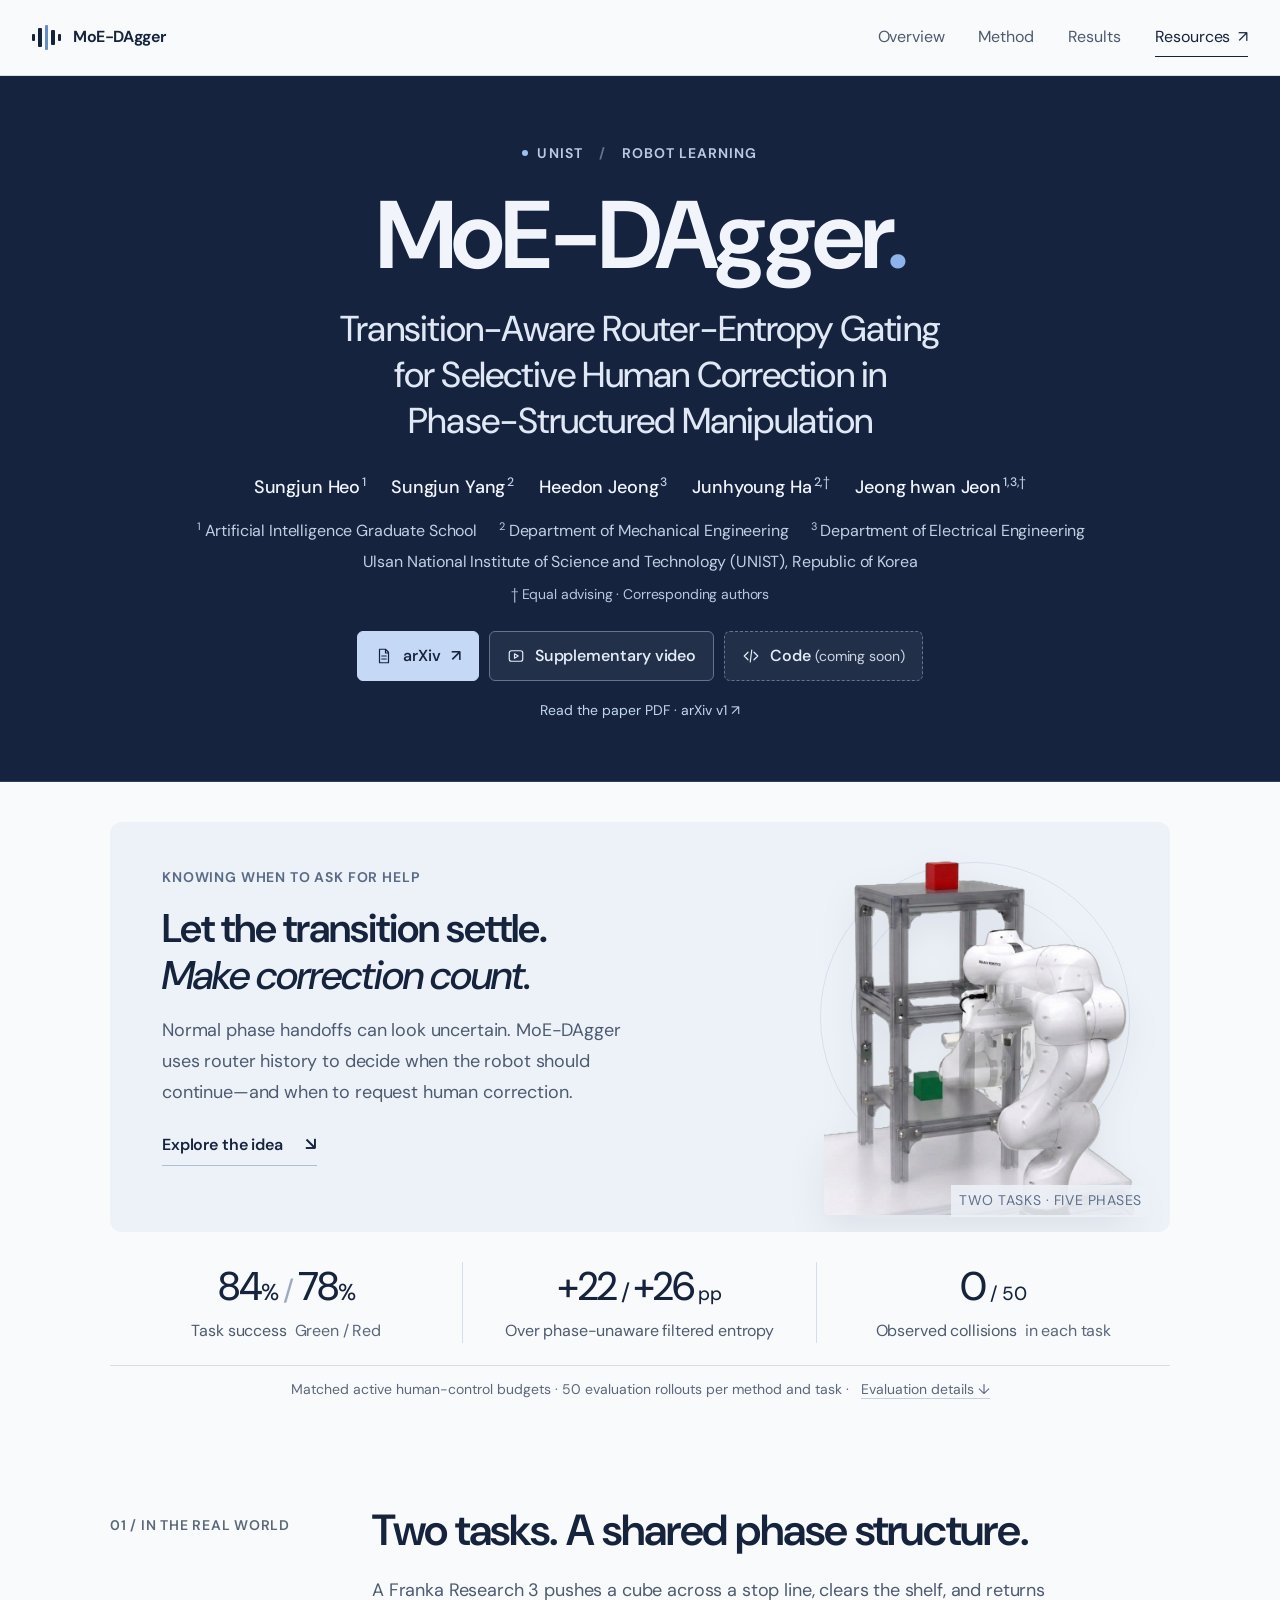
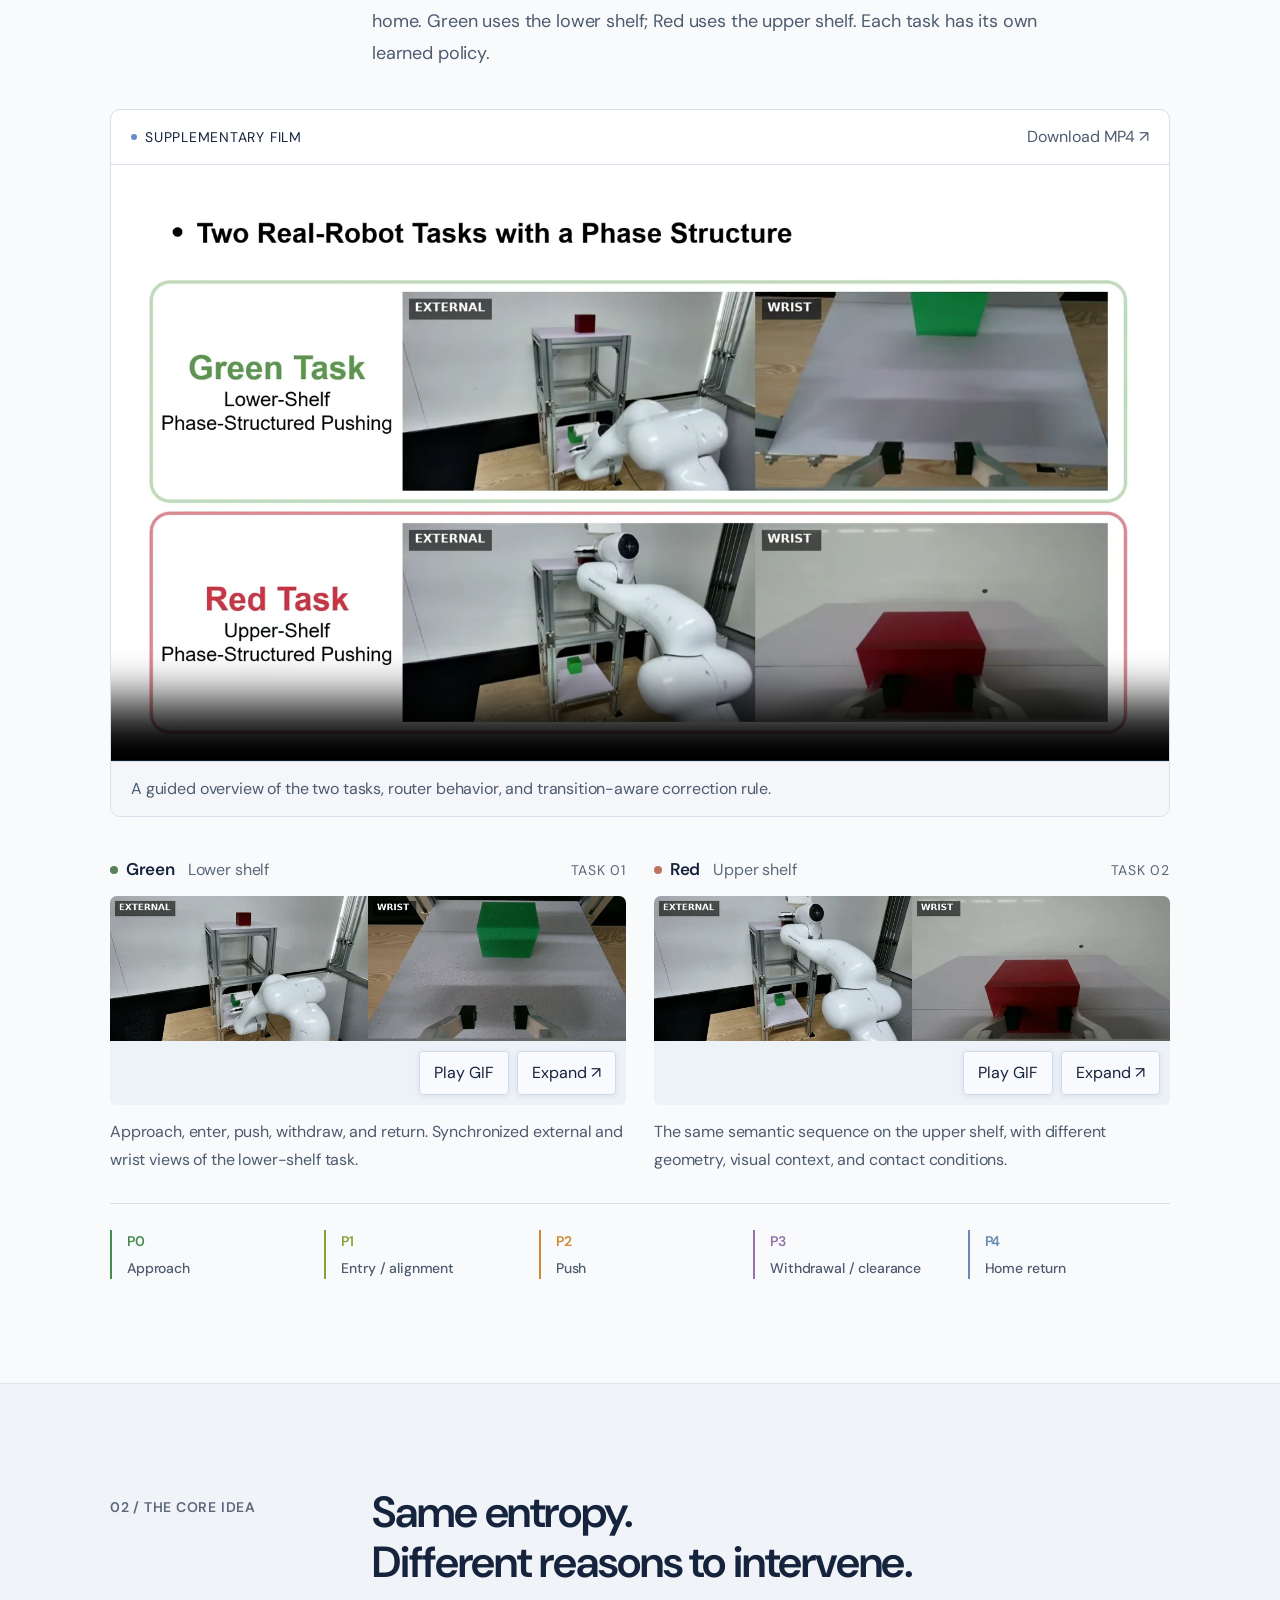
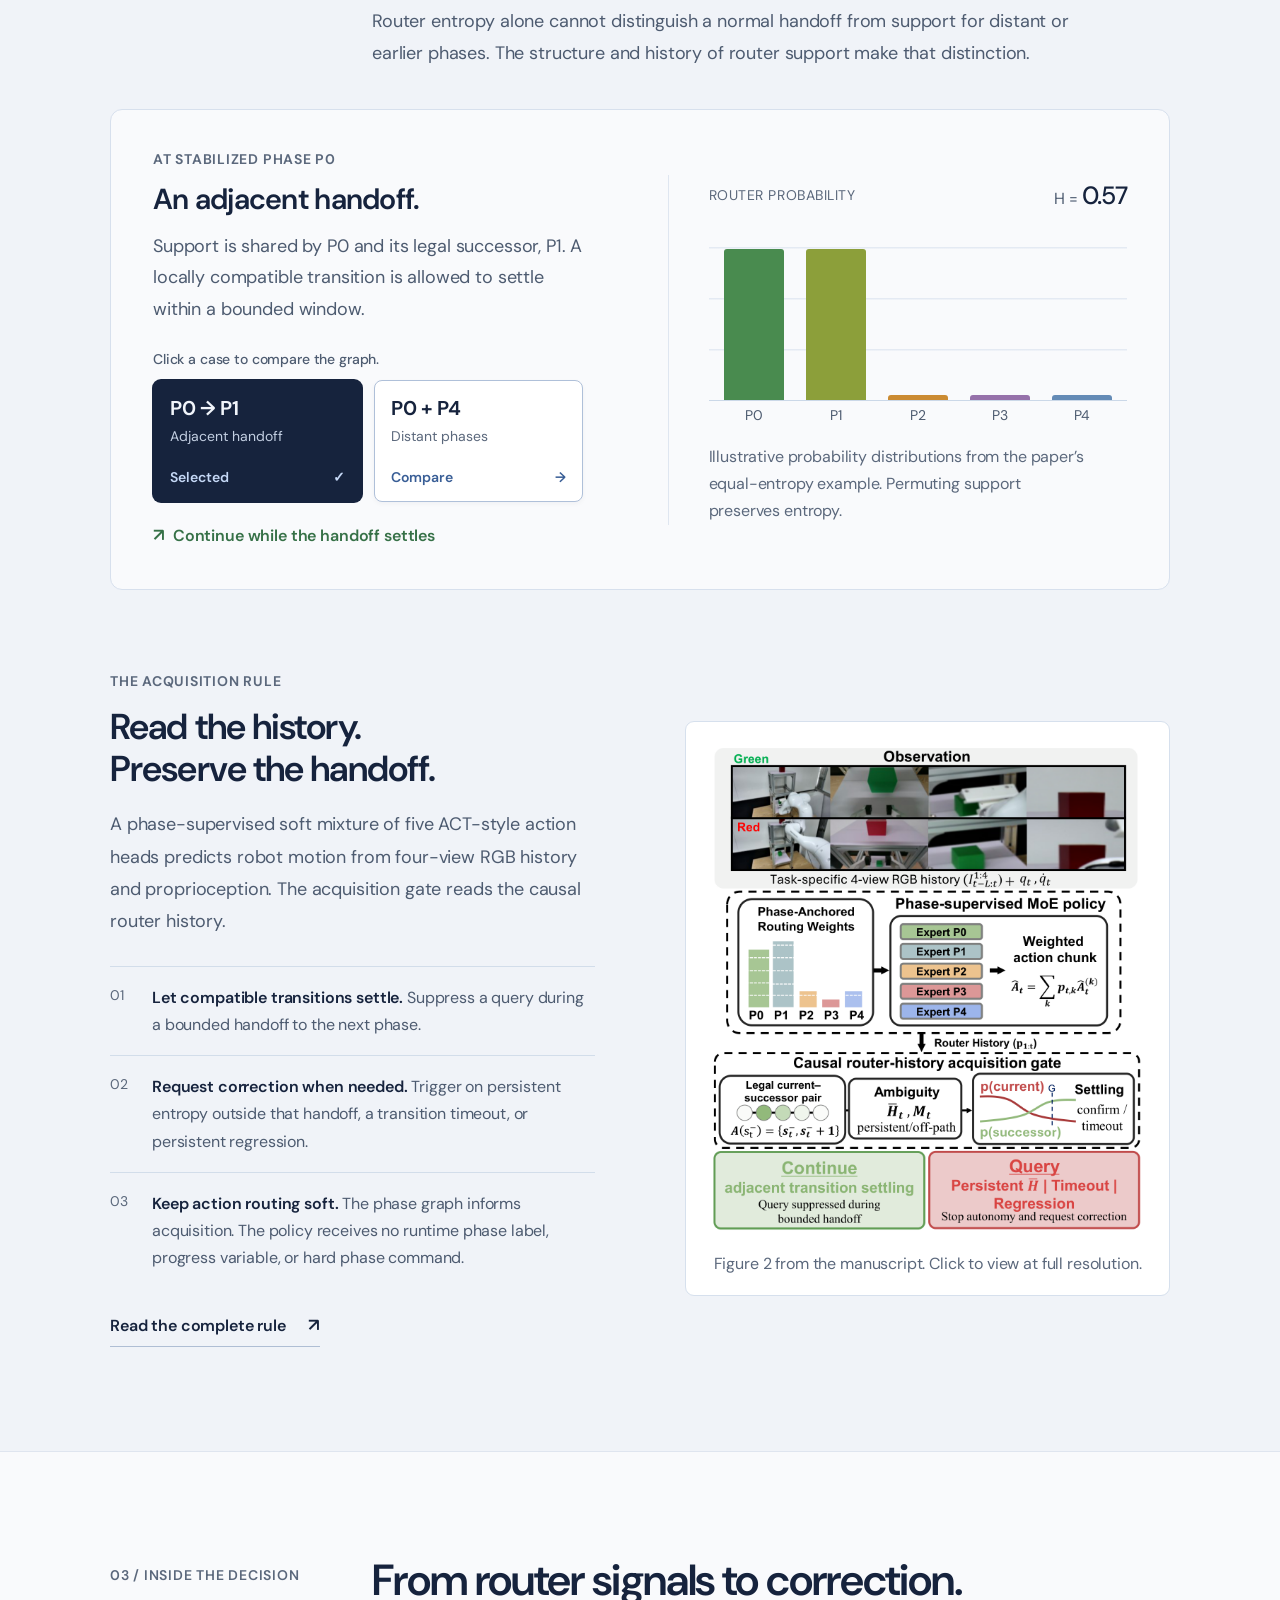
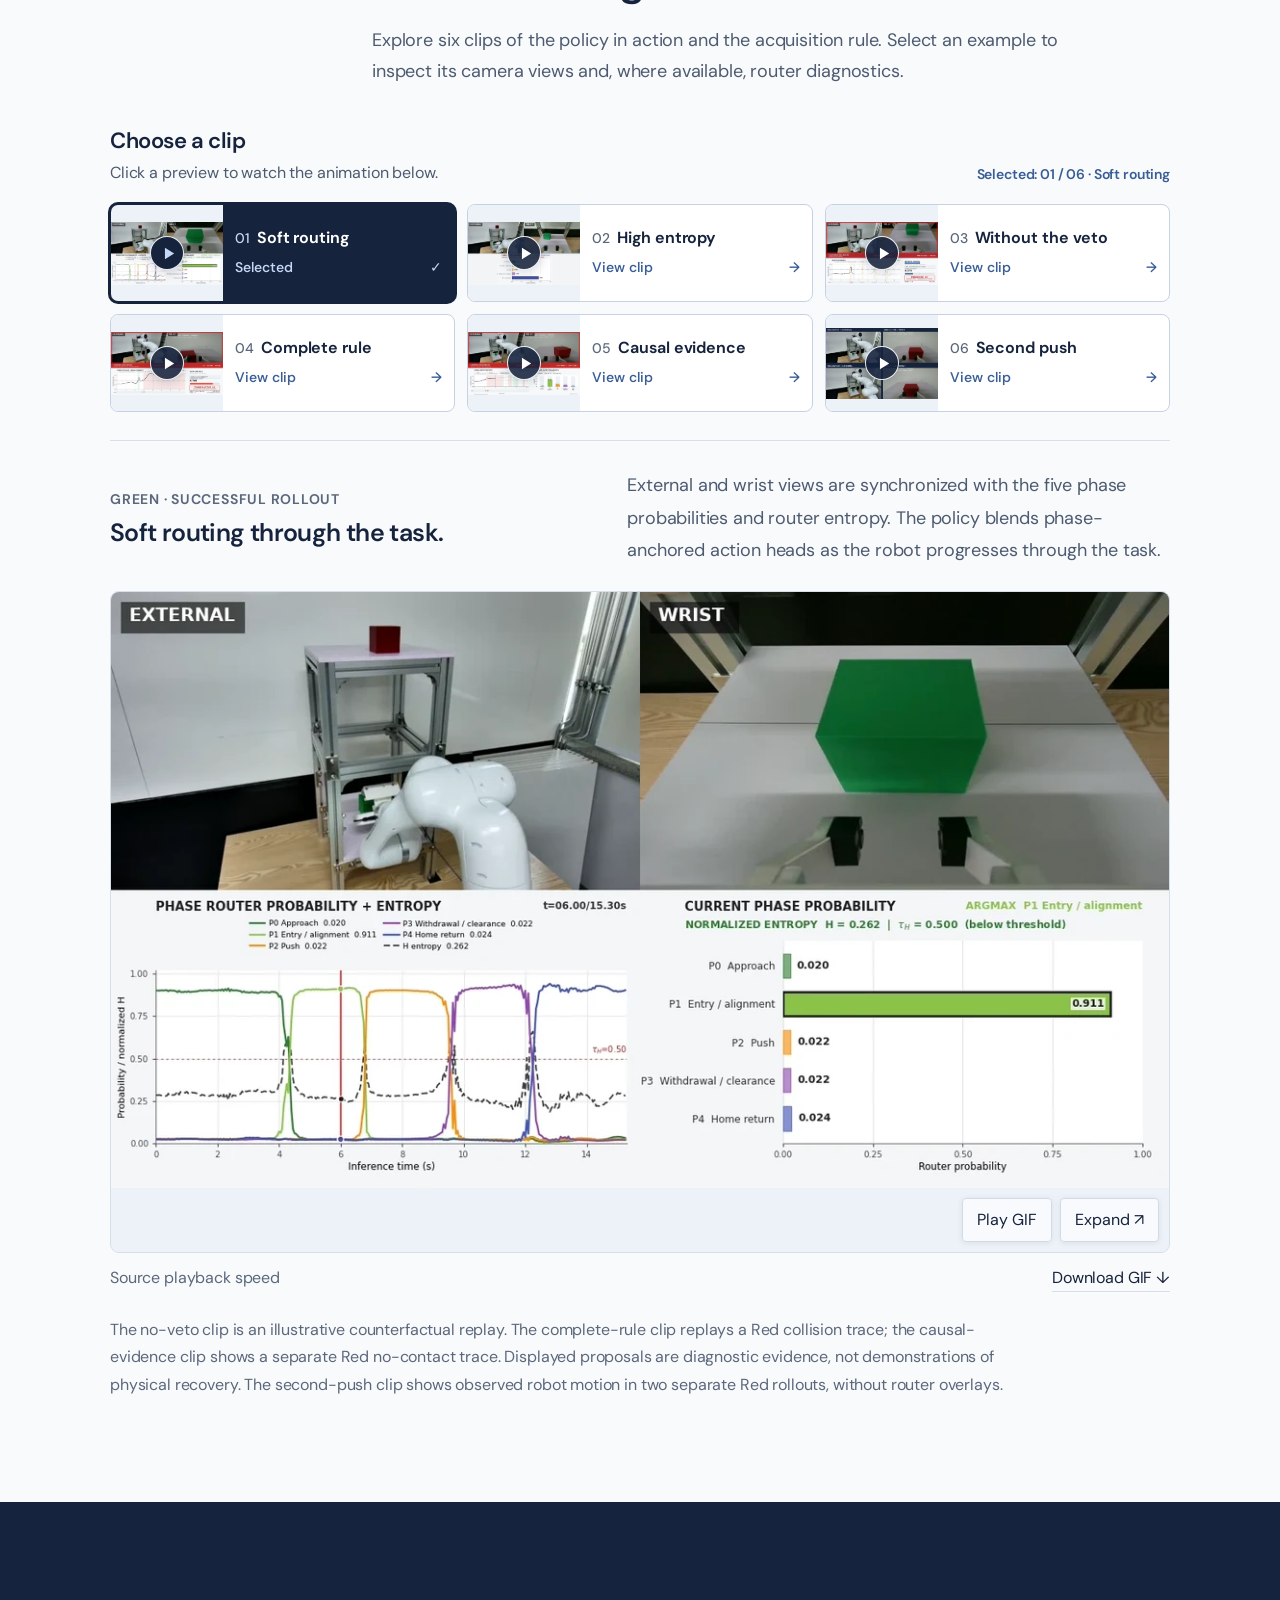
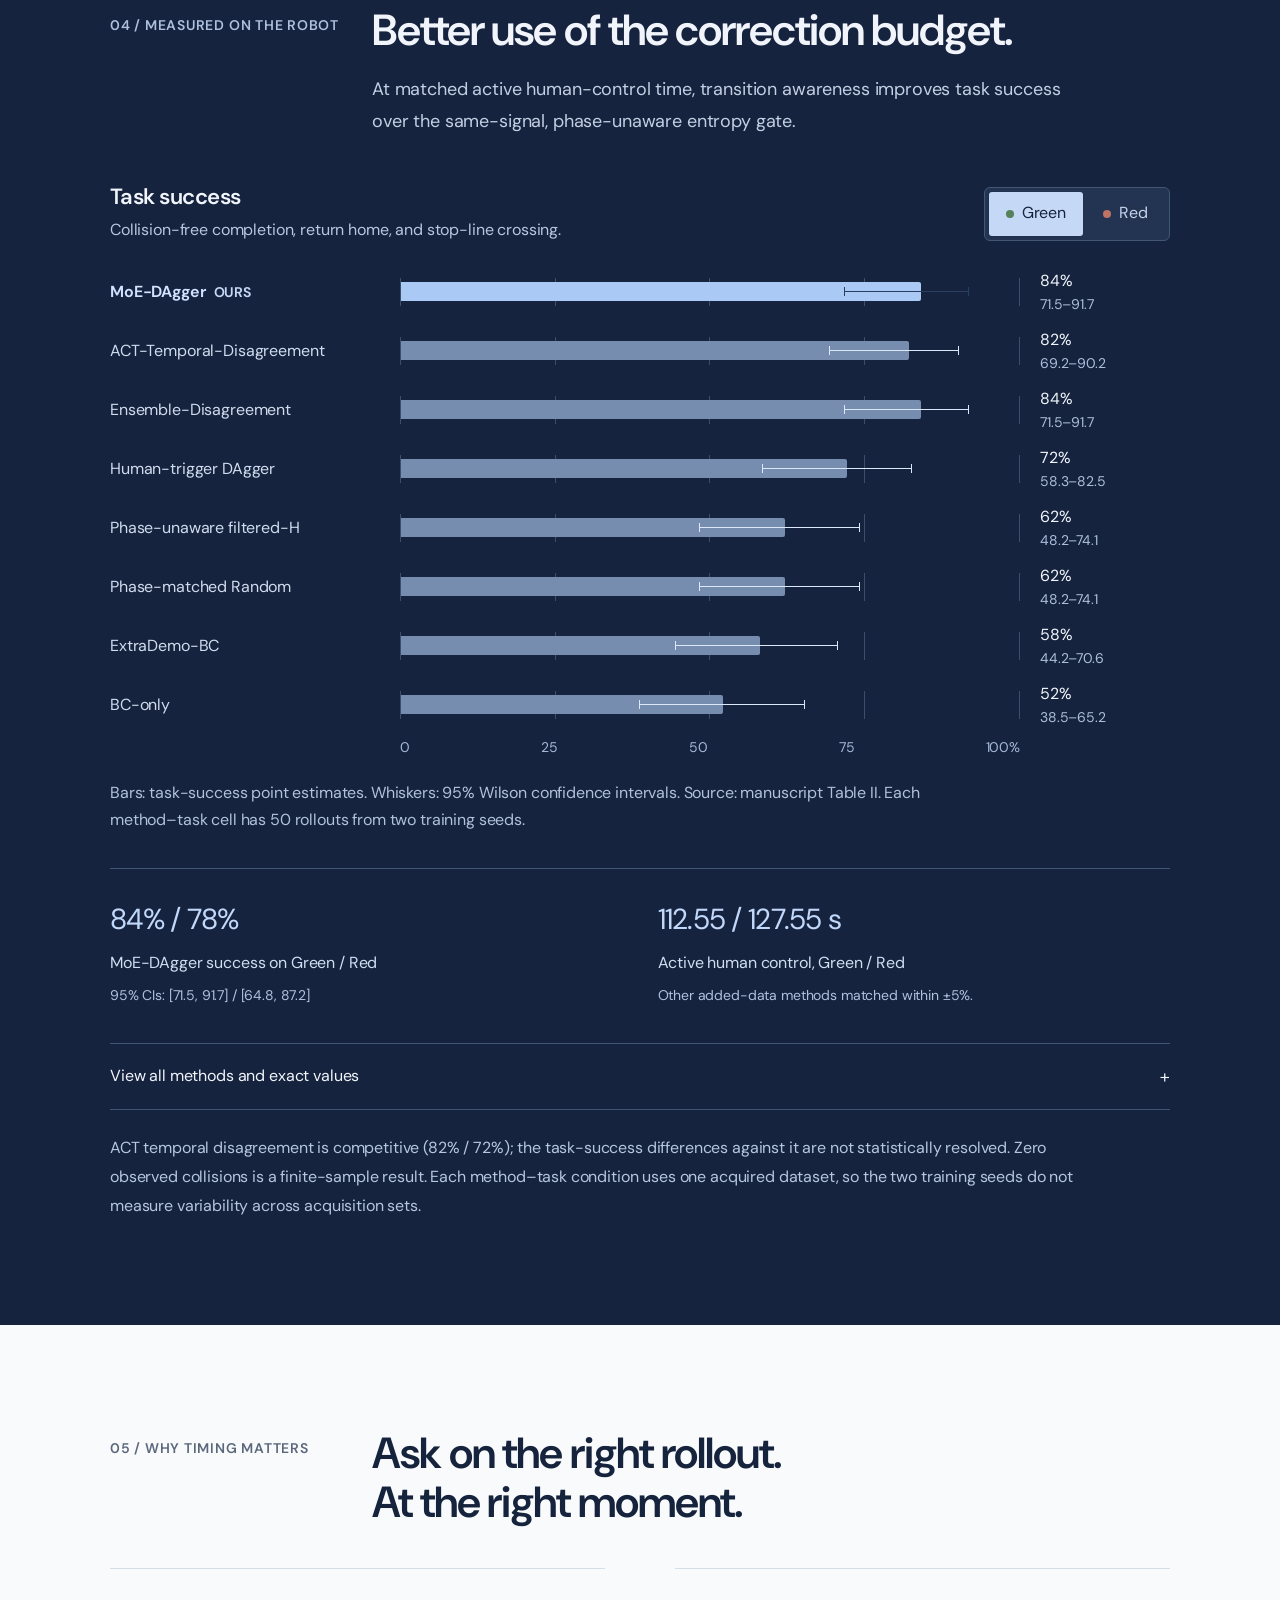
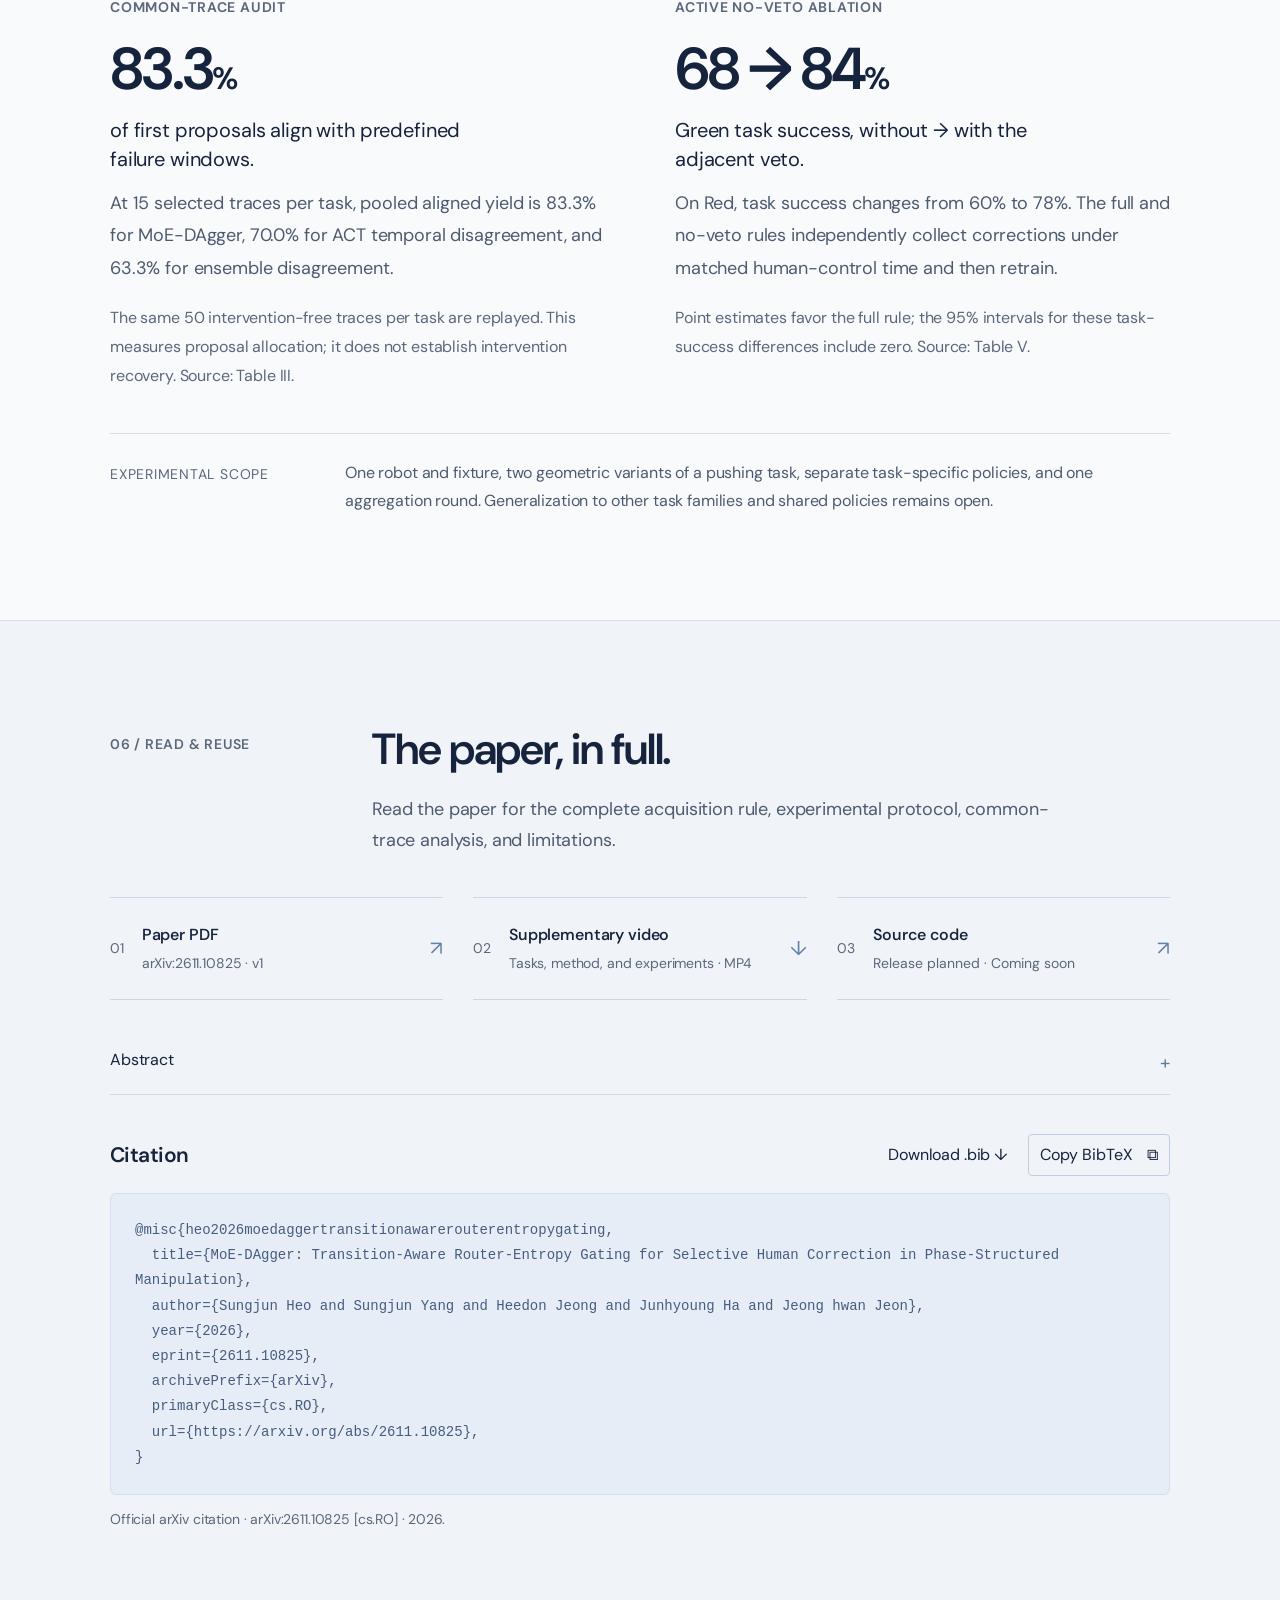
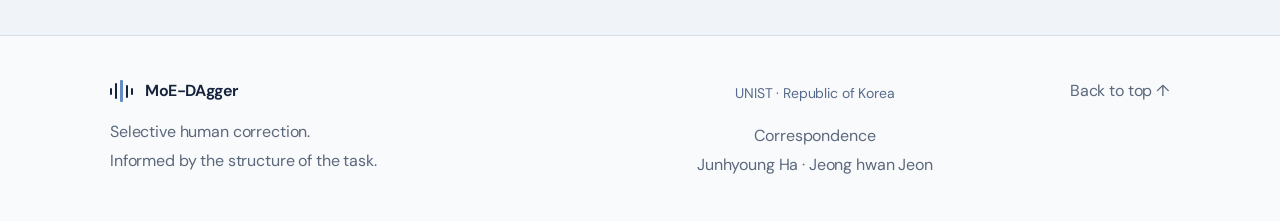
==== index.html @ 4072be26 "Publish MoE-DAgger project page with arXiv paper" ====
<!doctype html>
<html lang="en">
<head>
  <meta charset="utf-8">
  <meta name="viewport" content="width=device-width, initial-scale=1">
  <meta name="theme-color" content="#15233e">
  <title>MoE-DAgger | Transition-Aware Human Correction</title>
  <meta name="description" content="MoE-DAgger uses causal router history to distinguish normal phase transitions from ambiguity that calls for human correction. A real-robot learning project from UNIST.">
  <meta property="og:type" content="website">
  <meta property="og:title" content="MoE-DAgger: Transition-Aware Router-Entropy Gating for Selective Human Correction in Phase-Structured Manipulation">
  <meta property="og:description" content="Transition-aware router-entropy gating for selective human correction in phase-structured manipulation.">
  <meta property="og:url" content="https://SJ824.github.io/MoE-DAgger/">
  <meta property="og:image" content="https://SJ824.github.io/MoE-DAgger/assets/images/social-preview.jpg">
  <meta property="og:image:width" content="1200">
  <meta property="og:image:height" content="630">
  <meta name="twitter:card" content="summary_large_image">
  <meta name="citation_title" content="MoE-DAgger: Transition-Aware Router-Entropy Gating for Selective Human Correction in Phase-Structured Manipulation">
  <meta name="citation_author" content="Heo, Sungjun">
  <meta name="citation_author" content="Yang, Sungjun">
  <meta name="citation_author" content="Jeong, Heedon">
  <meta name="citation_author" content="Ha, Junhyoung">
  <meta name="citation_author" content="Jeon, Jeong hwan">
  <meta name="citation_date" content="2026/11/07">
  <meta name="citation_online_date" content="2026/11/07">
  <meta name="citation_arxiv_id" content="2611.10825">
  <meta name="citation_doi" content="10.48550/arXiv.2611.10825">
  <meta name="citation_pdf_url" content="https://arxiv.org/pdf/2611.10825">
  <link rel="canonical" href="https://SJ824.github.io/MoE-DAgger/">
  <link rel="icon" type="image/svg+xml" href="assets/images/favicon.svg">
  <link rel="preload" href="assets/fonts/dm-sans-variable.woff2" as="font" type="font/woff2" crossorigin>
  <link rel="stylesheet" href="assets/css/style.css?v=5d5b2a888dbd">
  <script src="site-config.js?v=38a0cc88d60a" defer></script>
  <script src="assets/js/data.js?v=8a750fe93153" defer></script>
  <script src="assets/js/main.js?v=d0c4af9fa498" defer></script>
</head>
<body>
  <a class="skip-link" href="#main">Skip to content</a>
  <header class="site-header">
    <div class="nav-shell">
      <a class="brand" href="#top" aria-label="MoE-DAgger home"><span class="brand-symbol" aria-hidden="true"><i></i><i></i><i></i><i></i><i></i></span><span>MoE-DAgger</span></a>
      <button class="menu-toggle" type="button" aria-controls="main-nav" aria-expanded="false">Menu <span aria-hidden="true">+</span></button>
      <nav id="main-nav" aria-label="Main navigation">
        <a href="#overview">Overview</a><a href="#method">Method</a><a href="#results">Results</a><a href="#resources">Resources <span aria-hidden="true">↗</span></a>
      </nav>
    </div>
  </header>
  <main id="main">
    <div class="hero-band">
    <section class="hero section-wrap" id="top" aria-labelledby="paper-title">
      <p class="eyebrow"><span class="live-dot" aria-hidden="true"></span> UNIST <span class="eyebrow-divider">/</span> ROBOT LEARNING</p>
      <h1 id="paper-title"><span class="project-name">MoE-DAgger<span class="title-period">.</span></span><span class="paper-subtitle">Transition-Aware Router-Entropy Gating<br class="desktop-break"> for Selective Human Correction in<br class="desktop-break"> Phase-Structured Manipulation</span></h1>
      <div class="authors" aria-label="Authors">
        <span>Sungjun Heo<sup>1</sup></span><span>Sungjun Yang<sup>2</sup></span><span>Heedon Jeong<sup>3</sup></span><span>Junhyoung Ha<sup>2,†</sup></span><span>Jeong hwan Jeon<sup>1,3,†</sup></span>
      </div>
      <div class="affiliations"><span><sup>1</sup> Artificial Intelligence Graduate School</span><span><sup>2</sup> Department of Mechanical Engineering</span><span><sup>3</sup> Department of Electrical Engineering</span></div>
      <p class="institution">Ulsan National Institute of Science and Technology (UNIST), Republic of Korea</p>
      <p class="advising">† Equal advising · Corresponding authors</p>
      <div class="resource-badges" aria-label="Project links">
        <a class="badge badge-primary" id="arxiv-resource" href="https://arxiv.org/abs/2611.10825" target="_blank" rel="noopener noreferrer"><svg viewBox="0 0 24 24" aria-hidden="true"><path d="M6 3h8l4 4v14H6zM14 3v5h4M9 12h6M9 16h6"/></svg><span>arXiv</span><span aria-hidden="true">↗</span></a>
        <a class="badge" href="#video"><svg viewBox="0 0 24 24" aria-hidden="true"><rect x="3" y="5" width="18" height="14" rx="3"/><path d="m10 9 5 3-5 3z"/></svg>Supplementary video</a>
        <button class="badge badge-muted" id="code-resource" type="button" aria-haspopup="dialog"><svg viewBox="0 0 24 24" aria-hidden="true"><path d="m8 7-5 5 5 5m8-10 5 5-5 5m-3-13-2 16"/></svg><span>Code <small id="code-status">(coming soon)</small></span></button>
      </div>
      <p class="preprint-link"><a href="assets/paper/moe-dagger.pdf?v=2611.10825v1" target="_blank" rel="noopener">Read the paper PDF · arXiv v1 <span aria-hidden="true">↗</span></a></p>
    </section>
    </div>

    <section class="feature-band section-wrap" aria-label="Research at a glance">
      <div class="feature-copy"><p class="eyebrow">KNOWING WHEN TO ASK FOR HELP</p><h2>Let the transition settle.<br><em>Make correction count.</em></h2><p>Normal phase handoffs can look uncertain. MoE-DAgger uses router history to decide when the robot should continue—and when to request human correction.</p><a class="text-link" href="#method">Explore the idea <span aria-hidden="true">↘</span></a></div>
      <div class="robot-scene"><div class="scene-orbit" aria-hidden="true"></div><img src="assets/images/robot-fixture.webp" alt="Franka Research 3 robot beside the two-level fixture, with a green cube on the lower shelf and a red cube on the upper shelf." width="739" height="900" fetchpriority="high"><span class="scene-note">TWO TASKS · FIVE PHASES</span></div>
    </section>
    <div class="metrics-strip section-wrap" aria-label="Main results">
      <div><span class="metric-number">84<span>%</span><span class="metric-separator"> / </span>78<span>%</span></span><p>Task success <span>Green / Red</span></p></div>
      <div><span class="metric-number">+22<span> / </span>+26<span class="metric-unit"> pp</span></span><p>Over phase-unaware filtered entropy</p></div>
      <div><span class="metric-number">0<span class="metric-unit"> / 50</span></span><p>Observed collisions <span>in each task</span></p></div>
    </div>
    <p class="metric-note section-wrap">Matched active human-control budgets · 50 evaluation rollouts per method and task · <a href="#results">Evaluation details ↓</a></p>

    <section id="overview" class="section-wrap content-section" aria-labelledby="overview-title">
      <div class="section-heading"><p class="section-index">01 / IN THE REAL WORLD</p><div><h2 id="overview-title">Two tasks. A shared phase structure.</h2><p>A Franka Research 3 pushes a cube across a stop line, clears the shelf, and returns home. Green uses the lower shelf; Red uses the upper shelf. Each task has its own learned policy.</p></div></div>
      <div class="film" id="video">
        <div class="media-topline"><span><span class="live-dot" aria-hidden="true"></span> SUPPLEMENTARY FILM</span><a href="assets/videos/supplementary.mp4" download="MoE-DAgger-supplementary.mp4">Download MP4 <span aria-hidden="true">↗</span></a></div>
        <div class="film-screen"><video id="supplementary-video" controls playsinline preload="none" poster="assets/images/supplementary-poster.webp" aria-label="MoE-DAgger supplementary video: tasks, method, and robot experiments"><source src="assets/videos/supplementary.mp4" type="video/mp4">Your browser does not support embedded video. <a href="assets/videos/supplementary.mp4">Download the video.</a></video></div>
        <p class="media-caption">A guided overview of the two tasks, router behavior, and transition-aware correction rule.</p>
      </div>
      <div class="task-grid">
        <figure class="task-panel">
          <div class="task-title"><div><span class="task-dot green" aria-hidden="true"></span><h3>Green</h3><span>Lower shelf</span></div><span class="task-number">TASK 01</span></div>
          <div class="gif-frame" data-animation><img src="assets/images/tasks-green.webp" data-gif="assets/gifs/tasks-green.gif" data-poster="assets/images/tasks-green.webp" alt="Green task demonstration, showing synchronized external and wrist camera views." width="960" height="270" loading="lazy"><div class="media-controls"><button type="button" data-toggle-animation aria-label="Play Green task animation">Play GIF</button><button type="button" data-expand data-title="Green · lower-shelf task" aria-label="Enlarge Green task animation">Expand ↗</button></div></div>
          <figcaption>Approach, enter, push, withdraw, and return. Synchronized external and wrist views of the lower-shelf task.</figcaption>
        </figure>
        <figure class="task-panel">
          <div class="task-title"><div><span class="task-dot red" aria-hidden="true"></span><h3>Red</h3><span>Upper shelf</span></div><span class="task-number">TASK 02</span></div>
          <div class="gif-frame" data-animation><img src="assets/images/tasks-red.webp" data-gif="assets/gifs/tasks-red.gif" data-poster="assets/images/tasks-red.webp" alt="Red task demonstration, showing synchronized external and wrist camera views." width="960" height="270" loading="lazy"><div class="media-controls"><button type="button" data-toggle-animation aria-label="Play Red task animation">Play GIF</button><button type="button" data-expand data-title="Red · upper-shelf task" aria-label="Enlarge Red task animation">Expand ↗</button></div></div>
          <figcaption>The same semantic sequence on the upper shelf, with different geometry, visual context, and contact conditions.</figcaption>
        </figure>
      </div>
      <ol class="phase-sequence" aria-label="Ordered task phases">
        <li style="--phase:#498b4f"><span>P0</span><strong>Approach</strong></li><li style="--phase:#8c9f3a"><span>P1</span><strong>Entry / alignment</strong></li><li style="--phase:#cb8b32"><span>P2</span><strong>Push</strong></li><li style="--phase:#9671aa"><span>P3</span><strong>Withdrawal / clearance</strong></li><li style="--phase:#648bb6"><span>P4</span><strong>Home return</strong></li>
      </ol>
    </section>

    <section id="method" class="method-section" aria-labelledby="method-title">
      <div class="section-wrap content-section">
        <div class="section-heading"><p class="section-index">02 / THE CORE IDEA</p><div><h2 id="method-title">Same entropy.<br>Different reasons to intervene.</h2><p>Router entropy alone cannot distinguish a normal handoff from support for distant or earlier phases. The structure and history of router support make that distinction.</p></div></div>
        <div class="entropy-demo">
          <div class="entropy-explanation"><p class="eyebrow">AT STABILIZED PHASE P0</p><h3 id="entropy-title">An adjacent handoff.</h3><p id="entropy-description">Support is shared by P0 and its legal successor, P1. A locally compatible transition is allowed to settle within a bounded window.</p><div class="entropy-picker">
              <p class="entropy-picker-hint" id="entropy-picker-hint">Click a case to compare the graph.</p>
              <div class="entropy-switch" role="group" aria-label="Compare equal-entropy distributions" aria-describedby="entropy-picker-hint">
                <button type="button" data-entropy="adjacent" aria-pressed="true" aria-label="P0 to P1: adjacent handoff" aria-controls="entropy-title entropy-description entropy-decision probability-bars">
                  <strong>P0 → P1</strong><span class="entropy-choice-label">Adjacent handoff</span>
                  <span class="entropy-choice-action"><span data-entropy-action>Selected</span><span data-entropy-indicator aria-hidden="true">✓</span></span>
                </button>
                <button type="button" data-entropy="nonlocal" aria-pressed="false" aria-label="P0 plus P4: distant phases" aria-controls="entropy-title entropy-description entropy-decision probability-bars">
                  <strong>P0 + P4</strong><span class="entropy-choice-label">Distant phases</span>
                  <span class="entropy-choice-action"><span data-entropy-action>Compare</span><span data-entropy-indicator aria-hidden="true">→</span></span>
                </button>
              </div>
            </div><p class="decision" id="entropy-decision" role="status" aria-live="polite" aria-atomic="true"><span aria-hidden="true">↗</span> Continue while the handoff settles</p></div>
          <div class="entropy-plot" role="img" aria-label="Illustrative adjacent phase distribution with normalized entropy 0.57"><div class="plot-topline"><span>ROUTER PROBABILITY</span><span class="entropy-value">H = <strong>0.57</strong></span></div><div class="probability-bars" id="probability-bars"><div><i style="--bar-height:95%;--bar-color:#498b4f"></i><span>P0</span></div><div><i style="--bar-height:95%;--bar-color:#8c9f3a"></i><span>P1</span></div><div><i style="--bar-height:3.333%;--bar-color:#cb8b32"></i><span>P2</span></div><div><i style="--bar-height:3.333%;--bar-color:#9671aa"></i><span>P3</span></div><div><i style="--bar-height:3.333%;--bar-color:#648bb6"></i><span>P4</span></div></div><p class="plot-note">Illustrative probability distributions from the paper’s equal-entropy example. Permuting support preserves entropy.</p></div>
        </div>
        <div class="architecture">
          <div class="architecture-copy"><p class="eyebrow">THE ACQUISITION RULE</p><h3>Read the history.<br>Preserve the handoff.</h3><p>A phase-supervised soft mixture of five ACT-style action heads predicts robot motion from four-view RGB history and proprioception. The acquisition gate reads the causal router history.</p><div class="rule-list"><div><span>01</span><p><strong>Let compatible transitions settle.</strong> Suppress a query during a bounded handoff to the next phase.</p></div><div><span>02</span><p><strong>Request correction when needed.</strong> Trigger on persistent entropy outside that handoff, a transition timeout, or persistent regression.</p></div><div><span>03</span><p><strong>Keep action routing soft.</strong> The phase graph informs acquisition. The policy receives no runtime phase label, progress variable, or hard phase command.</p></div></div><a class="text-link" href="assets/paper/moe-dagger.pdf?v=2611.10825v1#page=3" target="_blank" rel="noopener">Read the complete rule <span aria-hidden="true">↗</span></a></div>
          <figure class="architecture-figure"><a href="assets/images/architecture.png" target="_blank" rel="noopener" aria-label="Open the full-resolution architecture figure"><img src="assets/images/architecture.png" alt="MoE-DAgger architecture: four-view observations and proprioception feed a soft mixture of phase-anchored experts, while a separate causal router-history gate chooses whether to continue or query." width="1030" height="1150" loading="lazy"></a><figcaption>Figure 2 from the manuscript. Click to view at full resolution.</figcaption></figure>
        </div>
      </div>
    </section>

    <section class="section-wrap content-section" id="examples" aria-labelledby="examples-title">
      <div class="section-heading"><p class="section-index">03 / INSIDE THE DECISION</p><div><h2 id="examples-title">From router signals to correction.</h2><p>Explore six clips of the policy in action and the acquisition rule. Select an example to inspect its camera views and, where available, router diagnostics.</p></div></div>
      <div class="demo-picker-heading">
        <div><h3>Choose a clip</h3><p id="demo-picker-hint">Click a preview to watch the animation below.</p></div>
        <p class="demo-selection" id="demo-selection" role="status" aria-live="polite" aria-atomic="true">Selected: 01 / 06 · Soft routing</p>
      </div>
      <div class="demo-tabs" role="tablist" aria-label="Choose a robot clip" aria-describedby="demo-picker-hint">
        <button type="button" id="tab-routing" role="tab" aria-label="01 Soft routing" aria-selected="true" aria-controls="demo-panel" tabindex="0" data-demo="routing">
          <span class="demo-thumbnail" aria-hidden="true"><img src="assets/images/router-probabilities.webp" alt="" width="320" height="180" loading="lazy"><span class="demo-play"><svg viewBox="0 0 24 24"><path d="M7 4v16l13-8z"/></svg></span></span>
          <span class="demo-card-copy"><span class="demo-card-title"><span>01</span>Soft routing</span><span class="demo-card-action"><span data-demo-action>Selected</span><span data-demo-indicator aria-hidden="true">✓</span></span></span>
        </button>
        <button type="button" id="tab-entropy" role="tab" aria-label="02 High entropy" aria-selected="false" aria-controls="demo-panel" tabindex="-1" data-demo="entropy">
          <span class="demo-thumbnail" aria-hidden="true"><img src="assets/images/high-entropy.webp" alt="" width="320" height="180" loading="lazy"><span class="demo-play"><svg viewBox="0 0 24 24"><path d="M7 4v16l13-8z"/></svg></span></span>
          <span class="demo-card-copy"><span class="demo-card-title"><span>02</span>High entropy</span><span class="demo-card-action"><span data-demo-action>View clip</span><span data-demo-indicator aria-hidden="true">→</span></span></span>
        </button>
        <button type="button" id="tab-without" role="tab" aria-label="03 Without the veto" aria-selected="false" aria-controls="demo-panel" tabindex="-1" data-demo="without">
          <span class="demo-thumbnail" aria-hidden="true"><img src="assets/images/without-veto.webp" alt="" width="320" height="180" loading="lazy"><span class="demo-play"><svg viewBox="0 0 24 24"><path d="M7 4v16l13-8z"/></svg></span></span>
          <span class="demo-card-copy"><span class="demo-card-title"><span>03</span>Without the veto</span><span class="demo-card-action"><span data-demo-action>View clip</span><span data-demo-indicator aria-hidden="true">→</span></span></span>
        </button>
        <button type="button" id="tab-complete" role="tab" aria-label="04 Complete rule" aria-selected="false" aria-controls="demo-panel" tabindex="-1" data-demo="complete">
          <span class="demo-thumbnail" aria-hidden="true"><img src="assets/images/complete-rule.webp" alt="" width="320" height="180" loading="lazy"><span class="demo-play"><svg viewBox="0 0 24 24"><path d="M7 4v16l13-8z"/></svg></span></span>
          <span class="demo-card-copy"><span class="demo-card-title"><span>04</span>Complete rule</span><span class="demo-card-action"><span data-demo-action>View clip</span><span data-demo-indicator aria-hidden="true">→</span></span></span>
        </button>
        <button type="button" id="tab-causal" role="tab" aria-label="05 Causal evidence" aria-selected="false" aria-controls="demo-panel" tabindex="-1" data-demo="causal">
          <span class="demo-thumbnail" aria-hidden="true"><img src="assets/images/causal-entropy.webp" alt="" width="320" height="180" loading="lazy"><span class="demo-play"><svg viewBox="0 0 24 24"><path d="M7 4v16l13-8z"/></svg></span></span>
          <span class="demo-card-copy"><span class="demo-card-title"><span>05</span>Causal evidence</span><span class="demo-card-action"><span data-demo-action>View clip</span><span data-demo-indicator aria-hidden="true">→</span></span></span>
        </button>
        <button type="button" id="tab-retry" role="tab" aria-label="06 Second push" aria-selected="false" aria-controls="demo-panel" tabindex="-1" data-demo="retry">
          <span class="demo-thumbnail demo-thumbnail-comparison" aria-hidden="true"><img src="assets/images/red-second-push.webp" alt="" width="1100" height="700" loading="lazy"><span class="demo-play"><svg viewBox="0 0 24 24"><path d="M7 4v16l13-8z"/></svg></span></span>
          <span class="demo-card-copy"><span class="demo-card-title"><span>06</span>Second push</span><span class="demo-card-action"><span data-demo-action>View clip</span><span data-demo-indicator aria-hidden="true">→</span></span></span>
        </button>
      </div>
      <div class="demo-panel" id="demo-panel" role="tabpanel" aria-labelledby="tab-routing" tabindex="0">
        <div class="demo-text"><div><p class="eyebrow" id="demo-type">GREEN · SUCCESSFUL ROLLOUT</p><h3 id="demo-title">Soft routing through the task.</h3></div><p id="demo-description">External and wrist views are synchronized with the five phase probabilities and router entropy. The policy blends phase-anchored action heads as the robot progresses through the task.</p></div>
        <div class="gif-frame demo-animation" data-animation><img id="demo-image" src="assets/images/router-probabilities.webp" data-gif="assets/gifs/router-probabilities.gif" data-poster="assets/images/router-probabilities.webp" alt="Successful Green rollout with synchronized camera views, router probabilities, and entropy." width="1100" height="619" loading="lazy"><div class="media-controls"><button type="button" data-toggle-animation aria-label="Play robot example">Play GIF</button><button type="button" data-expand data-title="Soft routing through the task" aria-label="Enlarge robot example">Expand ↗</button></div></div>
        <div class="demo-bottom"><span id="demo-speed">Source playback speed</span><a id="demo-download" href="assets/gifs/router-probabilities.gif" download>Download GIF <span aria-hidden="true">↓</span></a></div>
      </div>
      <p class="section-footnote">The no-veto clip is an illustrative counterfactual replay. The complete-rule clip replays a Red collision trace; the causal-evidence clip shows a separate Red no-contact trace. Displayed proposals are diagnostic evidence, not demonstrations of physical recovery. The second-push clip shows observed robot motion in two separate Red rollouts, without router overlays.</p>
    </section>

    <section id="results" class="results-section" aria-labelledby="results-title">
      <div class="section-wrap content-section">
        <div class="section-heading"><p class="section-index">04 / MEASURED ON THE ROBOT</p><div><h2 id="results-title">Better use of the correction budget.</h2><p>At matched active human-control time, transition awareness improves task success over the same-signal, phase-unaware entropy gate.</p></div></div>
        <div class="result-heading"><div><h3>Task success</h3><p>Collision-free completion, return home, and stop-line crossing.</p></div><div class="segmented result-switch" role="group" aria-label="Result task"><button type="button" data-task="0" aria-pressed="true"><span class="task-dot green" aria-hidden="true"></span>Green</button><button type="button" data-task="1" aria-pressed="false"><span class="task-dot red" aria-hidden="true"></span>Red</button></div></div>
        <div class="results-chart" id="results-chart" aria-label="Task success by method, Green task"></div>
        <p class="chart-caption">Bars: task-success point estimates. Whiskers: 95% Wilson confidence intervals. Source: manuscript Table II. Each method–task cell has 50 rollouts from two training seeds.</p>
        <div class="results-insights"><div><span>84% / 78%</span><p>MoE-DAgger success on Green / Red<br><small>95% CIs: [71.5, 91.7] / [64.8, 87.2]</small></p></div><div><span>112.55 / 127.55 s</span><p>Active human control, Green / Red<br><small>Other added-data methods matched within ±5%.</small></p></div></div>
        <details class="results-details"><summary>View all methods and exact values <span aria-hidden="true">+</span></summary><div class="table-scroll" tabindex="0" role="region" aria-label="Full results table"><table id="results-table"><caption>Table II · Green / Red paired values</caption><thead><tr><th scope="col">Method</th><th scope="col">Task success (%)</th><th scope="col">Sequence execution (%)</th><th scope="col">Collision (%)</th><th scope="col">Human control (s)</th></tr></thead><tbody></tbody></table></div></details>
        <p class="results-caveat">ACT temporal disagreement is competitive (82% / 72%); the task-success differences against it are not statistically resolved. Zero observed collisions is a finite-sample result. Each method–task condition uses one acquired dataset, so the two training seeds do not measure variability across acquisition sets.</p>
      </div>
    </section>

    <section class="section-wrap content-section evidence-section" aria-labelledby="evidence-title">
      <div class="section-heading"><p class="section-index">05 / WHY TIMING MATTERS</p><div><h2 id="evidence-title">Ask on the right rollout.<br>At the right moment.</h2></div></div>
      <div class="evidence-grid"><article><p class="eyebrow">COMMON-TRACE AUDIT</p><h3>83.3<span>%</span></h3><p class="evidence-lead">of first proposals align with predefined failure windows.</p><p>At 15 selected traces per task, pooled aligned yield is 83.3% for MoE-DAgger, 70.0% for ACT temporal disagreement, and 63.3% for ensemble disagreement.</p><p class="evidence-note">The same 50 intervention-free traces per task are replayed. This measures proposal allocation; it does not establish intervention recovery. Source: Table III.</p></article><article><p class="eyebrow">ACTIVE NO-VETO ABLATION</p><h3>68 → 84<span>%</span></h3><p class="evidence-lead">Green task success, without → with the adjacent veto.</p><p>On Red, task success changes from 60% to 78%. The full and no-veto rules independently collect corrections under matched human-control time and then retrain.</p><p class="evidence-note">Point estimates favor the full rule; the 95% intervals for these task-success differences include zero. Source: Table V.</p></article></div>
      <div class="scope-note"><span>EXPERIMENTAL SCOPE</span><p>One robot and fixture, two geometric variants of a pushing task, separate task-specific policies, and one aggregation round. Generalization to other task families and shared policies remains open.</p></div>
    </section>

    <section id="resources" class="resources-section" aria-labelledby="resources-title"><div class="section-wrap content-section">
      <div class="section-heading"><p class="section-index">06 / READ & REUSE</p><div><h2 id="resources-title">The paper, in full.</h2><p>Read the paper for the complete acquisition rule, experimental protocol, common-trace analysis, and limitations.</p></div></div>
      <div class="resource-links"><a href="assets/paper/moe-dagger.pdf?v=2611.10825v1" target="_blank" rel="noopener"><span>01</span><div><strong>Paper PDF</strong><small>arXiv:2611.10825 · v1</small></div><span aria-hidden="true">↗</span></a><a href="assets/videos/supplementary.mp4" download="MoE-DAgger-supplementary.mp4"><span>02</span><div><strong>Supplementary video</strong><small>Tasks, method, and experiments · MP4</small></div><span aria-hidden="true">↓</span></a><button type="button" id="code-footer"><span>03</span><div><strong>Source code</strong><small id="code-footer-status">Release planned · Coming soon</small></div><span aria-hidden="true">↗</span></button></div>
      <details class="abstract-details"><summary>Abstract <span aria-hidden="true">+</span></summary><p id="abstract-text"></p></details>
      <div class="citation-header"><h3>Citation</h3><div><a href="citation.bib?v=2611.10825v1" id="download-bib" download="moe-dagger.bib">Download .bib ↓</a><button type="button" id="copy-bib">Copy BibTeX <span aria-hidden="true">⧉</span></button></div></div><pre class="citation"><code id="bibtex">@misc{heo2026moedaggertransitionawarerouterentropygating,
  title={MoE-DAgger: Transition-Aware Router-Entropy Gating for Selective Human Correction in Phase-Structured Manipulation},
  author={Sungjun Heo and Sungjun Yang and Heedon Jeong and Junhyoung Ha and Jeong hwan Jeon},
  year={2026},
  eprint={2611.10825},
  archivePrefix={arXiv},
  primaryClass={cs.RO},
  url={https://arxiv.org/abs/2611.10825},
}</code></pre><p class="citation-note" id="citation-note">Official arXiv citation · arXiv:2611.10825 [cs.RO] · 2026.</p>
    </div></section>
  </main>
  <footer class="site-footer section-wrap"><div><a class="brand" href="#top"><span class="brand-symbol" aria-hidden="true"><i></i><i></i><i></i><i></i><i></i></span>MoE-DAgger</a><p>Selective human correction.<br>Informed by the structure of the task.</p></div><div><span>UNIST · Republic of Korea</span><p>Correspondence<br><a href="mailto:j.ha@unist.ac.kr">Junhyoung Ha</a> · <a href="mailto:jhjeon@unist.ac.kr">Jeong hwan Jeon</a></p></div><a class="back-top" href="#top">Back to top ↑</a></footer>

  <dialog id="resource-dialog" class="resource-dialog" aria-labelledby="resource-dialog-title"><button type="button" class="dialog-close" aria-label="Close dialog">×</button><p class="eyebrow">PROJECT RESOURCES</p><h2 id="resource-dialog-title">Code release coming soon.</h2><p id="resource-dialog-description">The source code is planned for a future release. The paper and supplementary video are available now.</p><a class="badge badge-primary" id="dialog-paper-link" href="assets/paper/moe-dagger.pdf?v=2611.10825v1" target="_blank" rel="noopener">Read the paper PDF · arXiv v1 ↗</a></dialog>
  <dialog id="media-dialog" class="media-dialog" aria-labelledby="media-dialog-title"><div class="media-dialog-header"><h2 id="media-dialog-title">Robot demonstration</h2><button type="button" class="dialog-close" aria-label="Close enlarged animation">Close ×</button></div><img id="media-dialog-image" alt=""><div class="media-dialog-footer"><button type="button" id="dialog-animation-toggle">Pause animation</button><a href="assets/gifs/router-probabilities.gif" id="dialog-gif-download" download>Download GIF ↓</a></div></dialog>
  <div class="toast" id="toast" role="status" aria-live="polite"></div>
  <noscript><div class="noscript-note">JavaScript is off. The paper and video are available above. View the animations directly: <a href="assets/gifs/tasks-green.gif">Green</a>, <a href="assets/gifs/tasks-red.gif">Red</a>, <a href="assets/gifs/router-probabilities.gif">soft routing</a>, <a href="assets/gifs/high-entropy.gif">high entropy</a>, <a href="assets/gifs/without-veto.gif">without veto</a>, <a href="assets/gifs/complete-rule.gif">complete rule</a>, <a href="assets/gifs/causal-entropy.gif">causal evidence</a>, <a href="assets/gifs/red-second-push.gif">second push</a>. Full numerical results are in the manuscript.</div></noscript>
</body>
</html>
---- assets/css/style.css ----
/* DM Sans, locally served. License: ../fonts/OFL-DM-Sans.txt.
   Source: https://github.com/google/fonts/tree/main/ofl/dmsans */
@font-face{font-family:'DM Sans';font-style:normal;font-weight:100 1000;font-display:swap;src:url('../fonts/dm-sans-variable.woff2') format('woff2')}
@font-face{font-family:'DM Sans';font-style:italic;font-weight:100 1000;font-display:swap;src:url('../fonts/dm-sans-italic-variable.woff2') format('woff2')}
/* MoE-DAgger — a self-contained, buildless research project page. */
:root{--paper:#f9fafc;--ink:#16233d;--body:#4d5b70;--muted:#5b687c;--line:#d6deea;--pale:#edf2f8;--accent:#395e96;--accent-soft:#c5d8f6;--red:#bd6559;--navy:#15233e;--on-dark:#f1f5fb;--on-dark-muted:#c3cfe2;--sans:'DM Sans',Arial,Helvetica,sans-serif;--text-label:.875rem;--text-small:1rem;--text-body:1.125rem}
*{box-sizing:border-box}html{scroll-behavior:smooth;scroll-padding-top:95px}body{margin:0;background:var(--paper);color:var(--ink);font-family:var(--sans);font-optical-sizing:auto;font-kerning:normal;letter-spacing:-.008em;font-size:var(--text-body);line-height:1.65;-webkit-font-smoothing:antialiased}button,input{font:inherit}button,a{-webkit-tap-highlight-color:transparent}button{cursor:pointer}a{color:inherit;text-decoration:none}a,button{touch-action:manipulation}img,video{max-width:100%;display:block}h1,h2,h3,p,figure{margin:0}h1,h2,h3{font-weight:600;line-height:1.15;letter-spacing:-.025em}sup{font-size:.68em;line-height:0;margin-left:2px}button{color:inherit}::selection{background:var(--accent-soft);color:var(--ink)}:focus-visible{outline:3px solid #527fbe;outline-offset:5px}button:disabled{cursor:default}[hidden]{display:none!important}.section-wrap{width:min(1060px,calc(100% - 96px));margin-inline:auto}.content-section{padding-block:104px}.skip-link{position:fixed;top:-60px;left:15px;background:var(--ink);color:white;padding:10px 20px;z-index:100}.skip-link:focus{top:10px}
.site-header{height:76px;border-bottom:1px solid var(--line);position:sticky;top:0;z-index:30;background:rgba(249,250,252,.96);backdrop-filter:blur(14px)}.nav-shell{height:100%;width:min(1320px,calc(100% - 64px));margin:auto;display:flex;align-items:center;justify-content:space-between}.brand{display:flex;gap:12px;align-items:center;font-size:var(--text-small);font-weight:650;letter-spacing:-.025em;white-space:nowrap}.brand-symbol{width:29px;height:25px;display:flex;gap:3px;align-items:center}.brand-symbol i{display:block;flex:1;background:var(--ink);height:50%;border-radius:1px}.brand-symbol i:nth-child(1){height:30%}.brand-symbol i:nth-child(2){height:75%}.brand-symbol i:nth-child(3){height:100%;background:#658dc5}.brand-symbol i:nth-child(4){height:60%}.brand-symbol i:nth-child(5){height:30%}nav{display:flex;align-items:center;gap:34px}nav a{font-size:var(--text-small);color:var(--body);position:relative}nav a:hover,nav a[aria-current]{color:var(--ink)}nav a:after{content:'';height:1px;position:absolute;left:0;bottom:-6px;background:var(--ink);width:0;transition:width .2s}nav a:hover:after,nav a[aria-current]:after{width:100%}nav a span{margin-left:4px}.menu-toggle{display:none}
/* An ink-navy cover groups the title, authors, and paper links. */
.hero-band{background:var(--navy);border-bottom:1px solid #2e405e;margin-bottom:40px}
.hero{text-align:center;padding-top:66px;padding-bottom:58px}



.eyebrow{font-size:var(--text-label);font-weight:650;letter-spacing:.055em;text-transform:uppercase;line-height:1.6}.hero>.eyebrow{display:flex;align-items:center;justify-content:center;gap:9px;color:#607089;font-size:var(--text-label);letter-spacing:.075em}.live-dot{display:inline-block;width:6px;height:6px;background:#658dc5;border-radius:100%;vertical-align:middle}.eyebrow-divider{opacity:.5;margin:0 7px}.project-name{display:block;font-size:clamp(60px,7.5vw,100px);font-weight:650;letter-spacing:-.045em;line-height:1.1;margin:19px 0 17px}.title-period{color:#7f9fcc}.paper-subtitle{display:block;font-size:clamp(24px,3vw,36px);font-weight:450;letter-spacing:-.022em;line-height:1.28}.authors{display:flex;align-items:center;justify-content:center;gap:23px;flex-wrap:wrap;margin-top:30px;font-size:var(--text-body);line-height:1.5;font-weight:500}.authors sup{color:var(--muted)}.affiliations{display:flex;flex-wrap:wrap;justify-content:center;gap:6px 18px;margin-top:17px;font-size:var(--text-small);color:var(--body);line-height:1.65}.institution{font-size:var(--text-small);color:var(--body);margin-top:4px}.advising{font-size:var(--text-label);color:var(--muted);margin-top:5px}.resource-badges{display:flex;gap:10px;flex-wrap:wrap;justify-content:center;margin-top:25px}.badge{display:inline-flex;gap:10px;align-items:center;justify-content:center;border:1px solid #cbd5e3;background:transparent;border-radius:6px;padding:11px 17px;font-size:var(--text-small);font-weight:550;min-height:45px;transition:background .2s,border-color .2s,transform .2s}.badge:hover{background:var(--pale);border-color:#91a6c2;transform:translateY(-2px)}.badge,.segmented button,.demo-card-title{letter-spacing:-.005em}
.badge svg{width:17px;height:17px;fill:none;stroke:currentColor;stroke-width:1.6;stroke-linecap:round;stroke-linejoin:round}.badge-primary{background:var(--ink);border-color:var(--ink);color:#fff}.badge-primary:hover{background:#2b4164;border-color:#2b4164}.badge small{font-size:var(--text-label);font-weight:400;opacity:.88}.badge-muted{border-style:dashed;color:#66758c}.preprint-link{font-size:var(--text-label);letter-spacing:0;margin-top:14px;color:var(--muted)}.preprint-link a:hover{text-decoration:underline}
.feature-band{background:var(--pale);border-radius:12px;min-height:350px;display:grid;grid-template-columns:1.2fr 1fr;overflow:hidden;position:relative}.feature-copy{padding:44px 0 41px 52px;max-width:590px;z-index:2}.feature-copy .eyebrow{font-size:var(--text-label);color:#596b86;letter-spacing:.06em}.feature-copy h2{font-size:clamp(29px,3.2vw,40px);line-height:1.18;margin:17px 0 16px}.feature-copy h2 em{font-family:var(--sans);font-weight:500}.feature-copy>p:not(.eyebrow){font-size:var(--text-body);line-height:1.7;color:var(--body);max-width:420px}.text-link{display:inline-flex;align-items:center;gap:22px;font-size:var(--text-small);font-weight:600;border-bottom:1px solid #afbed4;padding-bottom:5px;margin-top:23px}.text-link span{font-size:18px}.text-link:hover{color:#345e99;border-color:#345e99}.robot-scene{position:relative;min-height:350px;overflow:hidden}.robot-scene img{position:absolute;right:36px;width:310px;height:auto;top:-3px;z-index:1;filter:drop-shadow(0 15px 18px rgba(22,35,61,.07))}.scene-orbit{width:310px;height:310px;border:1px solid #d6e0ee;border-radius:50%;position:absolute;top:40px;right:40px}.scene-orbit:before{content:'';position:absolute;inset:30px;border:1px solid #d6e0ee;border-radius:50%}.scene-note{position:absolute;right:20px;bottom:15px;z-index:3;font-size:var(--text-label);letter-spacing:.04em;color:#5e708b;background:rgba(237,242,248,.88);padding:4px 8px}.metrics-strip{display:grid;grid-template-columns:1fr 1fr 1fr;padding:30px 0 22px;border-bottom:1px solid var(--line)}.metrics-strip>div{text-align:center;border-right:1px solid var(--line)}.metrics-strip>div:last-child{border:0}.metric-number{display:block;font-size:40px;font-weight:450;letter-spacing:-.04em;line-height:1.2}.metric-number>span{font-size:23px}.metric-number .metric-separator{color:#9cabc0;font-size:28px}.metric-number .metric-unit{font-size:19px;letter-spacing:-.02em}.metrics-strip p{font-size:var(--text-small);margin-top:8px;color:var(--body);line-height:1.45}.metrics-strip p span{color:var(--muted);margin-left:4px}.metric-note{font-size:var(--text-label);letter-spacing:0;text-align:center;color:var(--muted);padding-top:12px}.metric-note a{border-bottom:1px solid #c5cfdf;margin-left:8px}
.section-heading{display:grid;grid-template-columns:230px 1fr;gap:32px;margin-bottom:40px}.section-index{font-size:var(--text-label);letter-spacing:.055em;font-weight:600;color:var(--muted);padding-top:8px}.section-heading h2{font-size:clamp(31px,3.4vw,44px);line-height:1.14}.section-heading>div>p{max-width:705px;font-size:var(--text-body);line-height:1.75;color:var(--body);margin-top:19px}.film{scroll-margin-top:94px;background:#fff;border:1px solid var(--line);border-radius:10px;overflow:hidden}.media-topline{display:flex;align-items:center;justify-content:space-between;font-size:var(--text-label);letter-spacing:.055em;padding:14px 20px;border-bottom:1px solid var(--line)}.media-topline>span{display:flex;align-items:center;gap:8px}.media-topline a{letter-spacing:0;text-transform:none;color:var(--body);font-size:var(--text-small)}.media-topline a:hover{text-decoration:underline}.film-screen{aspect-ratio:16/9;background:#101b2e}.film-screen video{width:100%;height:100%;object-fit:contain}.media-caption{font-size:var(--text-small);color:var(--body);padding:14px 20px;background:#f4f6fa;border-top:1px solid var(--line)}.task-grid{display:grid;grid-template-columns:1fr 1fr;gap:28px;margin-top:40px}.task-panel{min-width:0}.task-title{display:flex;align-items:center;justify-content:space-between;margin-bottom:13px}.task-title>div{display:flex;align-items:center;gap:8px}.task-title h3{font-size:17px;font-weight:600;letter-spacing:-.015em}.task-title>div>span:last-child{font-size:var(--text-small);color:var(--muted);margin-left:5px}.task-dot{display:inline-block;width:8px;height:8px;border-radius:50%;flex-shrink:0}.task-dot.green{background:#56815a}.task-dot.red{background:#bf7363}.task-number{font-size:var(--text-label);letter-spacing:.055em;color:#5b687c}.gif-frame{position:relative;overflow:hidden;border-radius:7px;background:#e9eef5}.gif-frame>img{width:100%;height:auto;display:block}.media-controls{position:absolute;right:10px;bottom:10px;display:flex;gap:8px;opacity:1;transition:opacity .2s}.gif-frame:hover .media-controls,.gif-frame:focus-within .media-controls,.gif-frame.is-paused .media-controls{opacity:1}.media-controls button{background:rgba(249,251,254,.94);border:1px solid #d1dbe8;padding:5px 9px;border-radius:4px;font-size:var(--text-small);line-height:1.4;box-shadow:0 1px 6px rgba(0,0,0,.08)}.media-controls button:hover{background:#fff}.task-panel figcaption{font-size:var(--text-small);line-height:1.7;color:var(--body);margin-top:13px}.phase-sequence{list-style:none;padding:26px 0 0;margin:30px 0 0;display:grid;grid-template-columns:repeat(5,1fr);gap:12px;border-top:1px solid var(--line)}.phase-sequence li{position:relative;padding-left:15px;display:flex;flex-direction:column;border-left:2px solid var(--phase)}.phase-sequence span{font-size:var(--text-label);font-weight:600;color:var(--phase);margin-bottom:5px}.phase-sequence strong{font-size:var(--text-label);font-weight:500;color:var(--body)}
.method-section{background:#f0f3f8;border-block:1px solid #dfe5ef}.entropy-demo{display:grid;grid-template-columns:1fr 1fr;background:var(--paper);border:1px solid #d7e0ed;border-radius:12px;padding:38px 42px;gap:55px}.entropy-explanation .eyebrow{color:var(--muted);font-size:var(--text-label)}.entropy-explanation h3{font-size:29px;margin:12px 0 15px}.entropy-explanation>p:not(.eyebrow):not(.decision){font-size:var(--text-body);line-height:1.75;color:var(--body);max-width:430px;min-height:69px}.segmented{display:inline-flex;gap:3px;background:#e7edf6;padding:4px;border:1px solid #d4deec;border-radius:6px}.segmented button{background:transparent;border:0;border-radius:3px;padding:8px 17px;font-size:var(--text-small);line-height:1.4;color:#586b89;min-height:35px;display:inline-flex;align-items:center;justify-content:center;gap:8px}.segmented button[aria-pressed=true]{background:#fff;color:var(--ink);box-shadow:0 1px 3px rgba(22,35,61,.07)}/* Clearly clickable comparison choices, scoped to the entropy example. */
.entropy-picker{margin-top:24px}
.entropy-picker-hint{font-size:var(--text-label);font-weight:500;line-height:1.5;color:var(--body);margin-bottom:10px}
.entropy-switch{display:grid;grid-template-columns:repeat(2,minmax(0,1fr));gap:12px;max-width:430px}
.entropy-switch button{display:flex;flex-direction:column;align-items:flex-start;min-width:0;min-height:122px;padding:14px 16px;border:1px solid #afc0d9;border-radius:8px;background:#fff;color:var(--ink);text-align:left;box-shadow:0 2px 5px rgba(22,35,61,.04);transition:background .18s,border-color .18s,box-shadow .18s,transform .18s}
.entropy-switch button strong{font-size:20px;font-weight:650;line-height:1.3;letter-spacing:-.02em;white-space:nowrap}
.entropy-choice-label{font-size:var(--text-label);line-height:1.45;color:var(--muted);margin-top:5px}
.entropy-choice-action{display:flex;align-items:center;justify-content:space-between;gap:8px;width:100%;padding-top:14px;margin-top:auto;color:var(--accent);font-size:var(--text-label);font-weight:600;line-height:1.4}
.entropy-switch button[aria-pressed=true]{background:var(--ink);border-color:var(--ink);color:var(--on-dark);box-shadow:0 0 0 1px var(--ink)}
.entropy-switch button[aria-pressed=true] .entropy-choice-label{color:var(--on-dark-muted)}
.entropy-switch button[aria-pressed=true] .entropy-choice-action{color:var(--accent-soft)}
.entropy-switch button:hover:not([aria-pressed=true]){background:var(--pale);border-color:var(--accent);box-shadow:0 4px 12px rgba(22,35,61,.10);transform:translateY(-2px)}
.entropy-switch button:active{transform:translateY(0)}
.entropy-switch button:focus-visible{outline:3px solid #527fbe;outline-offset:4px}
.entropy-plot{align-self:center;width:100%}
.decision{font-size:var(--text-small);color:#367147;font-weight:600;margin-top:19px;display:flex;align-items:center;gap:8px}.decision.nonlocal{color:#a4574a}.decision span{font-size:18px}.entropy-plot{border-left:1px solid #dfe6f0;padding-left:40px}.plot-topline{display:flex;justify-content:space-between;align-items:center;font-size:var(--text-label);letter-spacing:.04em;color:var(--muted)}.entropy-value{font-size:var(--text-small);letter-spacing:0;color:var(--body)}.entropy-value strong{font-size:25px;letter-spacing:-.035em;font-weight:500;color:var(--ink)}.probability-bars{display:flex;gap:22px;height:170px;margin-top:15px;border-bottom:1px solid #cbd8e8;background:repeating-linear-gradient(to top,transparent 0,transparent 49px,#e4eaf3 50px,#e4eaf3 51px);padding:10px 15px 0;position:relative}.probability-bars>div{flex:1;height:100%;display:flex;align-items:flex-end;position:relative}.probability-bars i{height:var(--bar-height);min-height:5px;background:var(--bar-color);width:100%;border-radius:3px 3px 0 0;transition:height .5s ease}.probability-bars span{font-size:var(--text-label);position:absolute;bottom:-27px;left:50%;transform:translateX(-50%);color:var(--body)}.plot-note{font-size:var(--text-small);line-height:1.6;color:var(--muted);margin-top:42px;max-width:380px}.architecture{display:grid;grid-template-columns:1fr 1fr;gap:90px;margin-top:80px;align-items:center}.architecture-copy h3{font-size:36px;margin-top:14px;margin-bottom:19px}.architecture-copy>.eyebrow{color:var(--muted)}.architecture-copy>p:not(.eyebrow){font-size:var(--text-body);line-height:1.8;color:var(--body)}.rule-list{margin-top:28px}.rule-list>div{display:grid;grid-template-columns:25px 1fr;gap:14px;border-top:1px solid #d2ddea;padding:17px 0}.rule-list>div>span{font-size:var(--text-label);color:var(--muted);padding-top:2px}.rule-list p{font-size:var(--text-small);line-height:1.7;color:var(--body)}.rule-list strong{font-weight:600;color:var(--ink)}.architecture-figure{padding:23px 23px 17px;background:#fff;border:1px solid #d6e0ed;border-radius:9px}.architecture-figure img{width:100%;height:auto}.architecture-figure figcaption{font-size:var(--text-small);color:var(--muted);text-align:center;margin-top:18px}
.demo-text{display:grid;grid-template-columns:1fr 1.15fr;gap:45px;align-items:center;margin-bottom:25px;min-height:90px}.demo-text .eyebrow{font-size:var(--text-label);color:var(--muted);margin-bottom:9px}.demo-text h3{font-size:25px}.demo-text>p{font-size:var(--text-body);color:var(--body);line-height:1.8}.demo-animation{border:1px solid var(--line);border-radius:9px;aspect-ratio:1100/619}.demo-animation>img{height:100%;object-fit:contain;background:#f4f6fa}.demo-animation .media-controls button{font-size:var(--text-small);padding:7px 12px}.demo-bottom{display:flex;justify-content:space-between;align-items:center;margin-top:12px;font-size:var(--text-small);color:var(--muted)}.demo-bottom a{color:var(--ink);border-bottom:1px solid var(--line)}.section-footnote{font-size:var(--text-small);line-height:1.7;color:var(--muted);max-width:900px;margin-top:24px}
.results-section{background:var(--navy);color:var(--on-dark)}.results-section .section-index{color:#adc0de}.results-section .section-heading>div>p{color:#c3cfe2}.results-section .section-heading h2{max-width:720px}.result-heading{display:flex;align-items:center;justify-content:space-between;gap:20px;margin-top:47px;margin-bottom:28px}.result-heading h3{font-size:22px}.result-heading p{font-size:var(--text-small);color:#b8c7de;margin-top:7px}.result-switch{background:#223452;border-color:#435775;flex-shrink:0}.result-switch button{color:#c6d3e8}.result-switch button[aria-pressed=true]{background:var(--accent-soft);color:#15233e}.results-chart{display:flex;flex-direction:column;gap:17px}.chart-row{display:grid;grid-template-columns:270px 1fr 130px;gap:20px;align-items:center;min-height:31px}.chart-label{overflow-wrap:anywhere;font-size:var(--text-small);color:#d0dcee;line-height:1.3}.chart-row.is-ours .chart-label{overflow-wrap:anywhere;color:#d2e2ff;font-weight:650}.chart-label small{font-size:var(--text-label);margin-left:5px;color:var(--accent-soft)}.chart-track{position:relative;height:28px;background:repeating-linear-gradient(to right,transparent 0,transparent calc(25% - 1px),#3b4e6b calc(25% - 1px),#3b4e6b 25%);border-left:1px solid #3b4e6b}.chart-bar{height:19px;position:absolute;top:4px;left:0;background:#778daf;border-radius:0 2px 2px 0;width:var(--value);transition:width .5s}.chart-row.is-ours .chart-bar{background:#abc9f5}.ci-line{position:absolute;top:13px;left:var(--ci-left);width:var(--ci-width);height:1px;background:#dce8fa;z-index:1}.ci-line:before,.ci-line:after{content:'';position:absolute;height:9px;width:1px;background:#dce8fa;top:-4px}.ci-line:before{left:0}.ci-line:after{right:0}.chart-row.is-ours .ci-line,.chart-row.is-ours .ci-line:before,.chart-row.is-ours .ci-line:after{background:#293f60}.chart-value{font-size:var(--text-small);font-variant-numeric:tabular-nums;white-space:nowrap;line-height:1.3}.chart-value small{display:block;font-size:var(--text-label);color:#aebfda;margin-left:7px}.chart-axis{display:grid;grid-template-columns:270px 1fr 130px;gap:20px;font-size:var(--text-label);color:#a5b8d6;margin-top:-7px}.chart-axis>div{display:flex;justify-content:space-between}.chart-caption{font-size:var(--text-small);color:#b1c1db;line-height:1.7;max-width:840px;margin-top:20px}.results-insights{display:grid;grid-template-columns:1fr 1fr;gap:35px;border-top:1px solid #405573;margin-top:34px;padding-top:27px}.results-insights>div>span{font-size:29px;letter-spacing:-.025em;color:#c2d8fa}.results-insights p{font-size:var(--text-small);color:#d1def0;line-height:1.8;margin-top:6px}.results-insights small{font-size:var(--text-label);color:#b0c1dd}.results-details{border-top:1px solid #405573;border-bottom:1px solid #405573;margin-top:33px}.results-details summary{padding:17px 0;font-size:var(--text-small);cursor:pointer;list-style:none;display:flex;justify-content:space-between;align-items:center}.results-details summary::-webkit-details-marker{display:none}.results-details summary>span{font-size:19px;font-weight:300}.results-details[open] summary>span{transform:rotate(45deg)}.table-scroll{overflow:auto;margin:0 0 22px}table{width:100%;border-collapse:collapse;font-size:var(--text-small);min-width:750px;text-align:left;font-variant-numeric:tabular-nums}caption{font-size:var(--text-label);text-align:left;color:#c2cfe3;padding-bottom:14px}th,td{padding:12px 14px;border-bottom:1px solid #3c5272;vertical-align:top}th{font-size:var(--text-small);font-weight:500;color:#c1d1e9}td:first-child,th:first-child{padding-left:0}td small{font-size:var(--text-label);display:block;color:#b3c5e1;margin-top:2px}tbody tr:last-child{background:#263b5d;color:#d5e6ff}.results-caveat{font-size:var(--text-small);color:#b6c6df;line-height:1.8;max-width:1000px;margin-top:24px}
.evidence-grid{display:grid;grid-template-columns:1fr 1fr;gap:70px}.evidence-grid article{border-top:1px solid var(--line);padding-top:27px}.evidence-grid .eyebrow{color:var(--muted);font-size:var(--text-label)}.evidence-grid h3{font-size:59px;letter-spacing:-.045em;margin-top:17px;margin-bottom:9px}.evidence-grid h3 span{font-size:31px}.evidence-grid p:not(.eyebrow){font-size:var(--text-body);line-height:1.8;color:var(--body);margin-top:13px}.evidence-grid .evidence-lead{font-size:1.25rem!important;color:var(--ink)!important;line-height:1.45!important;max-width:380px}.evidence-grid .evidence-note{font-size:var(--text-small)!important;color:var(--muted)!important;margin-top:20px!important}.scope-note{display:grid;grid-template-columns:205px 1fr;gap:30px;border-top:1px solid var(--line);padding-top:25px;margin-top:42px;align-items:start}.scope-note>span{font-size:var(--text-label);letter-spacing:.055em;color:var(--muted);padding-top:4px}.scope-note p{font-size:var(--text-small);color:var(--body);line-height:1.8}
.resources-section{background:#f0f3f8;border-block:1px solid var(--line)}.resource-links{display:grid;grid-template-columns:repeat(3,1fr);gap:30px}.resource-links>a,.resource-links>button{border:0;border-top:1px solid #cbd7e7;border-bottom:1px solid #cbd7e7;display:flex;align-items:center;gap:18px;padding:24px 0;background:transparent;text-align:left}.resource-links>a>span:first-child,.resource-links>button>span:first-child{font-size:var(--text-label);color:var(--muted)}.resource-links>a>span:last-child,.resource-links>button>span:last-child{margin-left:auto;font-size:20px;color:#6380aa}.resource-links strong{font-size:var(--text-small);font-weight:550;display:block}.resource-links small{font-size:var(--text-label);color:var(--muted);display:block;margin-top:4px}.resource-links a:hover strong,.resource-links button:hover strong{text-decoration:underline}.abstract-details{margin-top:32px;border-bottom:1px solid #cfdbea}.abstract-details summary{list-style:none;display:flex;justify-content:space-between;font-size:var(--text-small);padding:15px 0;cursor:pointer}.abstract-details summary::-webkit-details-marker{display:none}.abstract-details summary span{font-size:19px;color:#637b9e}.abstract-details[open] summary span{transform:rotate(45deg)}.abstract-details>p{font-size:var(--text-body);line-height:1.85;color:var(--body);padding:8px 0 26px;max-width:1030px}.citation-header{display:flex;justify-content:space-between;gap:20px;align-items:center;margin-top:39px;margin-bottom:17px}.citation-header h3{font-size:21px}.citation-header>div{display:flex;gap:22px;align-items:center;font-size:var(--text-small)}.citation-header button{border:1px solid #bfcee2;background:transparent;font-size:var(--text-small);padding:7px 11px;border-radius:4px;display:flex;align-items:center;gap:14px}.citation-header button:hover{background:#e0e8f4}.citation-header a:hover{text-decoration:underline}.citation{background:#e7edf6;padding:24px;border:1px solid #d5dfed;white-space:pre-wrap;word-break:break-word;line-height:1.8;overflow:auto;border-radius:6px;font-size:var(--text-label);color:#455d80;margin:0;font-family:'SFMono-Regular',Consolas,'Liberation Mono',monospace;letter-spacing:0}.citation-note{font-size:var(--text-label);color:var(--muted);margin-top:13px}.site-footer{padding-block:42px;display:grid;grid-template-columns:1fr 1fr auto;gap:30px;align-items:start}.site-footer .brand{font-size:var(--text-small)}.site-footer .brand-symbol{width:23px;height:22px}.site-footer p{font-size:var(--text-small);color:var(--muted);line-height:1.8;margin-top:14px}.site-footer>div:nth-child(2){text-align:center}.site-footer>div:nth-child(2)>span{font-size:var(--text-label);color:#566b89}.site-footer a:hover{text-decoration:underline}.back-top{font-size:var(--text-small);color:var(--muted)}
dialog{border:1px solid #cfdbea;border-radius:12px;box-shadow:0 20px 120px rgba(0,0,0,.2);background:var(--paper);color:var(--ink)}dialog::backdrop{background:rgba(12,21,38,.74);backdrop-filter:blur(4px)}.resource-dialog{width:min(470px,calc(100% - 32px));padding:42px}.dialog-close{background:transparent;border:0;line-height:1;padding:10px;font-size:24px}.resource-dialog>.dialog-close{position:absolute;right:12px;top:8px;color:var(--muted)}.resource-dialog h2{font-size:29px;margin-top:18px}.resource-dialog>p:not(.eyebrow){font-size:var(--text-small);color:var(--body);margin-top:18px;line-height:1.8}.resource-dialog .badge{margin-top:25px}.media-dialog{width:min(1440px,calc(100% - 40px));padding:18px;border-radius:8px;max-height:calc(100dvh - 40px);overflow:auto}.media-dialog-header{display:flex;align-items:center;justify-content:space-between;gap:20px;padding:0 0 13px}.media-dialog h2{font-size:17px}.media-dialog .dialog-close{font-size:var(--text-small);white-space:nowrap}.media-dialog>img{width:100%;max-height:calc(100dvh - 165px);object-fit:contain;background:#e9eef5}.media-dialog-footer{display:flex;justify-content:space-between;align-items:center;margin-top:12px;font-size:var(--text-small)}.media-dialog-footer button{background:transparent;border:1px solid #becde2;border-radius:4px;padding:6px 12px;font-size:var(--text-small)}.toast{position:fixed;bottom:25px;left:50%;transform:translate(-50%,20px);background:var(--ink);color:white;padding:11px 24px;border-radius:6px;z-index:100;font-size:var(--text-small);opacity:0;pointer-events:none;transition:opacity .2s,transform .2s;text-align:center}.toast.show{transform:translate(-50%,0);opacity:1}.noscript-note{padding:25px;background:#f4e9d4;font-size:var(--text-small);text-align:center}.noscript-note a{text-decoration:underline}

/* Shared type sizes stay readable at every viewport width. */
.section-heading>div,.demo-text>div,.feature-copy,.results-insights>div{min-width:0}
.affiliations{gap:6px 20px;max-width:980px;margin-inline:auto}
.authors{gap:12px 25px}
.advising{margin-top:8px}
.preprint-link{margin-top:18px}
.badge{min-height:48px}
.badge svg{width:18px;height:18px;flex-shrink:0}
.badge small{white-space:nowrap}
.eyebrow,.section-index{line-height:1.6}
.section-index{color:var(--muted)}
.feature-copy{padding-right:20px}
.feature-copy>p:not(.eyebrow){max-width:460px}
.feature-band{min-height:410px}
.robot-scene{min-height:410px}
.robot-scene img{top:16px}
.scene-note{letter-spacing:.04em}
.metrics-strip p{padding-inline:14px;line-height:1.6}
.metric-note{line-height:1.7;max-width:1000px}
.media-topline{flex-wrap:wrap;gap:10px;letter-spacing:.055em}
.task-title{flex-wrap:wrap;gap:8px}
.task-title>div{flex-wrap:wrap}
.phase-sequence strong{line-height:1.5}
.plot-topline{gap:16px;flex-wrap:wrap;letter-spacing:.04em}
.plot-note{line-height:1.7}
.rule-list>div{grid-template-columns:28px 1fr}
.rule-list>div>span{padding-top:0}
.segmented button{min-height:44px}
.chart-value small{margin-left:0;margin-top:3px}
.chart-label small{display:inline-block;margin-left:8px}
.chart-row{min-height:42px}
.results-insights small{display:inline-block;margin-top:6px;line-height:1.6}
.results-details summary{gap:20px;min-height:56px}
.citation code{font:inherit}
.citation-header>div,.demo-bottom,.media-dialog-footer{flex-wrap:wrap;gap:12px 20px}
.media-controls{position:static;justify-content:flex-end;padding:10px;background:var(--pale)}
.media-controls button,.demo-animation .media-controls button{font-size:var(--text-small);min-height:44px;padding:8px 14px;line-height:1.4}
.demo-animation{aspect-ratio:auto}
.demo-animation>img{height:auto;aspect-ratio:auto;object-fit:contain}
.demo-panel{scroll-margin-top:100px}
.demo-picker-heading{display:flex;justify-content:space-between;align-items:flex-end;gap:20px;margin-bottom:18px}
.demo-picker-heading h3{font-size:22px;letter-spacing:-.02em}
.demo-picker-heading p{font-size:var(--text-small);color:var(--body);margin-top:7px}
.demo-picker-heading .demo-selection{font-size:var(--text-label);color:var(--accent);font-weight:600;white-space:nowrap}
.demo-tabs{display:grid;grid-template-columns:repeat(3,minmax(0,1fr));gap:12px;padding:0 0 28px;margin-bottom:28px;border-bottom:1px solid var(--line)}
.demo-tabs button{display:grid;grid-template-columns:112px minmax(0,1fr);align-items:stretch;min-width:0;min-height:96px;padding:0;overflow:hidden;border:1px solid #c6d2e3;border-radius:8px;background:#fff;text-align:left;color:var(--ink);font-size:var(--text-small);transition:border-color .18s,box-shadow .18s,transform .18s}
.demo-thumbnail{display:block;position:relative;aspect-ratio:auto;width:100%;height:100%;min-height:96px;overflow:hidden;background:var(--pale)}
.demo-thumbnail img{width:100%;height:100%;object-fit:contain}
.demo-thumbnail-comparison img{object-fit:contain}
.demo-play{position:absolute;left:50%;top:50%;transform:translate(-50%,-50%);display:grid;place-items:center;width:34px;height:34px;border:1px solid rgba(255,255,255,.9);border-radius:50%;background:rgba(22,35,61,.88);color:#fff;box-shadow:0 2px 12px #16233d33}
.demo-play svg{width:17px;height:17px;fill:currentColor;margin-left:3px}
.demo-card-copy{display:flex;flex-direction:column;justify-content:center;gap:7px;min-width:0;width:100%;padding:12px}
.demo-card-title{font-size:var(--text-small);font-weight:650;line-height:1.4}
.demo-card-title>span{color:var(--muted);font-size:var(--text-label);font-weight:500;display:inline;margin-right:7px}
.demo-card-action{display:flex;justify-content:space-between;align-items:center;gap:8px;color:var(--accent);font-size:var(--text-label);font-weight:550}
.demo-tabs button[aria-selected=true]{background:var(--ink);border-color:var(--ink);box-shadow:0 0 0 2px var(--ink);color:white}
.demo-tabs button[aria-selected=true] .demo-card-title>span{color:#c6d7f0}
.demo-tabs button[aria-selected=true] .demo-card-action{color:var(--accent-soft)}
.demo-tabs button[aria-selected=true] .demo-play{background:var(--ink);color:var(--accent-soft)}
.demo-tabs button:hover:not([aria-selected=true]){border-color:var(--accent);box-shadow:0 5px 16px #16233d12;transform:translateY(-3px)}
.demo-tabs button:focus-visible{outline:3px solid #527fbe;outline-offset:5px}


/* Light typography and restrained blue accents on the navy cover. */
.hero{color:var(--on-dark)}
.hero>.eyebrow{color:#b7c9e5}
.hero .live-dot{background:#9dbff0}
.hero .title-period{color:#8eb3eb}
.hero .paper-subtitle{color:#e0e8f5}
.hero .authors{color:#f1f5fb}
.hero .authors sup,.hero .affiliations,.hero .institution{color:var(--on-dark-muted)}
.hero .advising{color:#b8c7df}
.hero .badge-primary{background:var(--accent-soft);border-color:var(--accent-soft);color:var(--ink)}
.hero .badge-primary:hover{background:#dce8fc;border-color:#dce8fc}
.hero .badge:not(.badge-primary){background:rgba(255,255,255,.06);border-color:#63748f;color:#e4ecf8}
.hero .badge:not(.badge-primary):hover{background:#2b3e5c;border-color:#8fa8ce}
.hero .badge-muted{color:#c4d1e5}
.hero .preprint-link{color:#c2d5f3}
.hero :focus-visible,.results-section :focus-visible{outline-color:#aacbff}

@media(min-width:1600px){.project-name{font-size:104px}.hero{padding-top:80px}}
@media(max-width:1050px){.section-wrap{width:calc(100% - 64px)}.section-heading{grid-template-columns:175px 1fr;gap:25px}.authors{gap:17px}.feature-copy{padding-left:34px}.feature-copy h2{font-size:34px}.robot-scene img{right:10px;width:295px}.scene-orbit{right:10px}.architecture{gap:45px}.entropy-demo{gap:30px;padding:32px}.entropy-plot{padding-left:25px}.chart-row,.chart-axis{grid-template-columns:240px 1fr 130px;gap:15px}.resource-links{gap:20px}.resource-links small{font-size:var(--text-label)}.evidence-grid{gap:45px}}
@media(max-width:760px){html{scroll-padding-top:82px}.section-wrap{width:calc(100% - 36px)}.content-section{padding-block:62px}.site-header{height:64px}.nav-shell{width:calc(100% - 36px)}.brand{font-size:var(--text-small)}.brand-symbol{width:25px;height:23px}.menu-toggle{display:inline-flex;align-items:center;gap:12px;font-size:var(--text-small);border:0;background:transparent;padding:9px 0 9px 12px}.menu-toggle span{font-size:20px;line-height:1}.menu-toggle[aria-expanded=true] span{transform:rotate(45deg)}nav{display:none;position:absolute;top:63px;left:0;width:100%;background:var(--paper);border-bottom:1px solid var(--line);padding:20px;justify-content:space-around;gap:12px}nav.is-open{display:flex}nav a{font-size:var(--text-small)}.hero-band{margin-bottom:28px}.hero{padding-top:42px;padding-bottom:42px}.hero>.eyebrow{font-size:var(--text-label);letter-spacing:.075em}.project-name{font-size:clamp(51px,11.5vw,82px);margin-top:20px;margin-bottom:18px;letter-spacing:-.045em}.paper-subtitle{font-size:clamp(21px,4.5vw,29px);line-height:1.3;letter-spacing:-.022em}.desktop-break{display:none}.authors{font-size:var(--text-body);gap:8px 15px;margin-top:25px}.affiliations{font-size:var(--text-small);gap:3px 9px;margin-top:15px;max-width:490px;margin-inline:auto}.institution{font-size:var(--text-small);line-height:1.6;max-width:400px;margin:7px auto 0}.advising{font-size:var(--text-label)}.resource-badges{gap:7px;margin-top:22px}.badge{padding:10px 12px;font-size:var(--text-small);gap:7px;min-height:40px}.badge svg{width:14px;height:14px}.badge small{font-size:var(--text-label)}.preprint-link{font-size:var(--text-label)}.feature-band{grid-template-columns:1fr 1fr;min-height:290px;border-radius:8px}.feature-copy{padding:27px 0 27px 25px}.feature-copy .eyebrow{font-size:var(--text-label)}.feature-copy h2{font-size:26px;line-height:1.2}.feature-copy>p:not(.eyebrow){font-size:var(--text-body);line-height:1.7}.feature-copy .text-link{font-size:var(--text-small);gap:15px;margin-top:17px}.robot-scene{min-height:290px}.robot-scene img{width:250px;max-width:none;top:25px;right:-24px}.scene-orbit{width:230px;height:230px;top:35px;right:-10px}.scene-note{font-size:var(--text-label);right:7px;bottom:9px}.metrics-strip{padding-top:23px;padding-bottom:20px}.metric-number{font-size:29px}.metric-number>span{font-size:17px}.metric-number .metric-separator{font-size:20px}.metric-number .metric-unit{font-size:var(--text-small)}.metrics-strip p{font-size:var(--text-small);margin-top:6px;padding-inline:7px}.metrics-strip p span{display:block;margin-left:0}.metric-note{font-size:var(--text-label);line-height:1.7;padding-top:10px}.metric-note a{display:inline-block}.section-heading{display:block;margin-bottom:28px}.section-index{font-size:var(--text-label);padding:0;margin-bottom:14px}.section-heading h2{font-size:33px;line-height:1.13}.section-heading>div>p{font-size:var(--text-body);margin-top:16px;line-height:1.8}.film{border-radius:7px}.media-topline{padding:11px 12px;font-size:var(--text-label);letter-spacing:.055em}.media-topline a{font-size:var(--text-small)}.media-caption{font-size:var(--text-small);padding:10px 12px}.task-grid{gap:22px;margin-top:28px;grid-template-columns:1fr}.task-title h3{font-size:var(--text-small)}.task-title>div>span:last-child{font-size:var(--text-small)}.task-panel figcaption{font-size:var(--text-small);margin-top:10px}.media-controls{opacity:1;right:6px;bottom:6px}.media-controls button{font-size:var(--text-small);padding:4px 7px}.phase-sequence{margin-top:23px;gap:8px;padding-top:20px}.phase-sequence li{padding-left:8px}.phase-sequence span{font-size:var(--text-label)}.phase-sequence strong{font-size:var(--text-label);line-height:1.55}.entropy-demo{padding:25px;grid-template-columns:1fr;gap:25px}.entropy-explanation h3{font-size:28px}.entropy-explanation>p:not(.eyebrow):not(.decision){font-size:var(--text-body);min-height:0}.entropy-picker{margin-top:18px}.decision{font-size:var(--text-small)}.entropy-plot{border-left:0;border-top:1px solid #d4dfed;padding-top:20px;padding-left:0}.probability-bars{height:155px;gap:25px;padding-inline:20px}.plot-note{font-size:var(--text-small);max-width:none;margin-top:38px}.architecture{grid-template-columns:1fr;gap:32px;margin-top:45px}.architecture-copy h3{font-size:32px}.architecture-copy>p:not(.eyebrow){font-size:var(--text-body)}.rule-list{margin-top:22px}.rule-list p{font-size:var(--text-small)}.architecture-figure{max-width:480px;width:100%;margin:auto;padding:19px}.demo-text{grid-template-columns:1fr;gap:13px;margin-bottom:18px;min-height:150px}.demo-text h3{font-size:25px}.demo-text>p{font-size:var(--text-body);line-height:1.75}.demo-animation{border-radius:5px}.demo-animation .media-controls button{font-size:var(--text-small);padding:5px 8px}.demo-bottom{font-size:var(--text-small)}.section-footnote{font-size:var(--text-small);margin-top:18px}.result-heading{align-items:flex-start;gap:13px;margin-top:30px;flex-direction:column}.result-heading h3{font-size:21px}.result-heading p{font-size:var(--text-small)}.result-switch button{font-size:var(--text-small);padding:6px 20px}.results-chart{gap:20px}.chart-row{grid-template-columns:1fr 100px;gap:6px 12px;position:relative}.chart-label{overflow-wrap:anywhere;grid-column:1/3;font-size:var(--text-small);margin-bottom:1px}.chart-track{height:23px}.chart-bar{height:17px;top:3px}.ci-line{top:11px}.chart-value{font-size:var(--text-small)}.chart-value small{display:block;font-size:var(--text-label);margin-left:3px}.chart-axis{grid-template-columns:1fr 100px;gap:12px;font-size:var(--text-label);margin-top:-10px}.chart-axis>span:first-child{display:none}.chart-caption{font-size:var(--text-small)}.results-insights{gap:22px;margin-top:28px;padding-top:23px}.results-insights>div>span{font-size:21px}.results-insights p{font-size:var(--text-small);line-height:1.6}.results-insights small{font-size:var(--text-label)}.results-details summary{font-size:var(--text-small)}.results-caveat{font-size:var(--text-small)}.evidence-grid{gap:30px;grid-template-columns:1fr}.evidence-grid article{padding-top:22px}.evidence-grid h3{font-size:53px}.evidence-grid .evidence-lead{font-size:1.25rem!important}.evidence-grid p:not(.eyebrow){font-size:var(--text-body)}.evidence-grid .evidence-note{font-size:var(--text-small)!important}.scope-note{grid-template-columns:1fr;gap:12px;margin-top:30px;padding-top:22px}.scope-note p{font-size:var(--text-small)}.resource-links{grid-template-columns:1fr;gap:0}.resource-links>a,.resource-links>button{border-bottom:0;padding:20px 0}.resource-links>:last-child{border-bottom:1px solid #cbd7e7}.resource-links small{font-size:var(--text-label)}.abstract-details{margin-top:20px}.abstract-details>p{font-size:var(--text-body)}.citation-header{margin-top:28px}.citation-header h3{font-size:20px}.citation-header>div{gap:12px;font-size:var(--text-small)}.citation-header button{font-size:var(--text-small);padding:6px 8px;gap:8px}.citation{padding:17px;font-size:var(--text-label);line-height:1.85;letter-spacing:0}.citation-note{font-size:var(--text-label)}.site-footer{padding-block:30px;grid-template-columns:1fr 1fr;gap:25px}.site-footer>div:nth-child(2){text-align:right}.site-footer p{font-size:var(--text-small);margin-top:12px}.site-footer>div:nth-child(2)>span{font-size:var(--text-label)}.back-top{font-size:var(--text-small);grid-column:1/3}.resource-dialog{padding:30px}.resource-dialog h2{font-size:26px}.resource-dialog>p:not(.eyebrow){font-size:var(--text-small)}.media-dialog{width:calc(100% - 16px);padding:10px;max-height:calc(100dvh - 16px)}.media-dialog h2{font-size:var(--text-small)}.media-dialog .dialog-close{font-size:var(--text-small);padding:6px}.media-dialog-footer{font-size:var(--text-small)}.media-dialog-footer button{font-size:var(--text-small)}.toast{font-size:var(--text-small);min-width:200px}}
@media(max-width:420px){.entropy-switch{gap:10px}.entropy-switch button{padding:12px}.entropy-switch button strong{font-size:18px}.feature-band{grid-template-columns:1fr;min-height:420px}.feature-copy{padding:26px 24px 0;max-width:340px}.feature-copy h2{font-size:29px;margin-top:13px}.feature-copy>p:not(.eyebrow){max-width:215px;font-size:var(--text-body)}.feature-copy .text-link{margin-top:13px}.robot-scene{min-height:152px;position:absolute;inset:146px 0 0 auto;width:180px;pointer-events:none}.robot-scene img{width:190px;right:-27px;top:28px}.scene-orbit{width:170px;height:170px;right:-12px;top:47px}.scene-note{display:none}.feature-copy{padding-bottom:130px}.metric-number{font-size:25px}.metric-number>span{font-size:var(--text-small)}.metric-number .metric-unit{font-size:var(--text-label)}.metrics-strip p{font-size:var(--text-small)}.resource-badges .badge{padding:9px 10px}.badge-muted{padding-inline:12px!important}.hero .resource-badges{column-gap:6px}.hero .badge small{font-size:var(--text-label)}.section-heading h2{font-size:30px}.entropy-demo{padding:22px}.results-insights>div>span{font-size:19px}.results-insights{gap:14px}}

@media(max-width:1050px){
  .demo-tabs{gap:10px}
  .demo-card-copy{padding:12px}
  .resource-links{grid-template-columns:1fr;gap:0}
  .resource-links>a,.resource-links>button{border-bottom:0}
  .resource-links>:last-child{border-bottom:1px solid #cbd7e7}
}
@media(max-width:960px){
  .demo-tabs{grid-template-columns:repeat(2,minmax(0,1fr))}
}
@media(max-width:760px){
  nav{flex-wrap:wrap}
  .badge{min-height:48px}
  .feature-band{grid-template-columns:1fr;min-height:0}
  .feature-copy{padding:30px 28px 0;max-width:none}
  .feature-copy>p:not(.eyebrow){max-width:520px}
  .robot-scene{position:relative;inset:auto;width:100%;min-height:310px}
  .robot-scene img{width:250px;max-width:100%;top:0;right:50%;transform:translateX(50%)}
  .scene-orbit{right:50%;transform:translateX(50%);top:30px;width:260px;height:260px}
  .scene-note{display:block;right:14px;bottom:12px}
  .media-controls{padding:8px}
  .media-controls button,.demo-animation .media-controls button{padding:8px 12px}
  .demo-tabs{grid-template-columns:repeat(2,minmax(0,1fr));gap:14px}
  .demo-picker-heading{align-items:flex-start;flex-direction:column;gap:7px}
  .demo-picker-heading .demo-selection{margin:0}
  .demo-text{min-height:0}
  .demo-panel{scroll-margin-top:84px}
  .phase-sequence{grid-template-columns:repeat(3,minmax(0,1fr));gap:18px 12px}
  .chart-value small{margin-left:0}
  .results-insights{grid-template-columns:1fr;gap:24px}
  .results-insights>div>span{font-size:26px}
  .citation-header{align-items:flex-start;flex-direction:column;gap:14px}
  .site-footer{grid-template-columns:1fr}
  .site-footer>div:nth-child(2){text-align:left}
  .back-top{grid-column:auto}
  .media-dialog-header{align-items:flex-start}
}
@media(max-width:600px){
  .demo-tabs{grid-template-columns:1fr;gap:10px}
  .demo-tabs button{display:grid;grid-template-columns:112px minmax(0,1fr);align-items:stretch;min-height:96px}
  .demo-thumbnail{aspect-ratio:auto;height:100%;min-height:96px}
  .demo-play{width:34px;height:34px}
  .demo-card-copy{padding:12px;gap:7px}
  .demo-card-title>span{display:inline;margin:0 8px 0 0}
  .demo-card-action{justify-content:flex-start;gap:12px}
  .metrics-strip{grid-template-columns:1fr;gap:18px;padding-block:26px}
  .metrics-strip>div{border-right:0;border-bottom:1px solid var(--line);padding-bottom:18px}
  .metrics-strip>div:last-child{padding-bottom:0}
  .metrics-strip p span{display:inline;margin-left:4px}
  .metric-number{font-size:36px}
  .metric-number>span{font-size:22px}
  .metric-number .metric-unit{font-size:20px}
}

@media(prefers-reduced-motion:reduce){html{scroll-behavior:auto}*,*:before,*:after{animation:none!important;transition:none!important}}
@media print{.hero,.hero *{color:var(--ink)!important}.hero-band{background:none;border:0;margin-bottom:0}.site-header,.resource-badges,.media-controls,.demo-tabs,.resource-dialog,.media-dialog,.back-top{display:none!important}.section-wrap{width:100%}.content-section{padding-block:30px}.hero{padding-top:0}.project-name{font-size:55px}.paper-subtitle{font-size:24px}.results-section{background:white;color:#16233d;-webkit-print-color-adjust:exact;print-color-adjust:exact}.results-section *{color:#16233d!important}.results-details{display:block}figure,.entropy-demo,.evidence-grid article{break-inside:avoid}a[href^='http']:after{content:' (' attr(href) ')';font-size:var(--text-label)}.gif-frame>img{max-height:320px;object-fit:contain}.site-footer{padding-top:20px}}
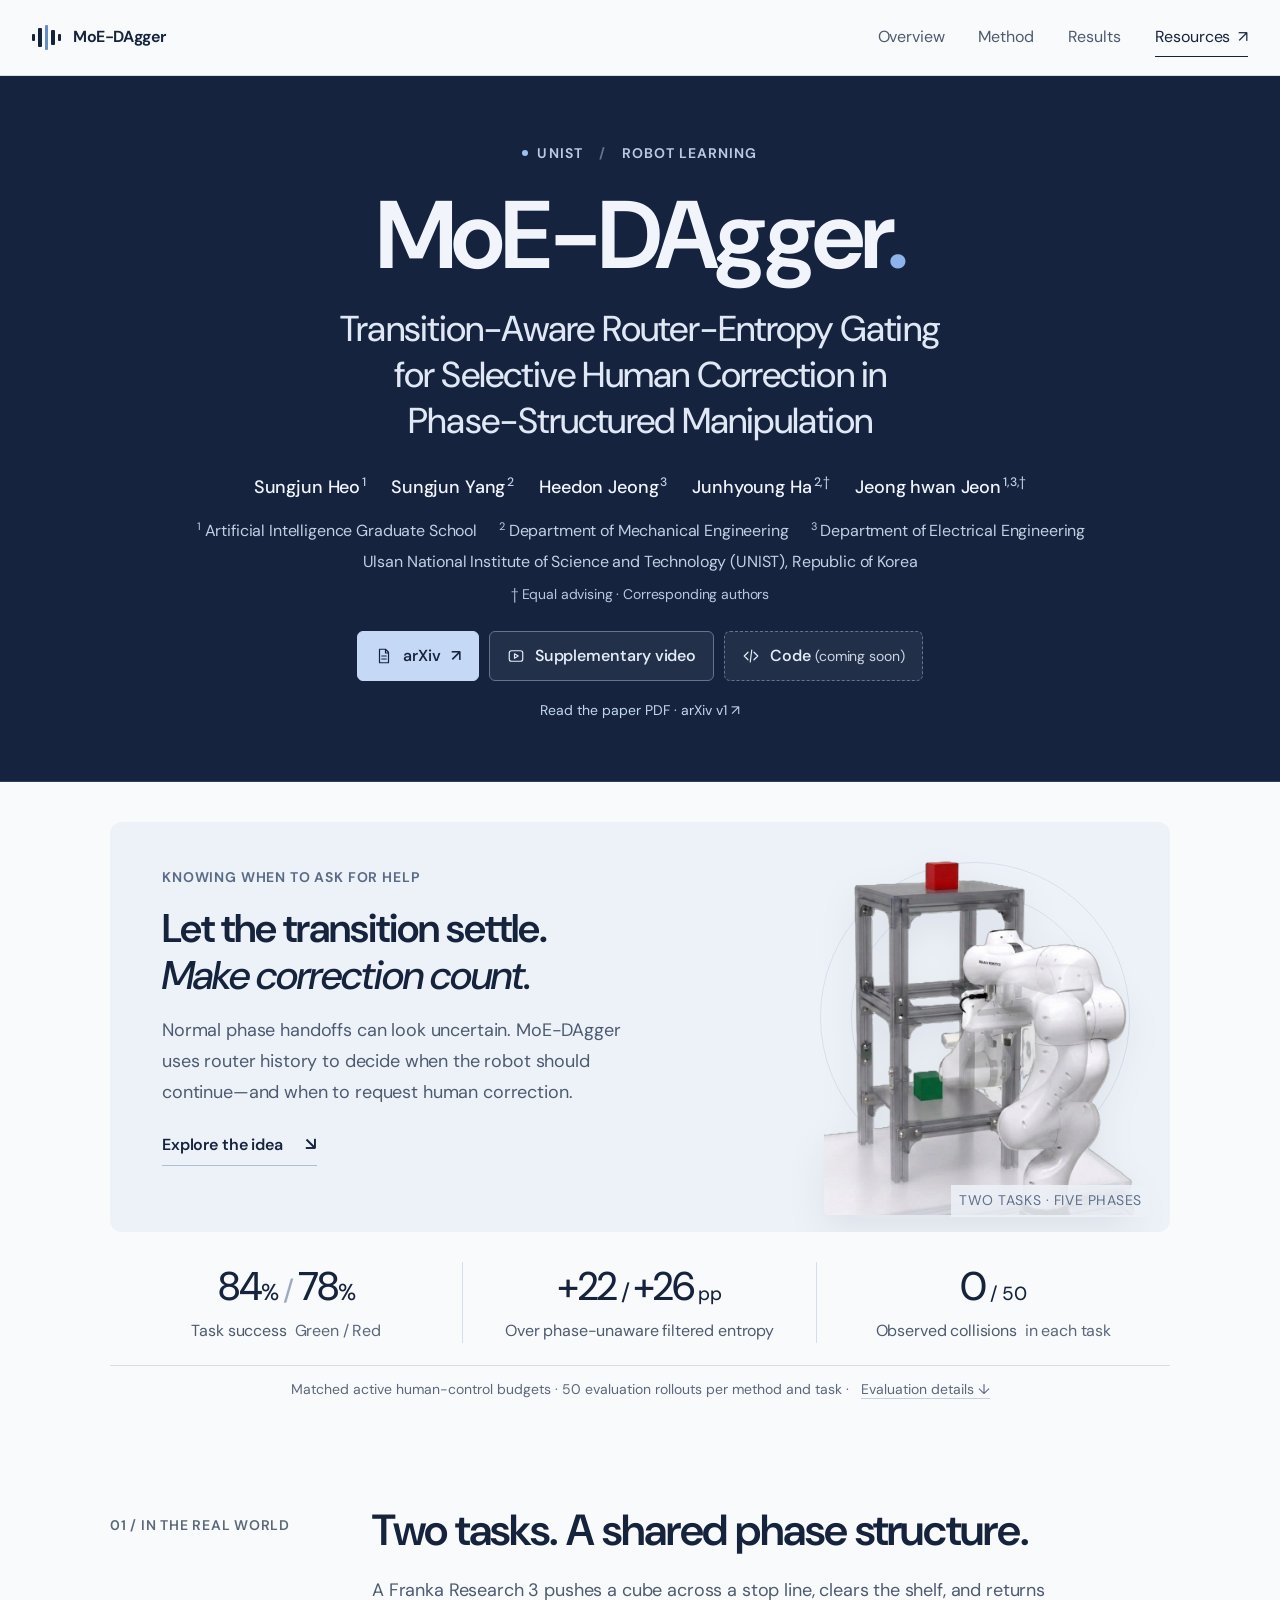
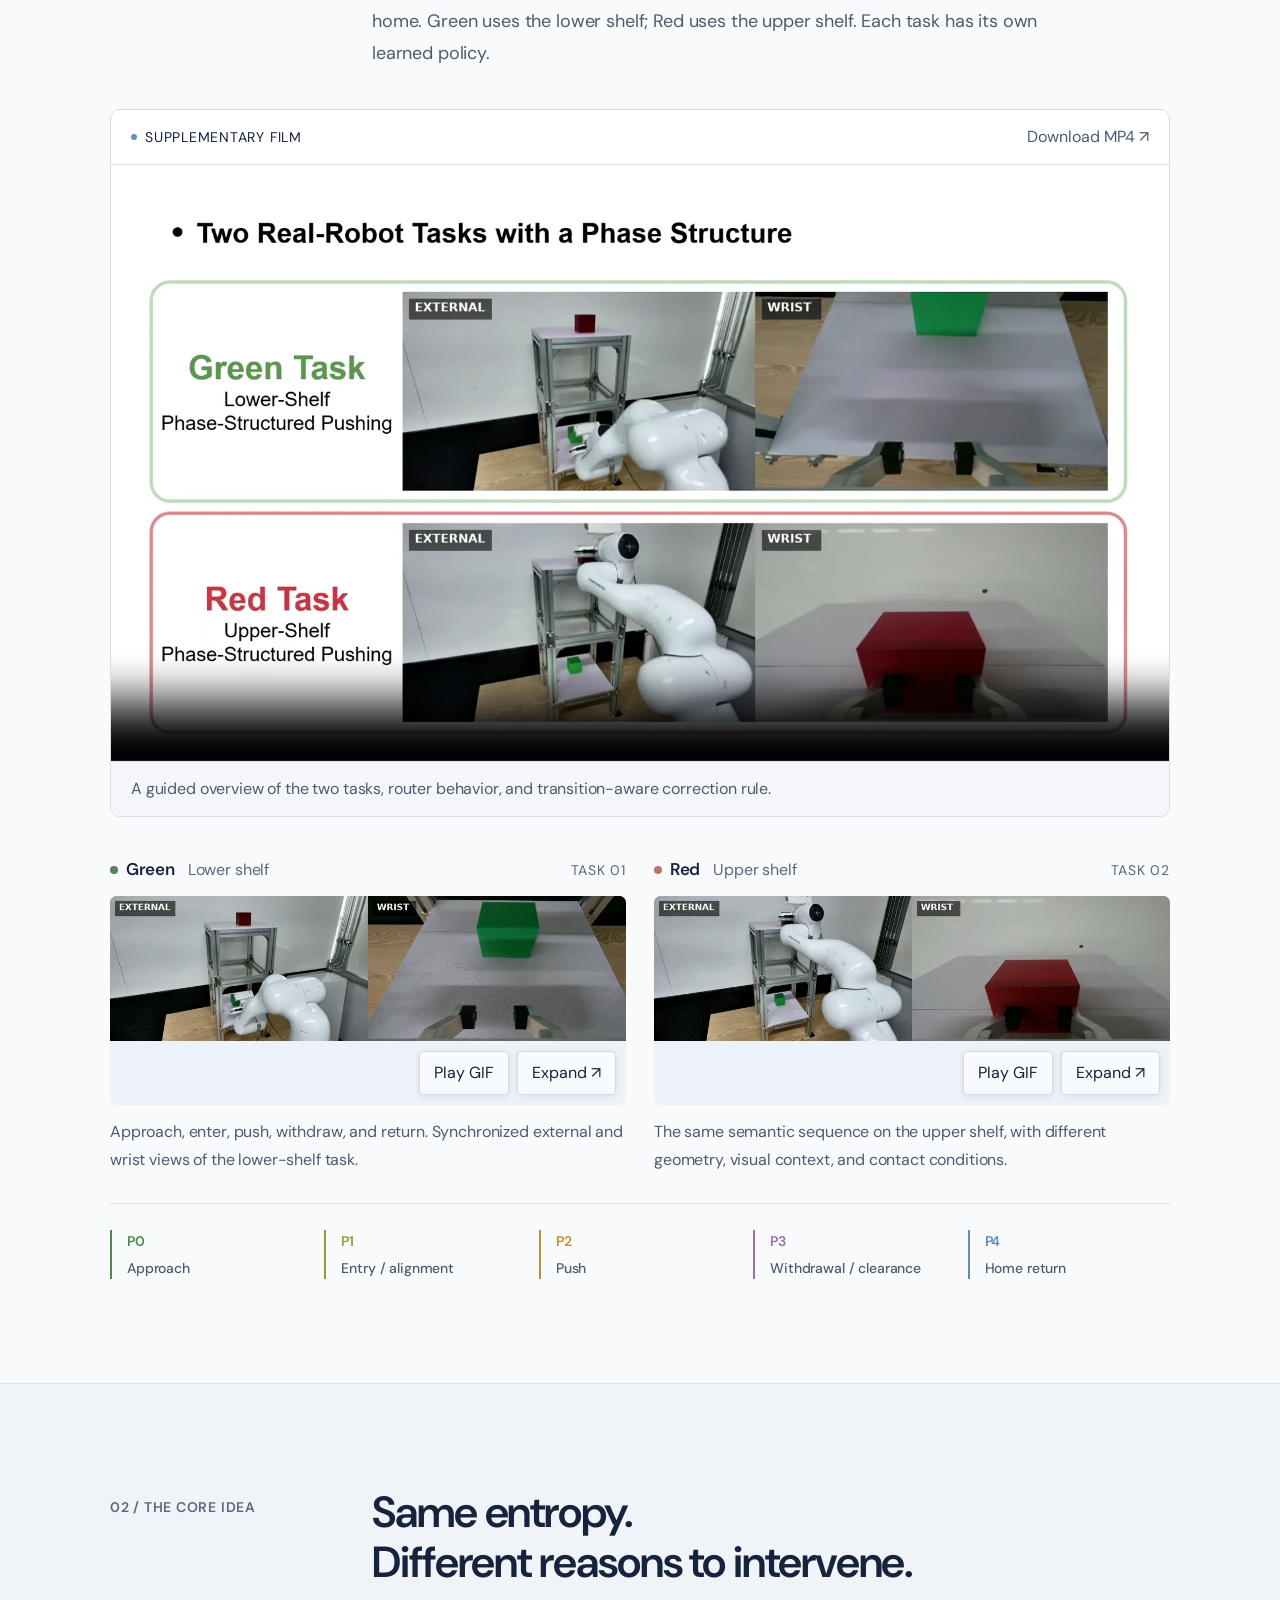
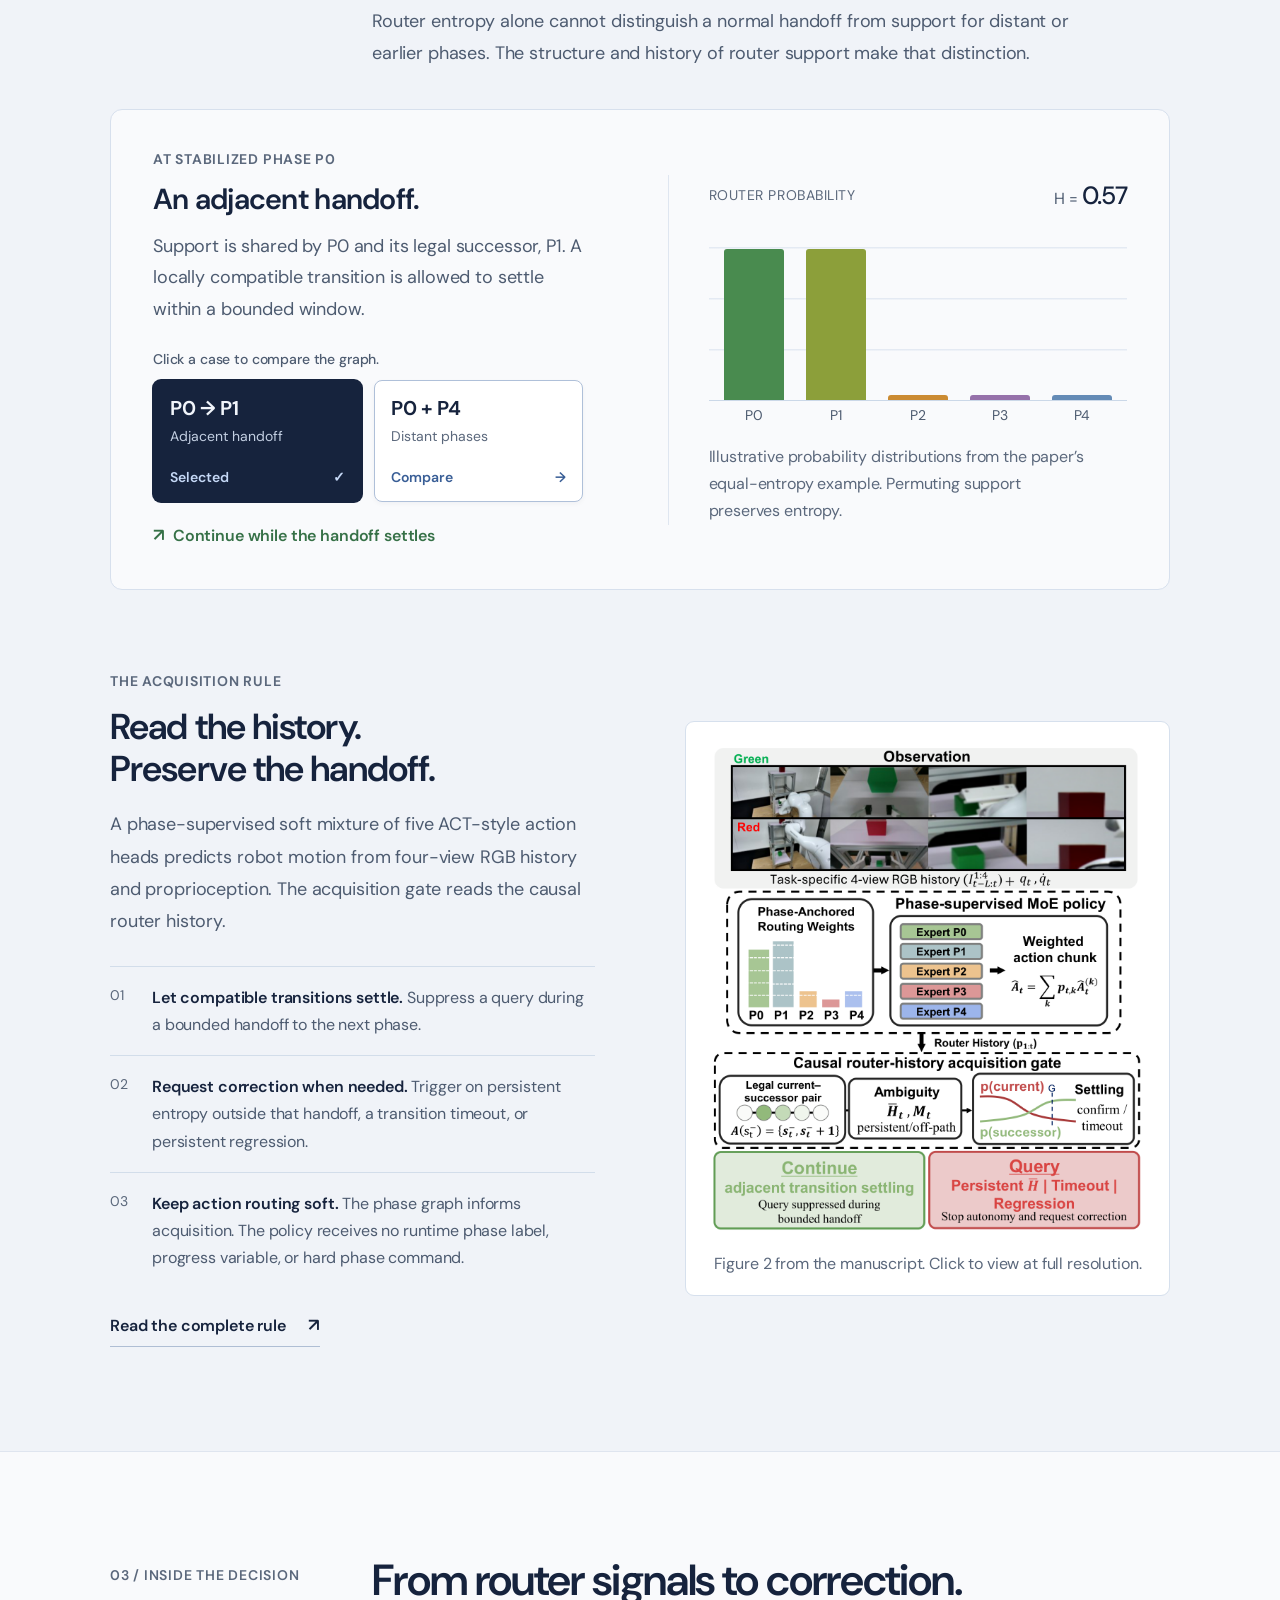
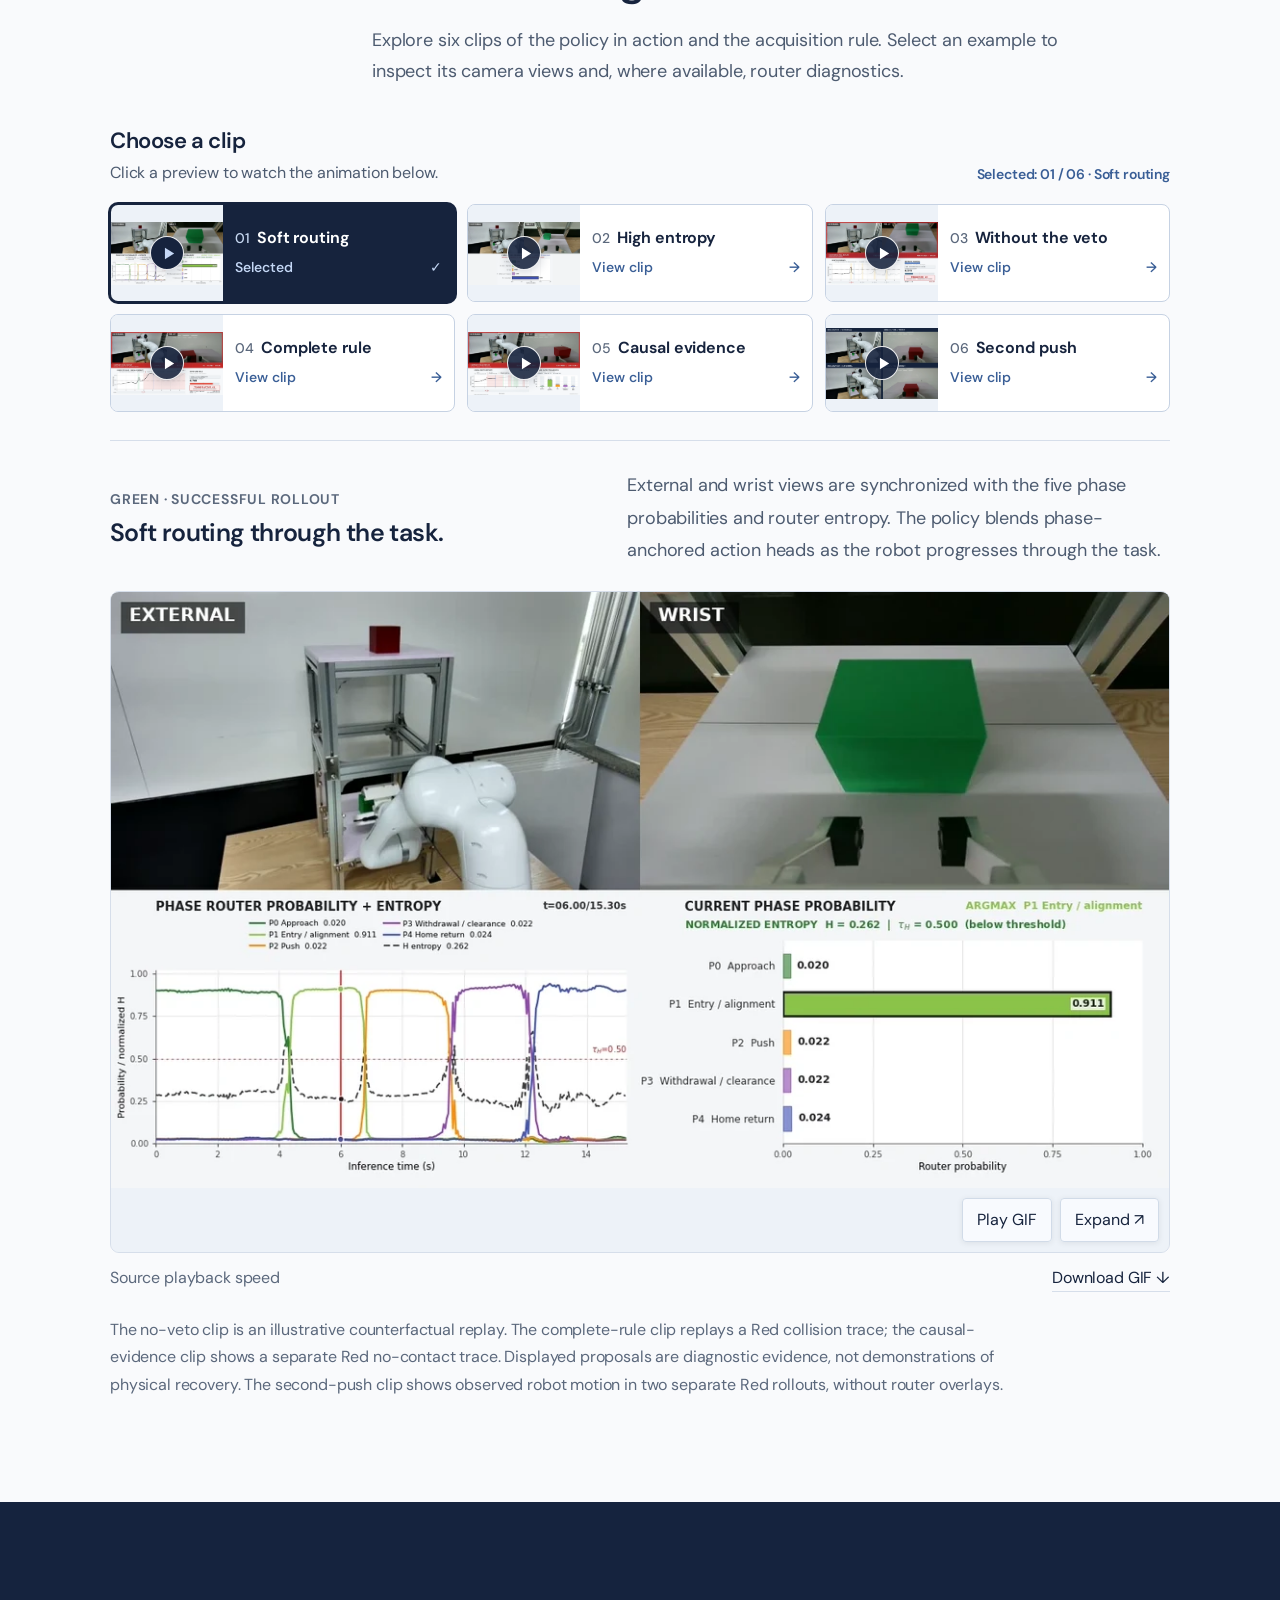
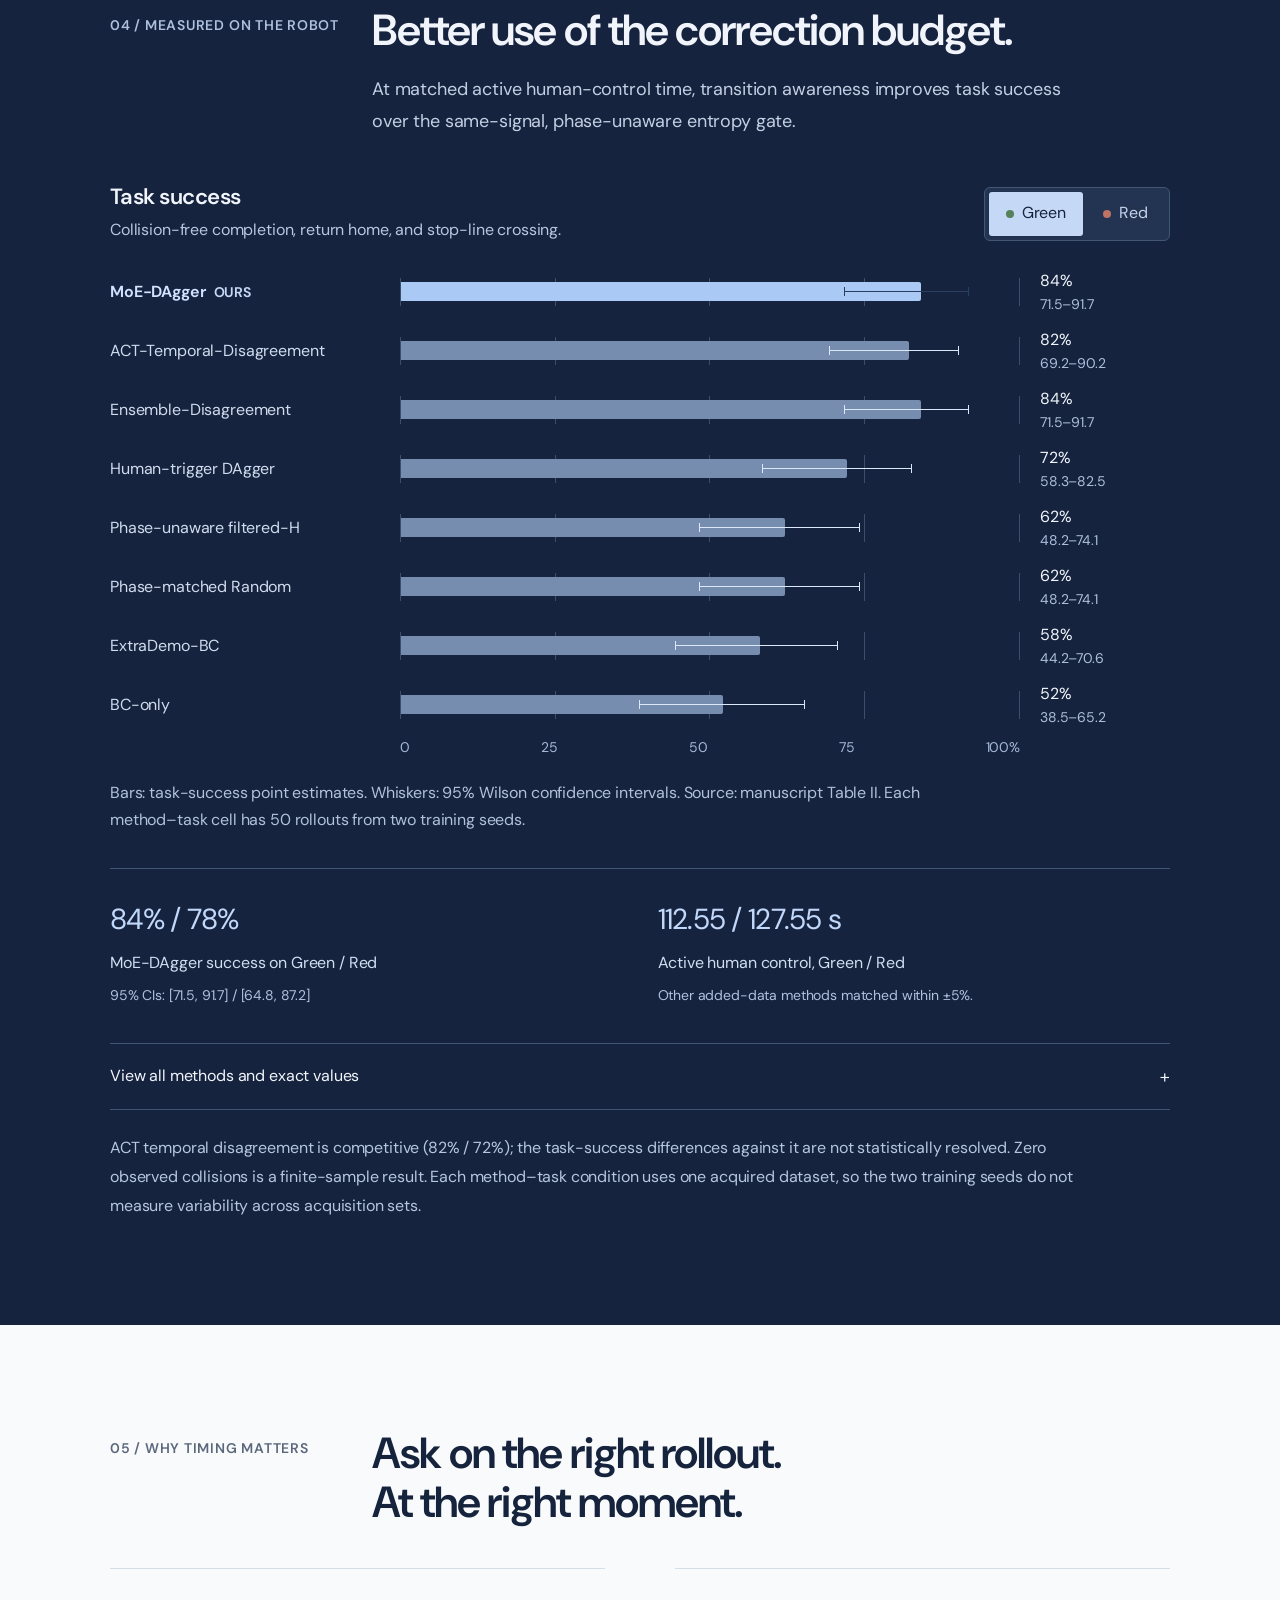
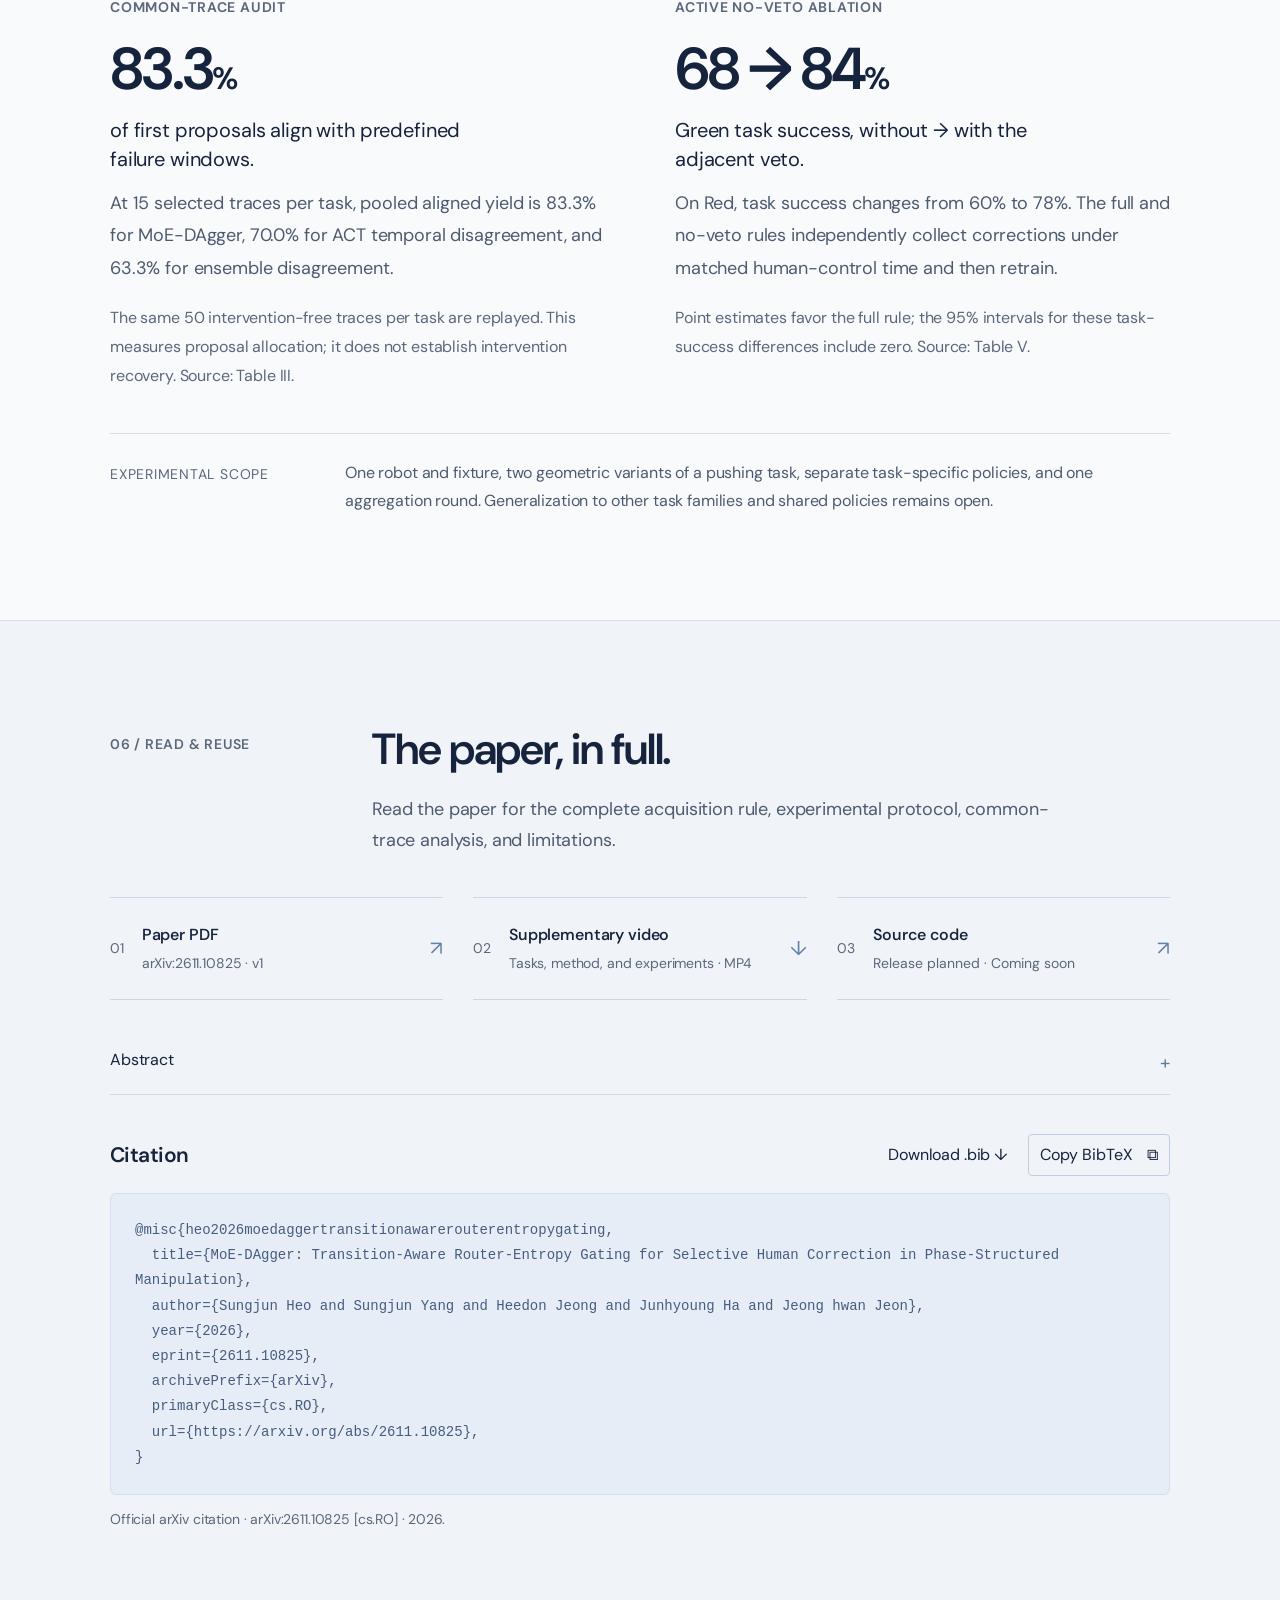
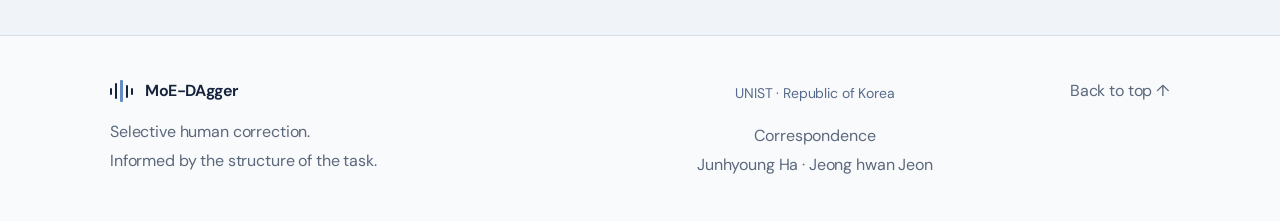
==== commit e5c39b04: "Fix stale GIF display when switching clips" ====
--- a/index.html
+++ b/index.html
@@ -28,10 +28,10 @@
   <link rel="canonical" href="https://SJ824.github.io/MoE-DAgger/">
   <link rel="icon" type="image/svg+xml" href="assets/images/favicon.svg">
   <link rel="preload" href="assets/fonts/dm-sans-variable.woff2" as="font" type="font/woff2" crossorigin>
-  <link rel="stylesheet" href="assets/css/style.css?v=5d5b2a888dbd">
+  <link rel="stylesheet" href="assets/css/style.css?v=e191ec2d474b">
   <script src="site-config.js?v=38a0cc88d60a" defer></script>
   <script src="assets/js/data.js?v=8a750fe93153" defer></script>
-  <script src="assets/js/main.js?v=d0c4af9fa498" defer></script>
+  <script src="assets/js/main.js?v=0144675d0839" defer></script>
 </head>
 <body>
   <a class="skip-link" href="#main">Skip to content</a>
--- a/assets/css/style.css
+++ b/assets/css/style.css
@@ -177,5 +177,10 @@
   .metric-number .metric-unit{font-size:20px}
 }
 
+.animation-stage{position:relative;background-position:center;background-repeat:no-repeat;background-size:contain;background-color:#f4f6fa}
+.animation-stage>img{display:block;width:100%;height:100%;object-fit:contain}
+.animation-status{position:absolute;left:16px;bottom:16px;max-width:calc(100% - 32px);padding:9px 14px;border:1px solid var(--line);border-radius:6px;background:rgba(249,251,254,.96);color:var(--ink);font-size:var(--text-small);line-height:1.5;box-shadow:0 2px 8px rgba(15,30,50,.08)}
+.animation-status[hidden]{display:none}
+
 @media(prefers-reduced-motion:reduce){html{scroll-behavior:auto}*,*:before,*:after{animation:none!important;transition:none!important}}
-@media print{.hero,.hero *{color:var(--ink)!important}.hero-band{background:none;border:0;margin-bottom:0}.site-header,.resource-badges,.media-controls,.demo-tabs,.resource-dialog,.media-dialog,.back-top{display:none!important}.section-wrap{width:100%}.content-section{padding-block:30px}.hero{padding-top:0}.project-name{font-size:55px}.paper-subtitle{font-size:24px}.results-section{background:white;color:#16233d;-webkit-print-color-adjust:exact;print-color-adjust:exact}.results-section *{color:#16233d!important}.results-details{display:block}figure,.entropy-demo,.evidence-grid article{break-inside:avoid}a[href^='http']:after{content:' (' attr(href) ')';font-size:var(--text-label)}.gif-frame>img{max-height:320px;object-fit:contain}.site-footer{padding-top:20px}}
+@media print{.animation-stage{max-height:320px}.animation-status{display:none}.hero,.hero *{color:var(--ink)!important}.hero-band{background:none;border:0;margin-bottom:0}.site-header,.resource-badges,.media-controls,.demo-tabs,.resource-dialog,.media-dialog,.back-top{display:none!important}.section-wrap{width:100%}.content-section{padding-block:30px}.hero{padding-top:0}.project-name{font-size:55px}.paper-subtitle{font-size:24px}.results-section{background:white;color:#16233d;-webkit-print-color-adjust:exact;print-color-adjust:exact}.results-section *{color:#16233d!important}.results-details{display:block}figure,.entropy-demo,.evidence-grid article{break-inside:avoid}a[href^='http']:after{content:' (' attr(href) ')';font-size:var(--text-label)}.gif-frame>img{max-height:320px;object-fit:contain}.site-footer{padding-top:20px}}
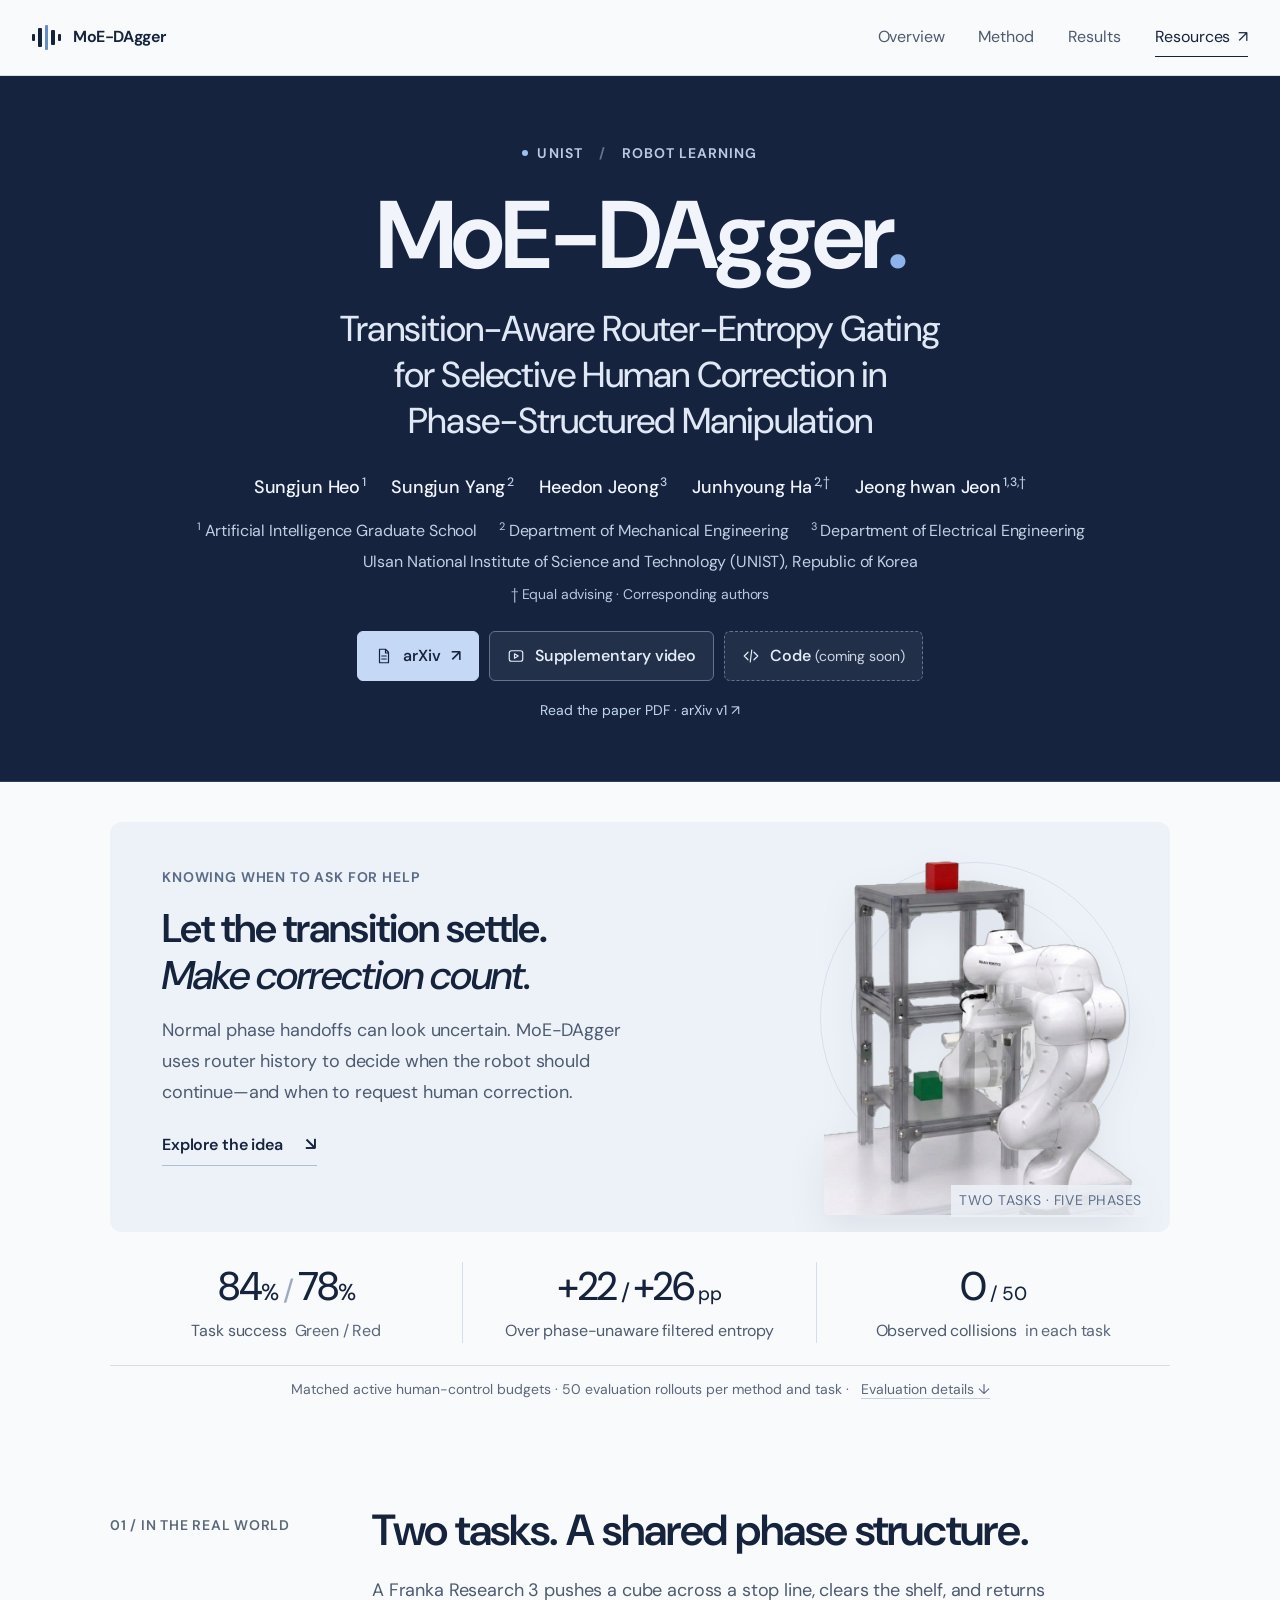
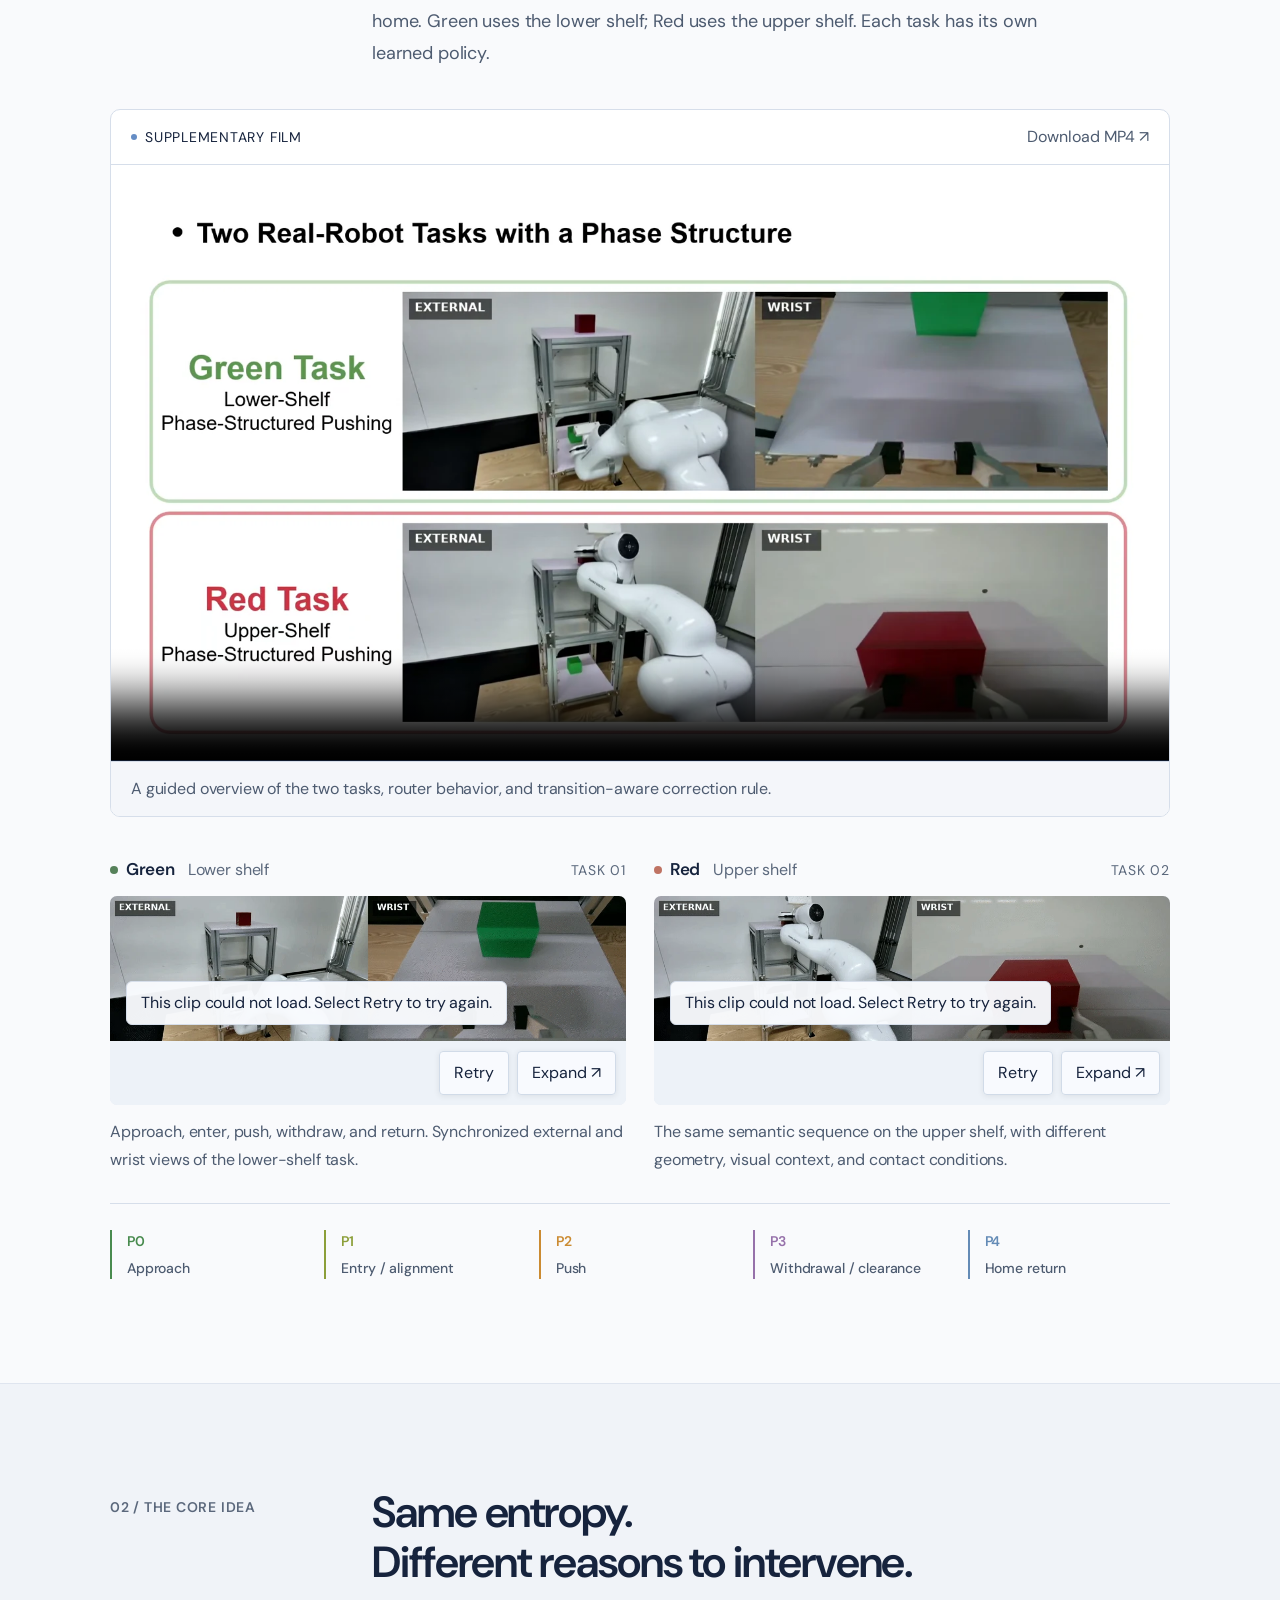
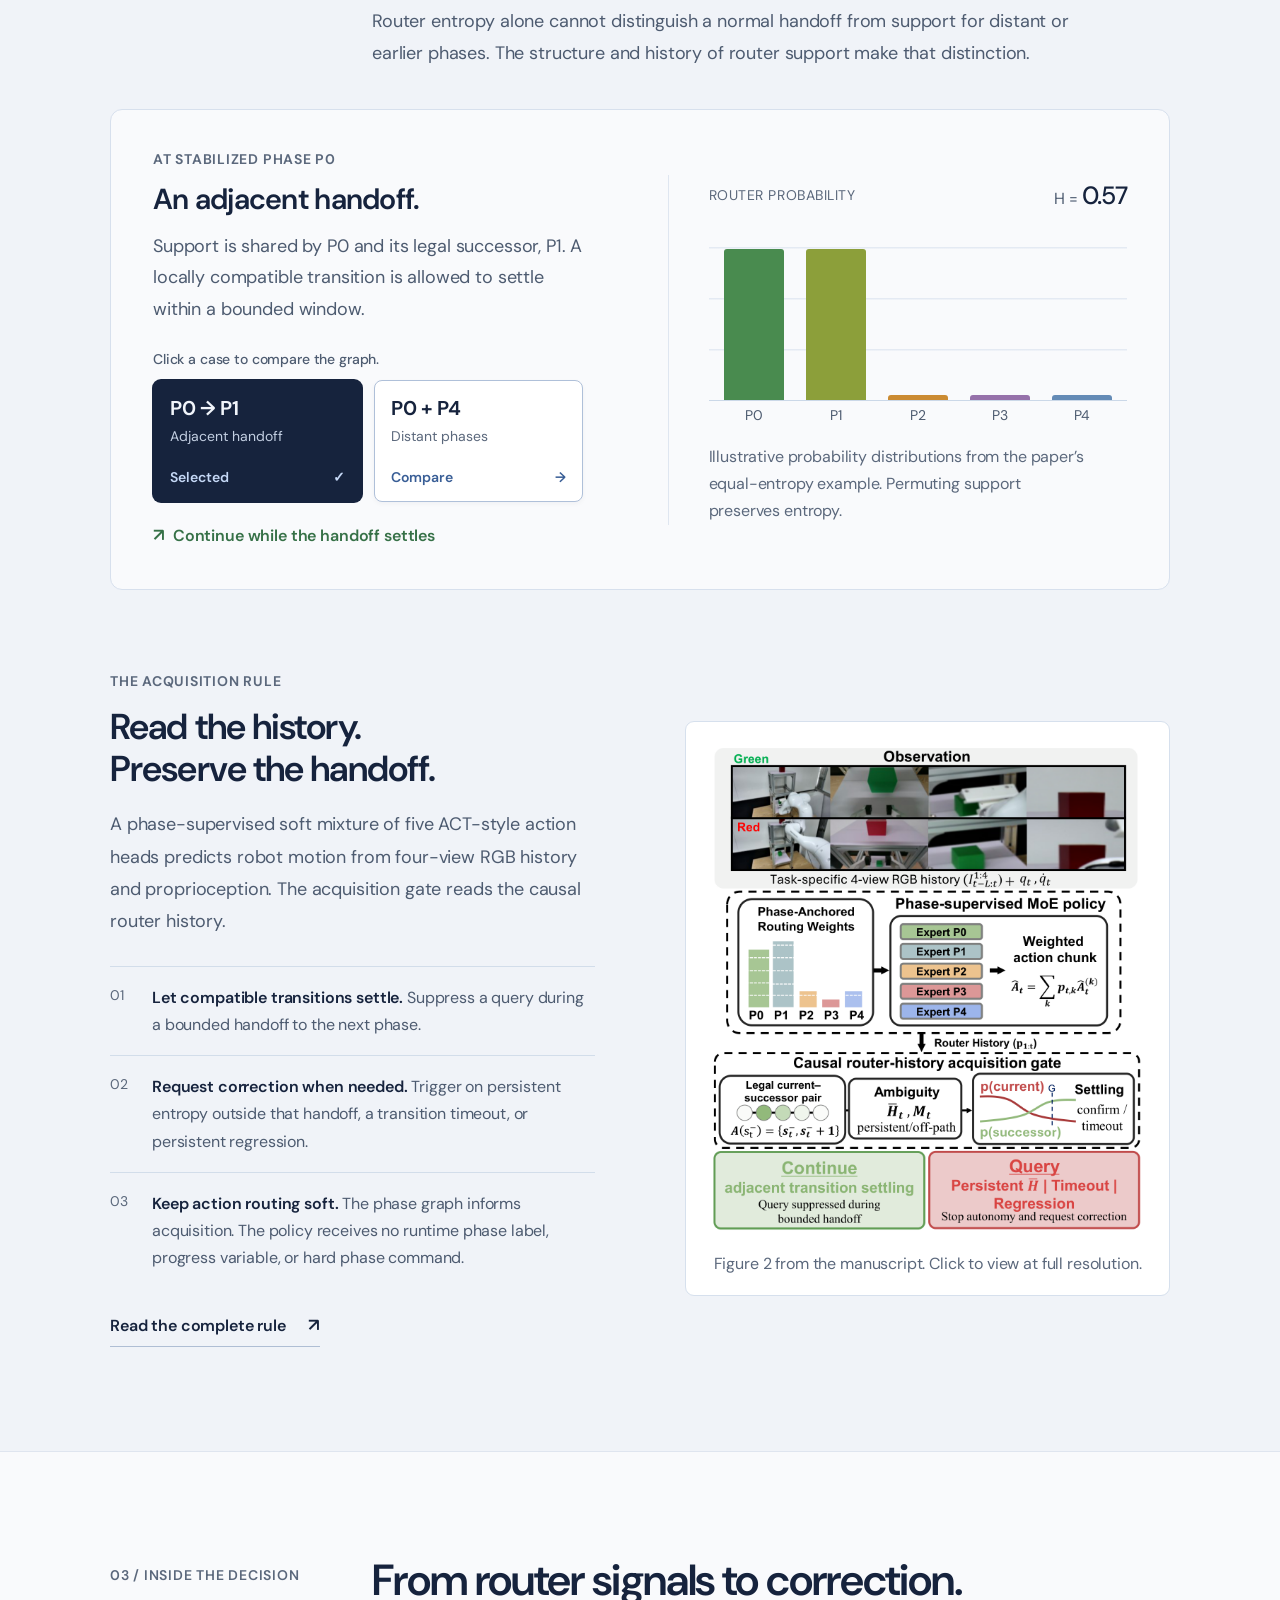
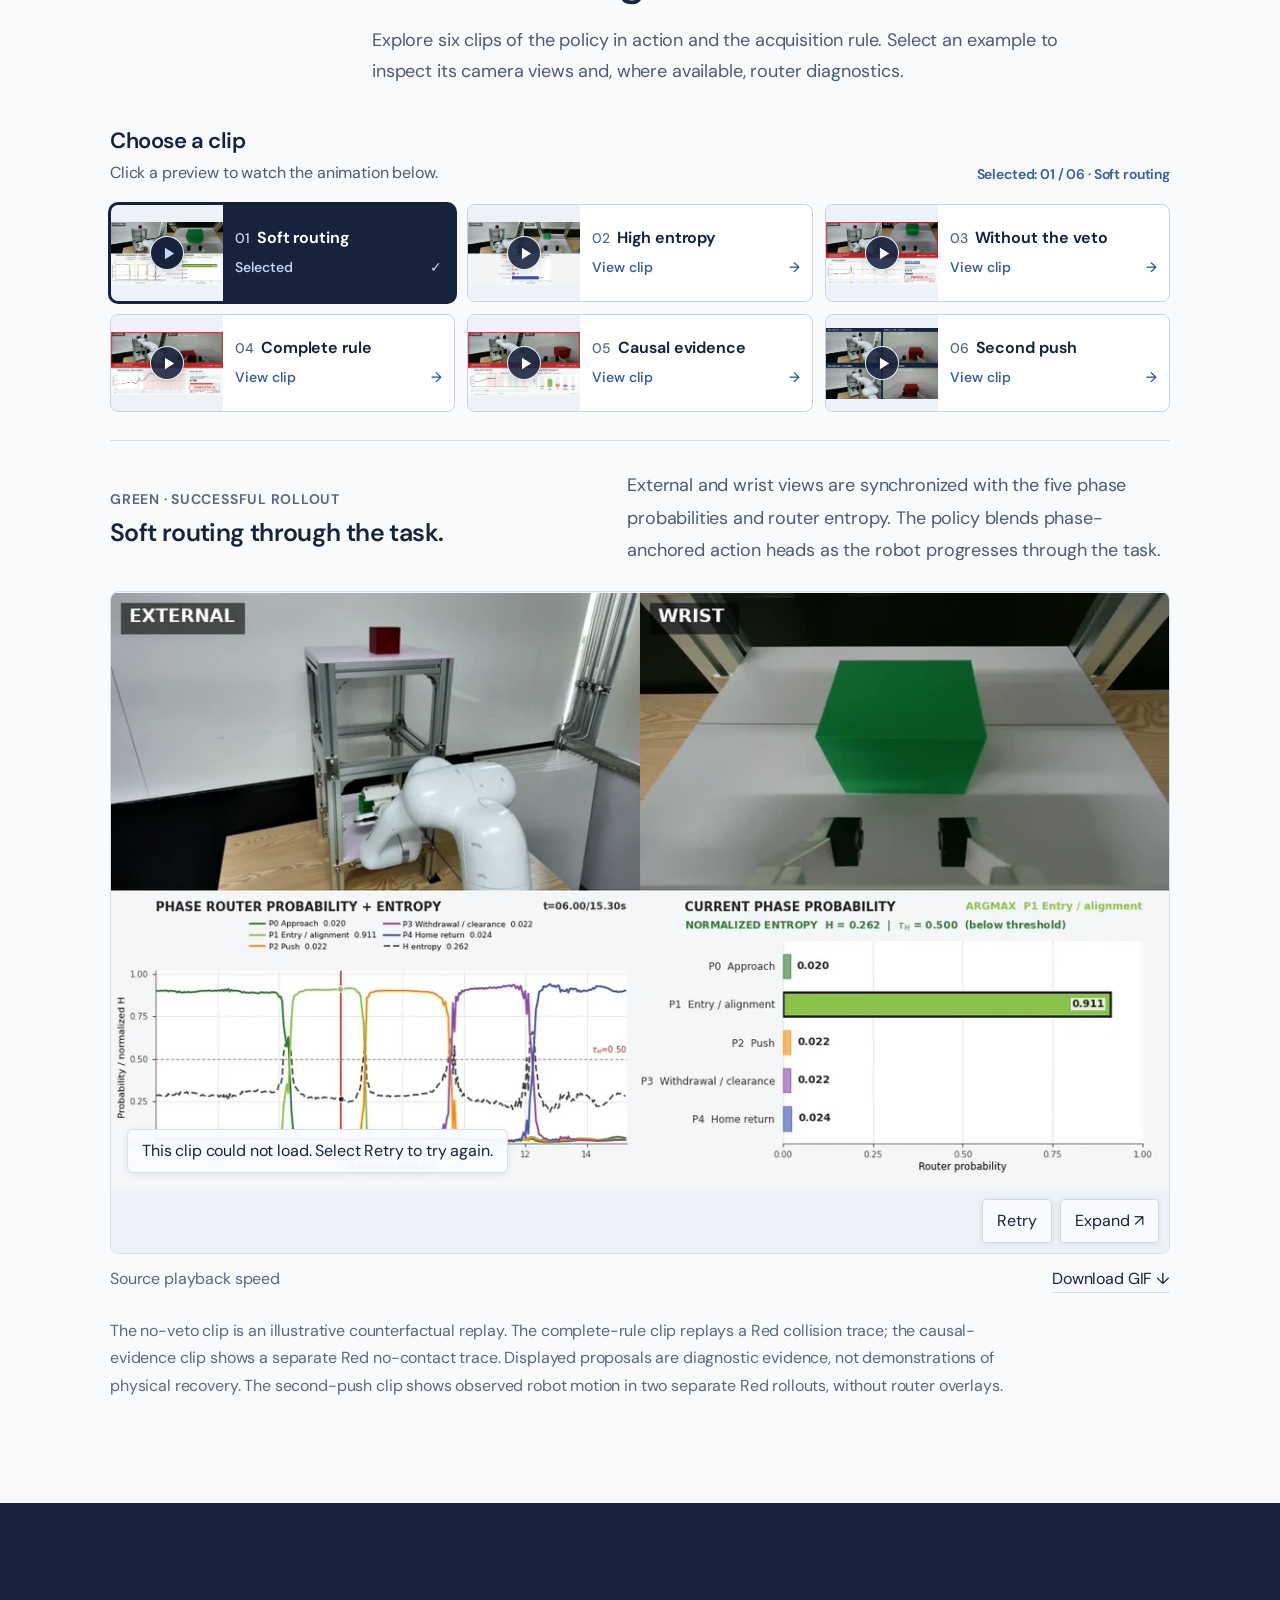
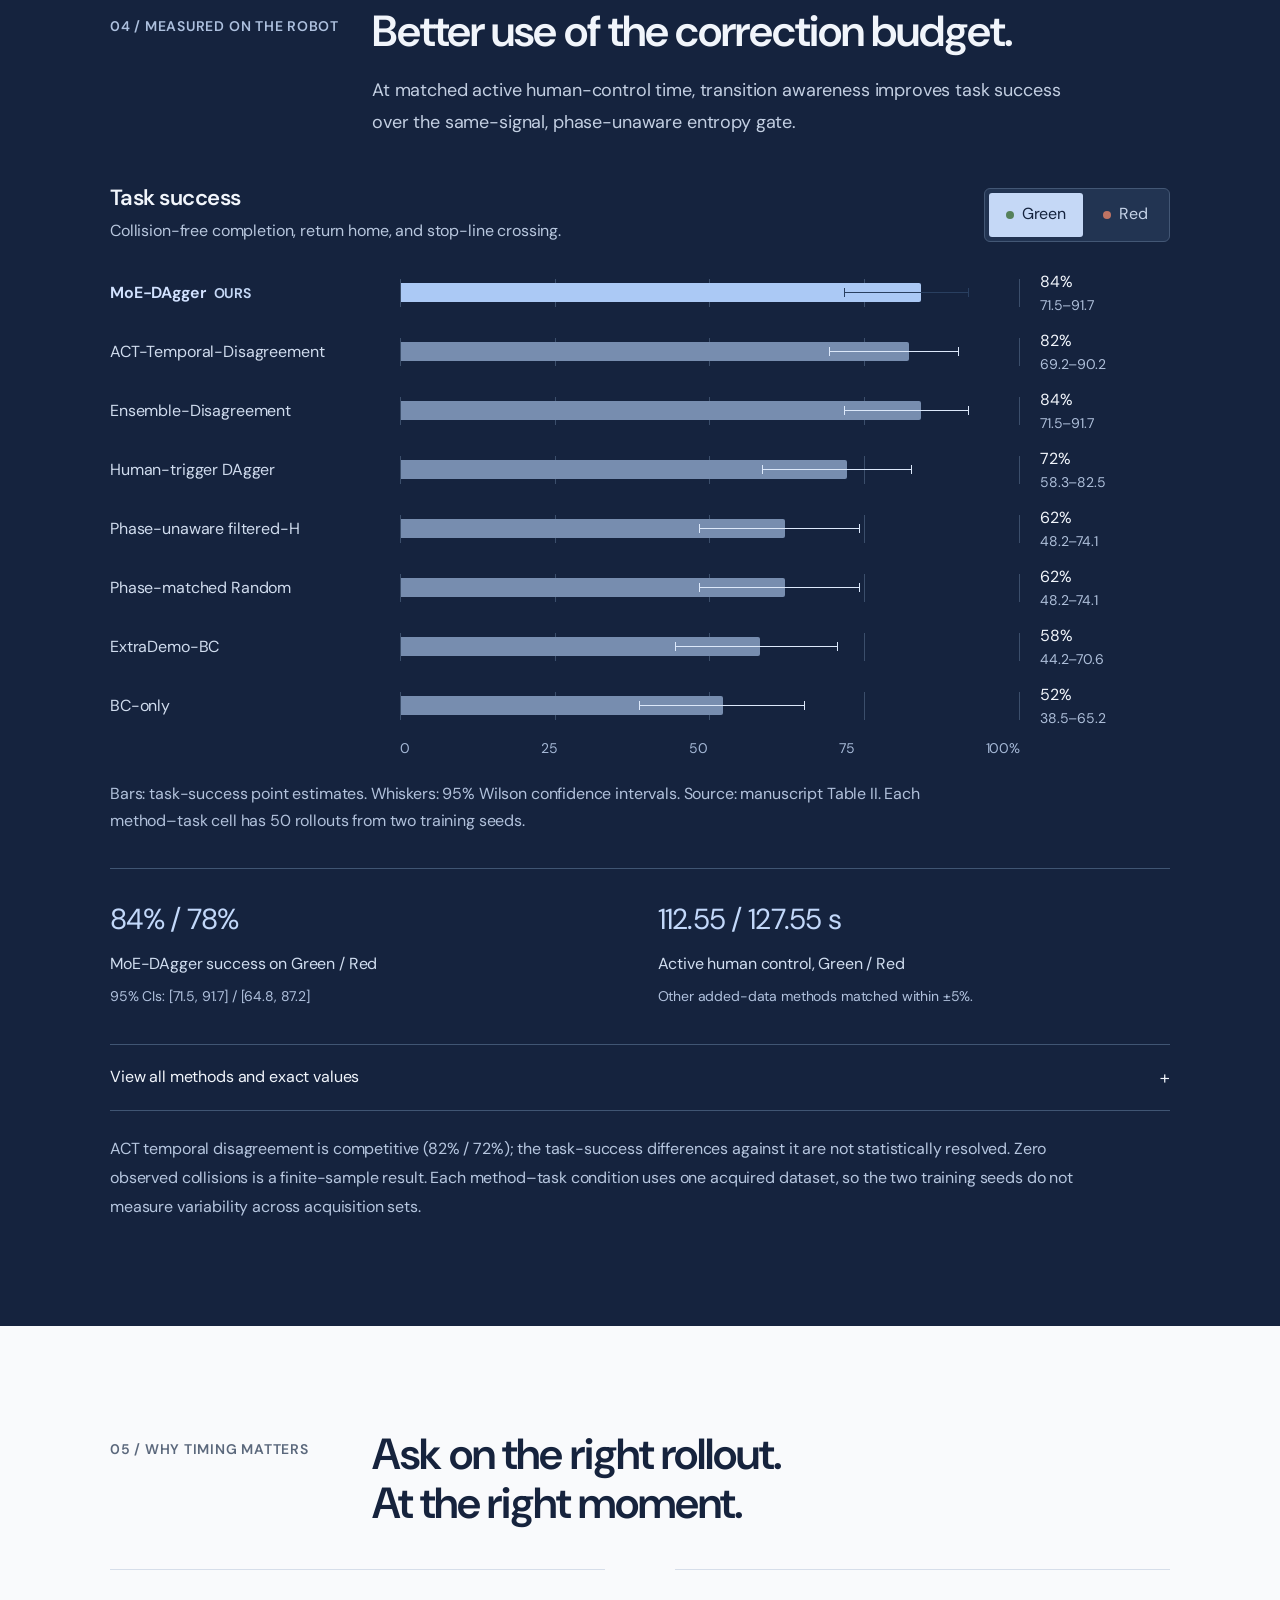
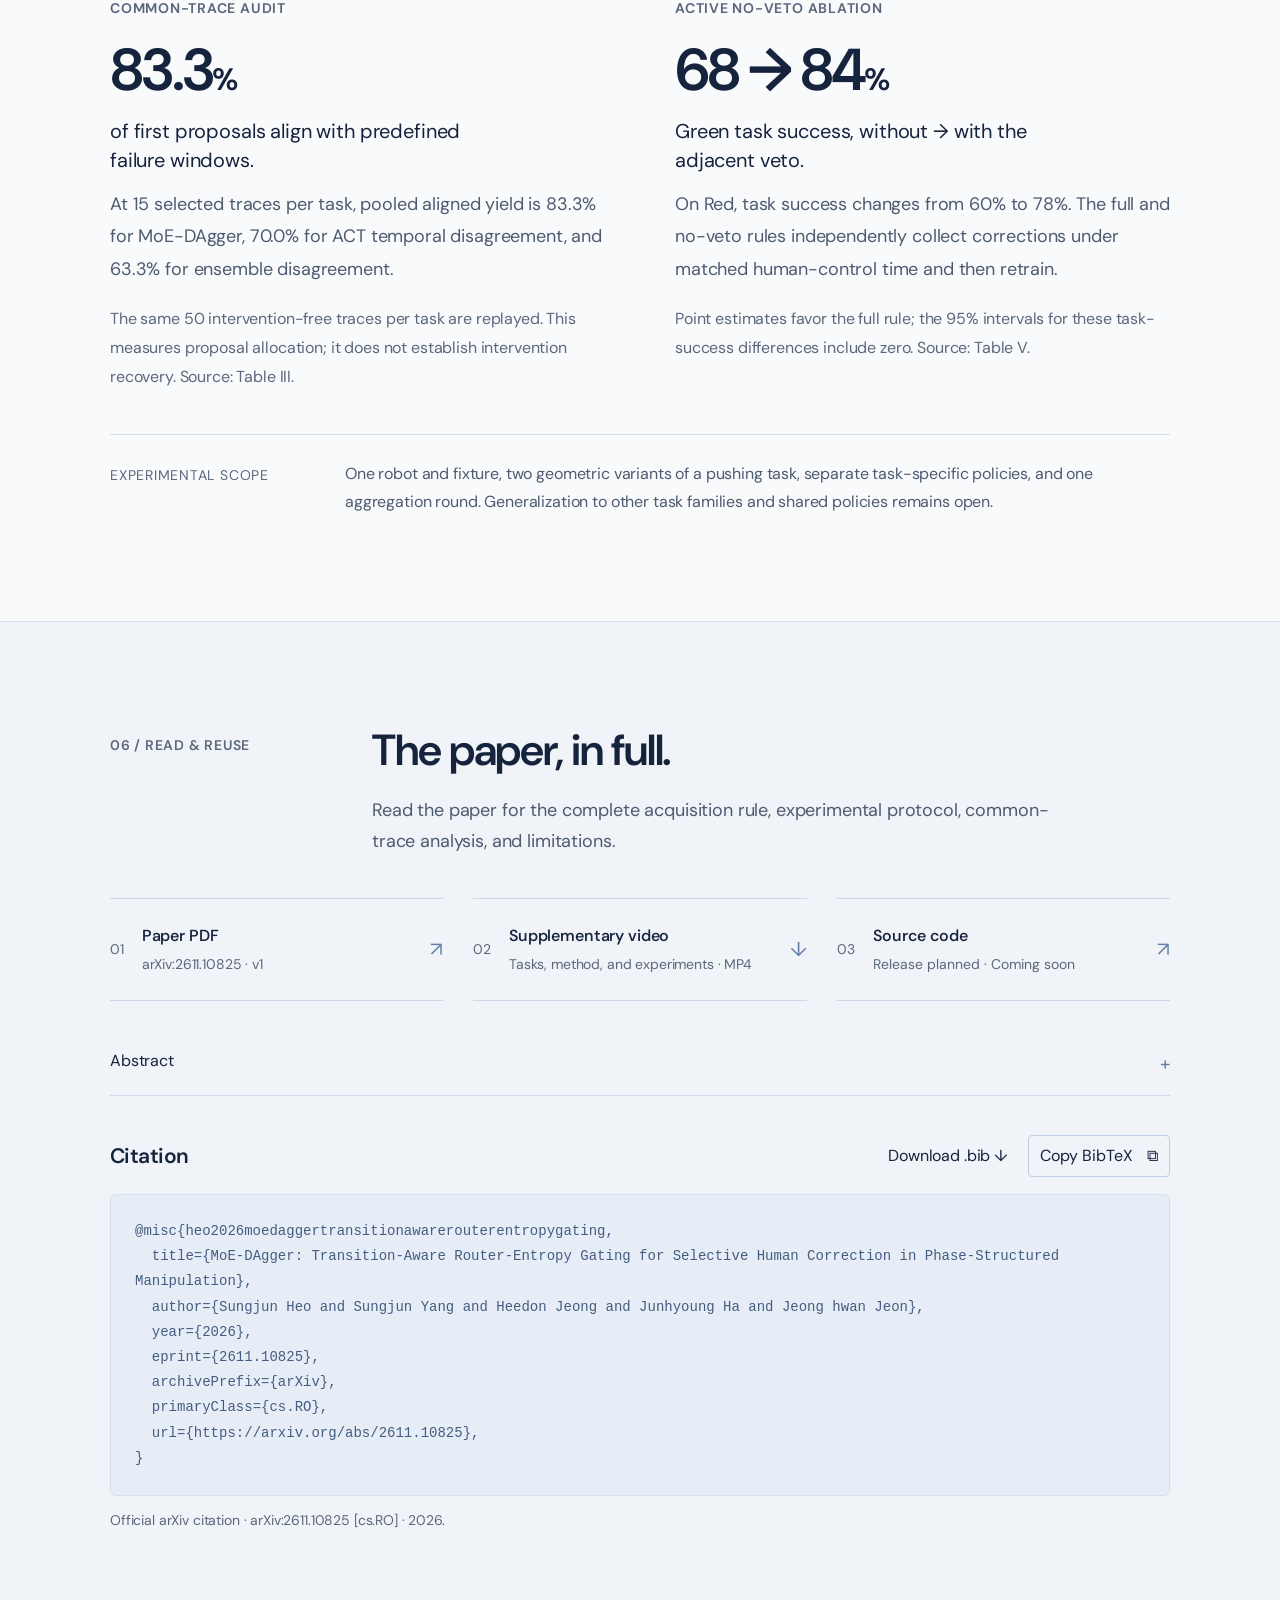
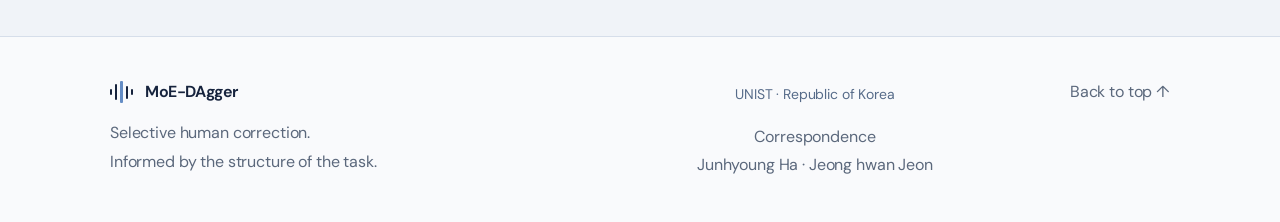
==== commit 468bc1c2: "Use lightweight MP4 clips for faster playback" ====
--- a/index.html
+++ b/index.html
@@ -28,10 +28,10 @@
   <link rel="canonical" href="https://SJ824.github.io/MoE-DAgger/">
   <link rel="icon" type="image/svg+xml" href="assets/images/favicon.svg">
   <link rel="preload" href="assets/fonts/dm-sans-variable.woff2" as="font" type="font/woff2" crossorigin>
-  <link rel="stylesheet" href="assets/css/style.css?v=e191ec2d474b">
+  <link rel="stylesheet" href="assets/css/style.css?v=8bb92aa5a38d">
   <script src="site-config.js?v=38a0cc88d60a" defer></script>
   <script src="assets/js/data.js?v=8a750fe93153" defer></script>
-  <script src="assets/js/main.js?v=0144675d0839" defer></script>
+  <script src="assets/js/main.js?v=d48769545df1" defer></script>
 </head>
 <body>
   <a class="skip-link" href="#main">Skip to content</a>
@@ -85,12 +85,12 @@
       <div class="task-grid">
         <figure class="task-panel">
           <div class="task-title"><div><span class="task-dot green" aria-hidden="true"></span><h3>Green</h3><span>Lower shelf</span></div><span class="task-number">TASK 01</span></div>
-          <div class="gif-frame" data-animation><img src="assets/images/tasks-green.webp" data-gif="assets/gifs/tasks-green.gif" data-poster="assets/images/tasks-green.webp" alt="Green task demonstration, showing synchronized external and wrist camera views." width="960" height="270" loading="lazy"><div class="media-controls"><button type="button" data-toggle-animation aria-label="Play Green task animation">Play GIF</button><button type="button" data-expand data-title="Green · lower-shelf task" aria-label="Enlarge Green task animation">Expand ↗</button></div></div>
+          <div class="gif-frame" data-animation><video poster="assets/images/tasks-green.webp" data-gif="assets/gifs/tasks-green.gif" data-src="assets/videos/clips/tasks-green.mp4" aria-label="Green task demonstration, showing synchronized external and wrist camera views." width="960" height="270" preload="none" muted loop playsinline></video><div class="media-controls"><button type="button" data-toggle-animation aria-label="Play Green task animation">Play clip</button><button type="button" data-expand data-title="Green · lower-shelf task" aria-label="Enlarge Green task animation">Expand ↗</button></div></div>
           <figcaption>Approach, enter, push, withdraw, and return. Synchronized external and wrist views of the lower-shelf task.</figcaption>
         </figure>
         <figure class="task-panel">
           <div class="task-title"><div><span class="task-dot red" aria-hidden="true"></span><h3>Red</h3><span>Upper shelf</span></div><span class="task-number">TASK 02</span></div>
-          <div class="gif-frame" data-animation><img src="assets/images/tasks-red.webp" data-gif="assets/gifs/tasks-red.gif" data-poster="assets/images/tasks-red.webp" alt="Red task demonstration, showing synchronized external and wrist camera views." width="960" height="270" loading="lazy"><div class="media-controls"><button type="button" data-toggle-animation aria-label="Play Red task animation">Play GIF</button><button type="button" data-expand data-title="Red · upper-shelf task" aria-label="Enlarge Red task animation">Expand ↗</button></div></div>
+          <div class="gif-frame" data-animation><video poster="assets/images/tasks-red.webp" data-gif="assets/gifs/tasks-red.gif" data-src="assets/videos/clips/tasks-red.mp4" aria-label="Red task demonstration, showing synchronized external and wrist camera views." width="960" height="270" preload="none" muted loop playsinline></video><div class="media-controls"><button type="button" data-toggle-animation aria-label="Play Red task animation">Play clip</button><button type="button" data-expand data-title="Red · upper-shelf task" aria-label="Enlarge Red task animation">Expand ↗</button></div></div>
           <figcaption>The same semantic sequence on the upper shelf, with different geometry, visual context, and contact conditions.</figcaption>
         </figure>
       </div>
@@ -159,7 +159,7 @@
       </div>
       <div class="demo-panel" id="demo-panel" role="tabpanel" aria-labelledby="tab-routing" tabindex="0">
         <div class="demo-text"><div><p class="eyebrow" id="demo-type">GREEN · SUCCESSFUL ROLLOUT</p><h3 id="demo-title">Soft routing through the task.</h3></div><p id="demo-description">External and wrist views are synchronized with the five phase probabilities and router entropy. The policy blends phase-anchored action heads as the robot progresses through the task.</p></div>
-        <div class="gif-frame demo-animation" data-animation><img id="demo-image" src="assets/images/router-probabilities.webp" data-gif="assets/gifs/router-probabilities.gif" data-poster="assets/images/router-probabilities.webp" alt="Successful Green rollout with synchronized camera views, router probabilities, and entropy." width="1100" height="619" loading="lazy"><div class="media-controls"><button type="button" data-toggle-animation aria-label="Play robot example">Play GIF</button><button type="button" data-expand data-title="Soft routing through the task" aria-label="Enlarge robot example">Expand ↗</button></div></div>
+        <div class="gif-frame demo-animation" data-animation><video id="demo-video" poster="assets/images/router-probabilities.webp" data-gif="assets/gifs/router-probabilities.gif" data-src="assets/videos/clips/router-probabilities.mp4" aria-label="Successful Green rollout with synchronized camera views, router probabilities, and entropy." width="1100" height="620" preload="none" muted loop playsinline></video><div class="media-controls"><button type="button" data-toggle-animation aria-label="Play robot example">Play clip</button><button type="button" data-expand data-title="Soft routing through the task" aria-label="Enlarge robot example">Expand ↗</button></div></div>
         <div class="demo-bottom"><span id="demo-speed">Source playback speed</span><a id="demo-download" href="assets/gifs/router-probabilities.gif" download>Download GIF <span aria-hidden="true">↓</span></a></div>
       </div>
       <p class="section-footnote">The no-veto clip is an illustrative counterfactual replay. The complete-rule clip replays a Red collision trace; the causal-evidence clip shows a separate Red no-contact trace. Displayed proposals are diagnostic evidence, not demonstrations of physical recovery. The second-push clip shows observed robot motion in two separate Red rollouts, without router overlays.</p>
@@ -201,7 +201,7 @@
   <footer class="site-footer section-wrap"><div><a class="brand" href="#top"><span class="brand-symbol" aria-hidden="true"><i></i><i></i><i></i><i></i><i></i></span>MoE-DAgger</a><p>Selective human correction.<br>Informed by the structure of the task.</p></div><div><span>UNIST · Republic of Korea</span><p>Correspondence<br><a href="mailto:j.ha@unist.ac.kr">Junhyoung Ha</a> · <a href="mailto:jhjeon@unist.ac.kr">Jeong hwan Jeon</a></p></div><a class="back-top" href="#top">Back to top ↑</a></footer>
 
   <dialog id="resource-dialog" class="resource-dialog" aria-labelledby="resource-dialog-title"><button type="button" class="dialog-close" aria-label="Close dialog">×</button><p class="eyebrow">PROJECT RESOURCES</p><h2 id="resource-dialog-title">Code release coming soon.</h2><p id="resource-dialog-description">The source code is planned for a future release. The paper and supplementary video are available now.</p><a class="badge badge-primary" id="dialog-paper-link" href="assets/paper/moe-dagger.pdf?v=2611.10825v1" target="_blank" rel="noopener">Read the paper PDF · arXiv v1 ↗</a></dialog>
-  <dialog id="media-dialog" class="media-dialog" aria-labelledby="media-dialog-title"><div class="media-dialog-header"><h2 id="media-dialog-title">Robot demonstration</h2><button type="button" class="dialog-close" aria-label="Close enlarged animation">Close ×</button></div><img id="media-dialog-image" alt=""><div class="media-dialog-footer"><button type="button" id="dialog-animation-toggle">Pause animation</button><a href="assets/gifs/router-probabilities.gif" id="dialog-gif-download" download>Download GIF ↓</a></div></dialog>
+  <dialog id="media-dialog" class="media-dialog" aria-labelledby="media-dialog-title"><div class="media-dialog-header"><h2 id="media-dialog-title">Robot demonstration</h2><button type="button" class="dialog-close" aria-label="Close enlarged animation">Close ×</button></div><div id="dialog-animation-frame" class="gif-frame dialog-animation"><video id="media-dialog-video" width="1100" height="620" preload="none" muted loop playsinline aria-label="Enlarged robot clip"></video></div><div class="media-dialog-footer"><button type="button" id="dialog-animation-toggle">Pause animation</button><a href="assets/gifs/router-probabilities.gif" id="dialog-gif-download" download>Download GIF ↓</a></div></dialog>
   <div class="toast" id="toast" role="status" aria-live="polite"></div>
   <noscript><div class="noscript-note">JavaScript is off. The paper and video are available above. View the animations directly: <a href="assets/gifs/tasks-green.gif">Green</a>, <a href="assets/gifs/tasks-red.gif">Red</a>, <a href="assets/gifs/router-probabilities.gif">soft routing</a>, <a href="assets/gifs/high-entropy.gif">high entropy</a>, <a href="assets/gifs/without-veto.gif">without veto</a>, <a href="assets/gifs/complete-rule.gif">complete rule</a>, <a href="assets/gifs/causal-entropy.gif">causal evidence</a>, <a href="assets/gifs/red-second-push.gif">second push</a>. Full numerical results are in the manuscript.</div></noscript>
 </body>
--- a/assets/css/style.css
+++ b/assets/css/style.css
@@ -15,7 +15,7 @@
 .eyebrow{font-size:var(--text-label);font-weight:650;letter-spacing:.055em;text-transform:uppercase;line-height:1.6}.hero>.eyebrow{display:flex;align-items:center;justify-content:center;gap:9px;color:#607089;font-size:var(--text-label);letter-spacing:.075em}.live-dot{display:inline-block;width:6px;height:6px;background:#658dc5;border-radius:100%;vertical-align:middle}.eyebrow-divider{opacity:.5;margin:0 7px}.project-name{display:block;font-size:clamp(60px,7.5vw,100px);font-weight:650;letter-spacing:-.045em;line-height:1.1;margin:19px 0 17px}.title-period{color:#7f9fcc}.paper-subtitle{display:block;font-size:clamp(24px,3vw,36px);font-weight:450;letter-spacing:-.022em;line-height:1.28}.authors{display:flex;align-items:center;justify-content:center;gap:23px;flex-wrap:wrap;margin-top:30px;font-size:var(--text-body);line-height:1.5;font-weight:500}.authors sup{color:var(--muted)}.affiliations{display:flex;flex-wrap:wrap;justify-content:center;gap:6px 18px;margin-top:17px;font-size:var(--text-small);color:var(--body);line-height:1.65}.institution{font-size:var(--text-small);color:var(--body);margin-top:4px}.advising{font-size:var(--text-label);color:var(--muted);margin-top:5px}.resource-badges{display:flex;gap:10px;flex-wrap:wrap;justify-content:center;margin-top:25px}.badge{display:inline-flex;gap:10px;align-items:center;justify-content:center;border:1px solid #cbd5e3;background:transparent;border-radius:6px;padding:11px 17px;font-size:var(--text-small);font-weight:550;min-height:45px;transition:background .2s,border-color .2s,transform .2s}.badge:hover{background:var(--pale);border-color:#91a6c2;transform:translateY(-2px)}.badge,.segmented button,.demo-card-title{letter-spacing:-.005em}
 .badge svg{width:17px;height:17px;fill:none;stroke:currentColor;stroke-width:1.6;stroke-linecap:round;stroke-linejoin:round}.badge-primary{background:var(--ink);border-color:var(--ink);color:#fff}.badge-primary:hover{background:#2b4164;border-color:#2b4164}.badge small{font-size:var(--text-label);font-weight:400;opacity:.88}.badge-muted{border-style:dashed;color:#66758c}.preprint-link{font-size:var(--text-label);letter-spacing:0;margin-top:14px;color:var(--muted)}.preprint-link a:hover{text-decoration:underline}
 .feature-band{background:var(--pale);border-radius:12px;min-height:350px;display:grid;grid-template-columns:1.2fr 1fr;overflow:hidden;position:relative}.feature-copy{padding:44px 0 41px 52px;max-width:590px;z-index:2}.feature-copy .eyebrow{font-size:var(--text-label);color:#596b86;letter-spacing:.06em}.feature-copy h2{font-size:clamp(29px,3.2vw,40px);line-height:1.18;margin:17px 0 16px}.feature-copy h2 em{font-family:var(--sans);font-weight:500}.feature-copy>p:not(.eyebrow){font-size:var(--text-body);line-height:1.7;color:var(--body);max-width:420px}.text-link{display:inline-flex;align-items:center;gap:22px;font-size:var(--text-small);font-weight:600;border-bottom:1px solid #afbed4;padding-bottom:5px;margin-top:23px}.text-link span{font-size:18px}.text-link:hover{color:#345e99;border-color:#345e99}.robot-scene{position:relative;min-height:350px;overflow:hidden}.robot-scene img{position:absolute;right:36px;width:310px;height:auto;top:-3px;z-index:1;filter:drop-shadow(0 15px 18px rgba(22,35,61,.07))}.scene-orbit{width:310px;height:310px;border:1px solid #d6e0ee;border-radius:50%;position:absolute;top:40px;right:40px}.scene-orbit:before{content:'';position:absolute;inset:30px;border:1px solid #d6e0ee;border-radius:50%}.scene-note{position:absolute;right:20px;bottom:15px;z-index:3;font-size:var(--text-label);letter-spacing:.04em;color:#5e708b;background:rgba(237,242,248,.88);padding:4px 8px}.metrics-strip{display:grid;grid-template-columns:1fr 1fr 1fr;padding:30px 0 22px;border-bottom:1px solid var(--line)}.metrics-strip>div{text-align:center;border-right:1px solid var(--line)}.metrics-strip>div:last-child{border:0}.metric-number{display:block;font-size:40px;font-weight:450;letter-spacing:-.04em;line-height:1.2}.metric-number>span{font-size:23px}.metric-number .metric-separator{color:#9cabc0;font-size:28px}.metric-number .metric-unit{font-size:19px;letter-spacing:-.02em}.metrics-strip p{font-size:var(--text-small);margin-top:8px;color:var(--body);line-height:1.45}.metrics-strip p span{color:var(--muted);margin-left:4px}.metric-note{font-size:var(--text-label);letter-spacing:0;text-align:center;color:var(--muted);padding-top:12px}.metric-note a{border-bottom:1px solid #c5cfdf;margin-left:8px}
-.section-heading{display:grid;grid-template-columns:230px 1fr;gap:32px;margin-bottom:40px}.section-index{font-size:var(--text-label);letter-spacing:.055em;font-weight:600;color:var(--muted);padding-top:8px}.section-heading h2{font-size:clamp(31px,3.4vw,44px);line-height:1.14}.section-heading>div>p{max-width:705px;font-size:var(--text-body);line-height:1.75;color:var(--body);margin-top:19px}.film{scroll-margin-top:94px;background:#fff;border:1px solid var(--line);border-radius:10px;overflow:hidden}.media-topline{display:flex;align-items:center;justify-content:space-between;font-size:var(--text-label);letter-spacing:.055em;padding:14px 20px;border-bottom:1px solid var(--line)}.media-topline>span{display:flex;align-items:center;gap:8px}.media-topline a{letter-spacing:0;text-transform:none;color:var(--body);font-size:var(--text-small)}.media-topline a:hover{text-decoration:underline}.film-screen{aspect-ratio:16/9;background:#101b2e}.film-screen video{width:100%;height:100%;object-fit:contain}.media-caption{font-size:var(--text-small);color:var(--body);padding:14px 20px;background:#f4f6fa;border-top:1px solid var(--line)}.task-grid{display:grid;grid-template-columns:1fr 1fr;gap:28px;margin-top:40px}.task-panel{min-width:0}.task-title{display:flex;align-items:center;justify-content:space-between;margin-bottom:13px}.task-title>div{display:flex;align-items:center;gap:8px}.task-title h3{font-size:17px;font-weight:600;letter-spacing:-.015em}.task-title>div>span:last-child{font-size:var(--text-small);color:var(--muted);margin-left:5px}.task-dot{display:inline-block;width:8px;height:8px;border-radius:50%;flex-shrink:0}.task-dot.green{background:#56815a}.task-dot.red{background:#bf7363}.task-number{font-size:var(--text-label);letter-spacing:.055em;color:#5b687c}.gif-frame{position:relative;overflow:hidden;border-radius:7px;background:#e9eef5}.gif-frame>img{width:100%;height:auto;display:block}.media-controls{position:absolute;right:10px;bottom:10px;display:flex;gap:8px;opacity:1;transition:opacity .2s}.gif-frame:hover .media-controls,.gif-frame:focus-within .media-controls,.gif-frame.is-paused .media-controls{opacity:1}.media-controls button{background:rgba(249,251,254,.94);border:1px solid #d1dbe8;padding:5px 9px;border-radius:4px;font-size:var(--text-small);line-height:1.4;box-shadow:0 1px 6px rgba(0,0,0,.08)}.media-controls button:hover{background:#fff}.task-panel figcaption{font-size:var(--text-small);line-height:1.7;color:var(--body);margin-top:13px}.phase-sequence{list-style:none;padding:26px 0 0;margin:30px 0 0;display:grid;grid-template-columns:repeat(5,1fr);gap:12px;border-top:1px solid var(--line)}.phase-sequence li{position:relative;padding-left:15px;display:flex;flex-direction:column;border-left:2px solid var(--phase)}.phase-sequence span{font-size:var(--text-label);font-weight:600;color:var(--phase);margin-bottom:5px}.phase-sequence strong{font-size:var(--text-label);font-weight:500;color:var(--body)}
+.section-heading{display:grid;grid-template-columns:230px 1fr;gap:32px;margin-bottom:40px}.section-index{font-size:var(--text-label);letter-spacing:.055em;font-weight:600;color:var(--muted);padding-top:8px}.section-heading h2{font-size:clamp(31px,3.4vw,44px);line-height:1.14}.section-heading>div>p{max-width:705px;font-size:var(--text-body);line-height:1.75;color:var(--body);margin-top:19px}.film{scroll-margin-top:94px;background:#fff;border:1px solid var(--line);border-radius:10px;overflow:hidden}.media-topline{display:flex;align-items:center;justify-content:space-between;font-size:var(--text-label);letter-spacing:.055em;padding:14px 20px;border-bottom:1px solid var(--line)}.media-topline>span{display:flex;align-items:center;gap:8px}.media-topline a{letter-spacing:0;text-transform:none;color:var(--body);font-size:var(--text-small)}.media-topline a:hover{text-decoration:underline}.film-screen{aspect-ratio:16/9;background:#101b2e}.film-screen video{width:100%;height:100%;object-fit:contain}.media-caption{font-size:var(--text-small);color:var(--body);padding:14px 20px;background:#f4f6fa;border-top:1px solid var(--line)}.task-grid{display:grid;grid-template-columns:1fr 1fr;gap:28px;margin-top:40px}.task-panel{min-width:0}.task-title{display:flex;align-items:center;justify-content:space-between;margin-bottom:13px}.task-title>div{display:flex;align-items:center;gap:8px}.task-title h3{font-size:17px;font-weight:600;letter-spacing:-.015em}.task-title>div>span:last-child{font-size:var(--text-small);color:var(--muted);margin-left:5px}.task-dot{display:inline-block;width:8px;height:8px;border-radius:50%;flex-shrink:0}.task-dot.green{background:#56815a}.task-dot.red{background:#bf7363}.task-number{font-size:var(--text-label);letter-spacing:.055em;color:#5b687c}.gif-frame{position:relative;overflow:hidden;border-radius:7px;background:#e9eef5}.gif-frame>video{width:100%;height:auto;display:block}.media-controls{position:absolute;right:10px;bottom:10px;display:flex;gap:8px;opacity:1;transition:opacity .2s}.gif-frame:hover .media-controls,.gif-frame:focus-within .media-controls,.gif-frame.is-paused .media-controls{opacity:1}.media-controls button{background:rgba(249,251,254,.94);border:1px solid #d1dbe8;padding:5px 9px;border-radius:4px;font-size:var(--text-small);line-height:1.4;box-shadow:0 1px 6px rgba(0,0,0,.08)}.media-controls button:hover{background:#fff}.task-panel figcaption{font-size:var(--text-small);line-height:1.7;color:var(--body);margin-top:13px}.phase-sequence{list-style:none;padding:26px 0 0;margin:30px 0 0;display:grid;grid-template-columns:repeat(5,1fr);gap:12px;border-top:1px solid var(--line)}.phase-sequence li{position:relative;padding-left:15px;display:flex;flex-direction:column;border-left:2px solid var(--phase)}.phase-sequence span{font-size:var(--text-label);font-weight:600;color:var(--phase);margin-bottom:5px}.phase-sequence strong{font-size:var(--text-label);font-weight:500;color:var(--body)}
 .method-section{background:#f0f3f8;border-block:1px solid #dfe5ef}.entropy-demo{display:grid;grid-template-columns:1fr 1fr;background:var(--paper);border:1px solid #d7e0ed;border-radius:12px;padding:38px 42px;gap:55px}.entropy-explanation .eyebrow{color:var(--muted);font-size:var(--text-label)}.entropy-explanation h3{font-size:29px;margin:12px 0 15px}.entropy-explanation>p:not(.eyebrow):not(.decision){font-size:var(--text-body);line-height:1.75;color:var(--body);max-width:430px;min-height:69px}.segmented{display:inline-flex;gap:3px;background:#e7edf6;padding:4px;border:1px solid #d4deec;border-radius:6px}.segmented button{background:transparent;border:0;border-radius:3px;padding:8px 17px;font-size:var(--text-small);line-height:1.4;color:#586b89;min-height:35px;display:inline-flex;align-items:center;justify-content:center;gap:8px}.segmented button[aria-pressed=true]{background:#fff;color:var(--ink);box-shadow:0 1px 3px rgba(22,35,61,.07)}/* Clearly clickable comparison choices, scoped to the entropy example. */
 .entropy-picker{margin-top:24px}
 .entropy-picker-hint{font-size:var(--text-label);font-weight:500;line-height:1.5;color:var(--body);margin-bottom:10px}
@@ -32,11 +32,11 @@
 .entropy-switch button:focus-visible{outline:3px solid #527fbe;outline-offset:4px}
 .entropy-plot{align-self:center;width:100%}
 .decision{font-size:var(--text-small);color:#367147;font-weight:600;margin-top:19px;display:flex;align-items:center;gap:8px}.decision.nonlocal{color:#a4574a}.decision span{font-size:18px}.entropy-plot{border-left:1px solid #dfe6f0;padding-left:40px}.plot-topline{display:flex;justify-content:space-between;align-items:center;font-size:var(--text-label);letter-spacing:.04em;color:var(--muted)}.entropy-value{font-size:var(--text-small);letter-spacing:0;color:var(--body)}.entropy-value strong{font-size:25px;letter-spacing:-.035em;font-weight:500;color:var(--ink)}.probability-bars{display:flex;gap:22px;height:170px;margin-top:15px;border-bottom:1px solid #cbd8e8;background:repeating-linear-gradient(to top,transparent 0,transparent 49px,#e4eaf3 50px,#e4eaf3 51px);padding:10px 15px 0;position:relative}.probability-bars>div{flex:1;height:100%;display:flex;align-items:flex-end;position:relative}.probability-bars i{height:var(--bar-height);min-height:5px;background:var(--bar-color);width:100%;border-radius:3px 3px 0 0;transition:height .5s ease}.probability-bars span{font-size:var(--text-label);position:absolute;bottom:-27px;left:50%;transform:translateX(-50%);color:var(--body)}.plot-note{font-size:var(--text-small);line-height:1.6;color:var(--muted);margin-top:42px;max-width:380px}.architecture{display:grid;grid-template-columns:1fr 1fr;gap:90px;margin-top:80px;align-items:center}.architecture-copy h3{font-size:36px;margin-top:14px;margin-bottom:19px}.architecture-copy>.eyebrow{color:var(--muted)}.architecture-copy>p:not(.eyebrow){font-size:var(--text-body);line-height:1.8;color:var(--body)}.rule-list{margin-top:28px}.rule-list>div{display:grid;grid-template-columns:25px 1fr;gap:14px;border-top:1px solid #d2ddea;padding:17px 0}.rule-list>div>span{font-size:var(--text-label);color:var(--muted);padding-top:2px}.rule-list p{font-size:var(--text-small);line-height:1.7;color:var(--body)}.rule-list strong{font-weight:600;color:var(--ink)}.architecture-figure{padding:23px 23px 17px;background:#fff;border:1px solid #d6e0ed;border-radius:9px}.architecture-figure img{width:100%;height:auto}.architecture-figure figcaption{font-size:var(--text-small);color:var(--muted);text-align:center;margin-top:18px}
-.demo-text{display:grid;grid-template-columns:1fr 1.15fr;gap:45px;align-items:center;margin-bottom:25px;min-height:90px}.demo-text .eyebrow{font-size:var(--text-label);color:var(--muted);margin-bottom:9px}.demo-text h3{font-size:25px}.demo-text>p{font-size:var(--text-body);color:var(--body);line-height:1.8}.demo-animation{border:1px solid var(--line);border-radius:9px;aspect-ratio:1100/619}.demo-animation>img{height:100%;object-fit:contain;background:#f4f6fa}.demo-animation .media-controls button{font-size:var(--text-small);padding:7px 12px}.demo-bottom{display:flex;justify-content:space-between;align-items:center;margin-top:12px;font-size:var(--text-small);color:var(--muted)}.demo-bottom a{color:var(--ink);border-bottom:1px solid var(--line)}.section-footnote{font-size:var(--text-small);line-height:1.7;color:var(--muted);max-width:900px;margin-top:24px}
+.demo-text{display:grid;grid-template-columns:1fr 1.15fr;gap:45px;align-items:center;margin-bottom:25px;min-height:90px}.demo-text .eyebrow{font-size:var(--text-label);color:var(--muted);margin-bottom:9px}.demo-text h3{font-size:25px}.demo-text>p{font-size:var(--text-body);color:var(--body);line-height:1.8}.demo-animation{border:1px solid var(--line);border-radius:9px;aspect-ratio:1100/619}.demo-animation>video{height:100%;object-fit:contain;background:#f4f6fa}.demo-animation .media-controls button{font-size:var(--text-small);padding:7px 12px}.demo-bottom{display:flex;justify-content:space-between;align-items:center;margin-top:12px;font-size:var(--text-small);color:var(--muted)}.demo-bottom a{color:var(--ink);border-bottom:1px solid var(--line)}.section-footnote{font-size:var(--text-small);line-height:1.7;color:var(--muted);max-width:900px;margin-top:24px}
 .results-section{background:var(--navy);color:var(--on-dark)}.results-section .section-index{color:#adc0de}.results-section .section-heading>div>p{color:#c3cfe2}.results-section .section-heading h2{max-width:720px}.result-heading{display:flex;align-items:center;justify-content:space-between;gap:20px;margin-top:47px;margin-bottom:28px}.result-heading h3{font-size:22px}.result-heading p{font-size:var(--text-small);color:#b8c7de;margin-top:7px}.result-switch{background:#223452;border-color:#435775;flex-shrink:0}.result-switch button{color:#c6d3e8}.result-switch button[aria-pressed=true]{background:var(--accent-soft);color:#15233e}.results-chart{display:flex;flex-direction:column;gap:17px}.chart-row{display:grid;grid-template-columns:270px 1fr 130px;gap:20px;align-items:center;min-height:31px}.chart-label{overflow-wrap:anywhere;font-size:var(--text-small);color:#d0dcee;line-height:1.3}.chart-row.is-ours .chart-label{overflow-wrap:anywhere;color:#d2e2ff;font-weight:650}.chart-label small{font-size:var(--text-label);margin-left:5px;color:var(--accent-soft)}.chart-track{position:relative;height:28px;background:repeating-linear-gradient(to right,transparent 0,transparent calc(25% - 1px),#3b4e6b calc(25% - 1px),#3b4e6b 25%);border-left:1px solid #3b4e6b}.chart-bar{height:19px;position:absolute;top:4px;left:0;background:#778daf;border-radius:0 2px 2px 0;width:var(--value);transition:width .5s}.chart-row.is-ours .chart-bar{background:#abc9f5}.ci-line{position:absolute;top:13px;left:var(--ci-left);width:var(--ci-width);height:1px;background:#dce8fa;z-index:1}.ci-line:before,.ci-line:after{content:'';position:absolute;height:9px;width:1px;background:#dce8fa;top:-4px}.ci-line:before{left:0}.ci-line:after{right:0}.chart-row.is-ours .ci-line,.chart-row.is-ours .ci-line:before,.chart-row.is-ours .ci-line:after{background:#293f60}.chart-value{font-size:var(--text-small);font-variant-numeric:tabular-nums;white-space:nowrap;line-height:1.3}.chart-value small{display:block;font-size:var(--text-label);color:#aebfda;margin-left:7px}.chart-axis{display:grid;grid-template-columns:270px 1fr 130px;gap:20px;font-size:var(--text-label);color:#a5b8d6;margin-top:-7px}.chart-axis>div{display:flex;justify-content:space-between}.chart-caption{font-size:var(--text-small);color:#b1c1db;line-height:1.7;max-width:840px;margin-top:20px}.results-insights{display:grid;grid-template-columns:1fr 1fr;gap:35px;border-top:1px solid #405573;margin-top:34px;padding-top:27px}.results-insights>div>span{font-size:29px;letter-spacing:-.025em;color:#c2d8fa}.results-insights p{font-size:var(--text-small);color:#d1def0;line-height:1.8;margin-top:6px}.results-insights small{font-size:var(--text-label);color:#b0c1dd}.results-details{border-top:1px solid #405573;border-bottom:1px solid #405573;margin-top:33px}.results-details summary{padding:17px 0;font-size:var(--text-small);cursor:pointer;list-style:none;display:flex;justify-content:space-between;align-items:center}.results-details summary::-webkit-details-marker{display:none}.results-details summary>span{font-size:19px;font-weight:300}.results-details[open] summary>span{transform:rotate(45deg)}.table-scroll{overflow:auto;margin:0 0 22px}table{width:100%;border-collapse:collapse;font-size:var(--text-small);min-width:750px;text-align:left;font-variant-numeric:tabular-nums}caption{font-size:var(--text-label);text-align:left;color:#c2cfe3;padding-bottom:14px}th,td{padding:12px 14px;border-bottom:1px solid #3c5272;vertical-align:top}th{font-size:var(--text-small);font-weight:500;color:#c1d1e9}td:first-child,th:first-child{padding-left:0}td small{font-size:var(--text-label);display:block;color:#b3c5e1;margin-top:2px}tbody tr:last-child{background:#263b5d;color:#d5e6ff}.results-caveat{font-size:var(--text-small);color:#b6c6df;line-height:1.8;max-width:1000px;margin-top:24px}
 .evidence-grid{display:grid;grid-template-columns:1fr 1fr;gap:70px}.evidence-grid article{border-top:1px solid var(--line);padding-top:27px}.evidence-grid .eyebrow{color:var(--muted);font-size:var(--text-label)}.evidence-grid h3{font-size:59px;letter-spacing:-.045em;margin-top:17px;margin-bottom:9px}.evidence-grid h3 span{font-size:31px}.evidence-grid p:not(.eyebrow){font-size:var(--text-body);line-height:1.8;color:var(--body);margin-top:13px}.evidence-grid .evidence-lead{font-size:1.25rem!important;color:var(--ink)!important;line-height:1.45!important;max-width:380px}.evidence-grid .evidence-note{font-size:var(--text-small)!important;color:var(--muted)!important;margin-top:20px!important}.scope-note{display:grid;grid-template-columns:205px 1fr;gap:30px;border-top:1px solid var(--line);padding-top:25px;margin-top:42px;align-items:start}.scope-note>span{font-size:var(--text-label);letter-spacing:.055em;color:var(--muted);padding-top:4px}.scope-note p{font-size:var(--text-small);color:var(--body);line-height:1.8}
 .resources-section{background:#f0f3f8;border-block:1px solid var(--line)}.resource-links{display:grid;grid-template-columns:repeat(3,1fr);gap:30px}.resource-links>a,.resource-links>button{border:0;border-top:1px solid #cbd7e7;border-bottom:1px solid #cbd7e7;display:flex;align-items:center;gap:18px;padding:24px 0;background:transparent;text-align:left}.resource-links>a>span:first-child,.resource-links>button>span:first-child{font-size:var(--text-label);color:var(--muted)}.resource-links>a>span:last-child,.resource-links>button>span:last-child{margin-left:auto;font-size:20px;color:#6380aa}.resource-links strong{font-size:var(--text-small);font-weight:550;display:block}.resource-links small{font-size:var(--text-label);color:var(--muted);display:block;margin-top:4px}.resource-links a:hover strong,.resource-links button:hover strong{text-decoration:underline}.abstract-details{margin-top:32px;border-bottom:1px solid #cfdbea}.abstract-details summary{list-style:none;display:flex;justify-content:space-between;font-size:var(--text-small);padding:15px 0;cursor:pointer}.abstract-details summary::-webkit-details-marker{display:none}.abstract-details summary span{font-size:19px;color:#637b9e}.abstract-details[open] summary span{transform:rotate(45deg)}.abstract-details>p{font-size:var(--text-body);line-height:1.85;color:var(--body);padding:8px 0 26px;max-width:1030px}.citation-header{display:flex;justify-content:space-between;gap:20px;align-items:center;margin-top:39px;margin-bottom:17px}.citation-header h3{font-size:21px}.citation-header>div{display:flex;gap:22px;align-items:center;font-size:var(--text-small)}.citation-header button{border:1px solid #bfcee2;background:transparent;font-size:var(--text-small);padding:7px 11px;border-radius:4px;display:flex;align-items:center;gap:14px}.citation-header button:hover{background:#e0e8f4}.citation-header a:hover{text-decoration:underline}.citation{background:#e7edf6;padding:24px;border:1px solid #d5dfed;white-space:pre-wrap;word-break:break-word;line-height:1.8;overflow:auto;border-radius:6px;font-size:var(--text-label);color:#455d80;margin:0;font-family:'SFMono-Regular',Consolas,'Liberation Mono',monospace;letter-spacing:0}.citation-note{font-size:var(--text-label);color:var(--muted);margin-top:13px}.site-footer{padding-block:42px;display:grid;grid-template-columns:1fr 1fr auto;gap:30px;align-items:start}.site-footer .brand{font-size:var(--text-small)}.site-footer .brand-symbol{width:23px;height:22px}.site-footer p{font-size:var(--text-small);color:var(--muted);line-height:1.8;margin-top:14px}.site-footer>div:nth-child(2){text-align:center}.site-footer>div:nth-child(2)>span{font-size:var(--text-label);color:#566b89}.site-footer a:hover{text-decoration:underline}.back-top{font-size:var(--text-small);color:var(--muted)}
-dialog{border:1px solid #cfdbea;border-radius:12px;box-shadow:0 20px 120px rgba(0,0,0,.2);background:var(--paper);color:var(--ink)}dialog::backdrop{background:rgba(12,21,38,.74);backdrop-filter:blur(4px)}.resource-dialog{width:min(470px,calc(100% - 32px));padding:42px}.dialog-close{background:transparent;border:0;line-height:1;padding:10px;font-size:24px}.resource-dialog>.dialog-close{position:absolute;right:12px;top:8px;color:var(--muted)}.resource-dialog h2{font-size:29px;margin-top:18px}.resource-dialog>p:not(.eyebrow){font-size:var(--text-small);color:var(--body);margin-top:18px;line-height:1.8}.resource-dialog .badge{margin-top:25px}.media-dialog{width:min(1440px,calc(100% - 40px));padding:18px;border-radius:8px;max-height:calc(100dvh - 40px);overflow:auto}.media-dialog-header{display:flex;align-items:center;justify-content:space-between;gap:20px;padding:0 0 13px}.media-dialog h2{font-size:17px}.media-dialog .dialog-close{font-size:var(--text-small);white-space:nowrap}.media-dialog>img{width:100%;max-height:calc(100dvh - 165px);object-fit:contain;background:#e9eef5}.media-dialog-footer{display:flex;justify-content:space-between;align-items:center;margin-top:12px;font-size:var(--text-small)}.media-dialog-footer button{background:transparent;border:1px solid #becde2;border-radius:4px;padding:6px 12px;font-size:var(--text-small)}.toast{position:fixed;bottom:25px;left:50%;transform:translate(-50%,20px);background:var(--ink);color:white;padding:11px 24px;border-radius:6px;z-index:100;font-size:var(--text-small);opacity:0;pointer-events:none;transition:opacity .2s,transform .2s;text-align:center}.toast.show{transform:translate(-50%,0);opacity:1}.noscript-note{padding:25px;background:#f4e9d4;font-size:var(--text-small);text-align:center}.noscript-note a{text-decoration:underline}
+dialog{border:1px solid #cfdbea;border-radius:12px;box-shadow:0 20px 120px rgba(0,0,0,.2);background:var(--paper);color:var(--ink)}dialog::backdrop{background:rgba(12,21,38,.74);backdrop-filter:blur(4px)}.resource-dialog{width:min(470px,calc(100% - 32px));padding:42px}.dialog-close{background:transparent;border:0;line-height:1;padding:10px;font-size:24px}.resource-dialog>.dialog-close{position:absolute;right:12px;top:8px;color:var(--muted)}.resource-dialog h2{font-size:29px;margin-top:18px}.resource-dialog>p:not(.eyebrow){font-size:var(--text-small);color:var(--body);margin-top:18px;line-height:1.8}.resource-dialog .badge{margin-top:25px}.media-dialog{width:min(1440px,calc(100% - 40px));padding:18px;border-radius:8px;max-height:calc(100dvh - 40px);overflow:auto}.media-dialog-header{display:flex;align-items:center;justify-content:space-between;gap:20px;padding:0 0 13px}.media-dialog h2{font-size:17px}.media-dialog .dialog-close{font-size:var(--text-small);white-space:nowrap}.dialog-animation{max-width:100%;margin-inline:auto}.dialog-animation .animation-stage{margin-inline:auto;max-height:calc(100dvh - 190px)}.media-dialog-footer{display:flex;justify-content:space-between;align-items:center;margin-top:12px;font-size:var(--text-small)}.media-dialog-footer button{background:transparent;border:1px solid #becde2;border-radius:4px;padding:6px 12px;font-size:var(--text-small)}.toast{position:fixed;bottom:25px;left:50%;transform:translate(-50%,20px);background:var(--ink);color:white;padding:11px 24px;border-radius:6px;z-index:100;font-size:var(--text-small);opacity:0;pointer-events:none;transition:opacity .2s,transform .2s;text-align:center}.toast.show{transform:translate(-50%,0);opacity:1}.noscript-note{padding:25px;background:#f4e9d4;font-size:var(--text-small);text-align:center}.noscript-note a{text-decoration:underline}
 
 /* Shared type sizes stay readable at every viewport width. */
 .section-heading>div,.demo-text>div,.feature-copy,.results-insights>div{min-width:0}
@@ -76,7 +76,7 @@
 .media-controls{position:static;justify-content:flex-end;padding:10px;background:var(--pale)}
 .media-controls button,.demo-animation .media-controls button{font-size:var(--text-small);min-height:44px;padding:8px 14px;line-height:1.4}
 .demo-animation{aspect-ratio:auto}
-.demo-animation>img{height:auto;aspect-ratio:auto;object-fit:contain}
+.demo-animation>video{height:auto;aspect-ratio:auto;object-fit:contain}
 .demo-panel{scroll-margin-top:100px}
 .demo-picker-heading{display:flex;justify-content:space-between;align-items:flex-end;gap:20px;margin-bottom:18px}
 .demo-picker-heading h3{font-size:22px;letter-spacing:-.02em}
@@ -178,9 +178,9 @@
 }
 
 .animation-stage{position:relative;background-position:center;background-repeat:no-repeat;background-size:contain;background-color:#f4f6fa}
-.animation-stage>img{display:block;width:100%;height:100%;object-fit:contain}
+.animation-stage>video{display:block;width:100%;height:100%;object-fit:contain}
 .animation-status{position:absolute;left:16px;bottom:16px;max-width:calc(100% - 32px);padding:9px 14px;border:1px solid var(--line);border-radius:6px;background:rgba(249,251,254,.96);color:var(--ink);font-size:var(--text-small);line-height:1.5;box-shadow:0 2px 8px rgba(15,30,50,.08)}
 .animation-status[hidden]{display:none}
 
 @media(prefers-reduced-motion:reduce){html{scroll-behavior:auto}*,*:before,*:after{animation:none!important;transition:none!important}}
-@media print{.animation-stage{max-height:320px}.animation-status{display:none}.hero,.hero *{color:var(--ink)!important}.hero-band{background:none;border:0;margin-bottom:0}.site-header,.resource-badges,.media-controls,.demo-tabs,.resource-dialog,.media-dialog,.back-top{display:none!important}.section-wrap{width:100%}.content-section{padding-block:30px}.hero{padding-top:0}.project-name{font-size:55px}.paper-subtitle{font-size:24px}.results-section{background:white;color:#16233d;-webkit-print-color-adjust:exact;print-color-adjust:exact}.results-section *{color:#16233d!important}.results-details{display:block}figure,.entropy-demo,.evidence-grid article{break-inside:avoid}a[href^='http']:after{content:' (' attr(href) ')';font-size:var(--text-label)}.gif-frame>img{max-height:320px;object-fit:contain}.site-footer{padding-top:20px}}
+@media print{.animation-stage{max-height:320px}.animation-status{display:none}.hero,.hero *{color:var(--ink)!important}.hero-band{background:none;border:0;margin-bottom:0}.site-header,.resource-badges,.media-controls,.demo-tabs,.resource-dialog,.media-dialog,.back-top{display:none!important}.section-wrap{width:100%}.content-section{padding-block:30px}.hero{padding-top:0}.project-name{font-size:55px}.paper-subtitle{font-size:24px}.results-section{background:white;color:#16233d;-webkit-print-color-adjust:exact;print-color-adjust:exact}.results-section *{color:#16233d!important}.results-details{display:block}figure,.entropy-demo,.evidence-grid article{break-inside:avoid}a[href^='http']:after{content:' (' attr(href) ')';font-size:var(--text-label)}.gif-frame>video{max-height:320px;object-fit:contain}.site-footer{padding-top:20px}}
